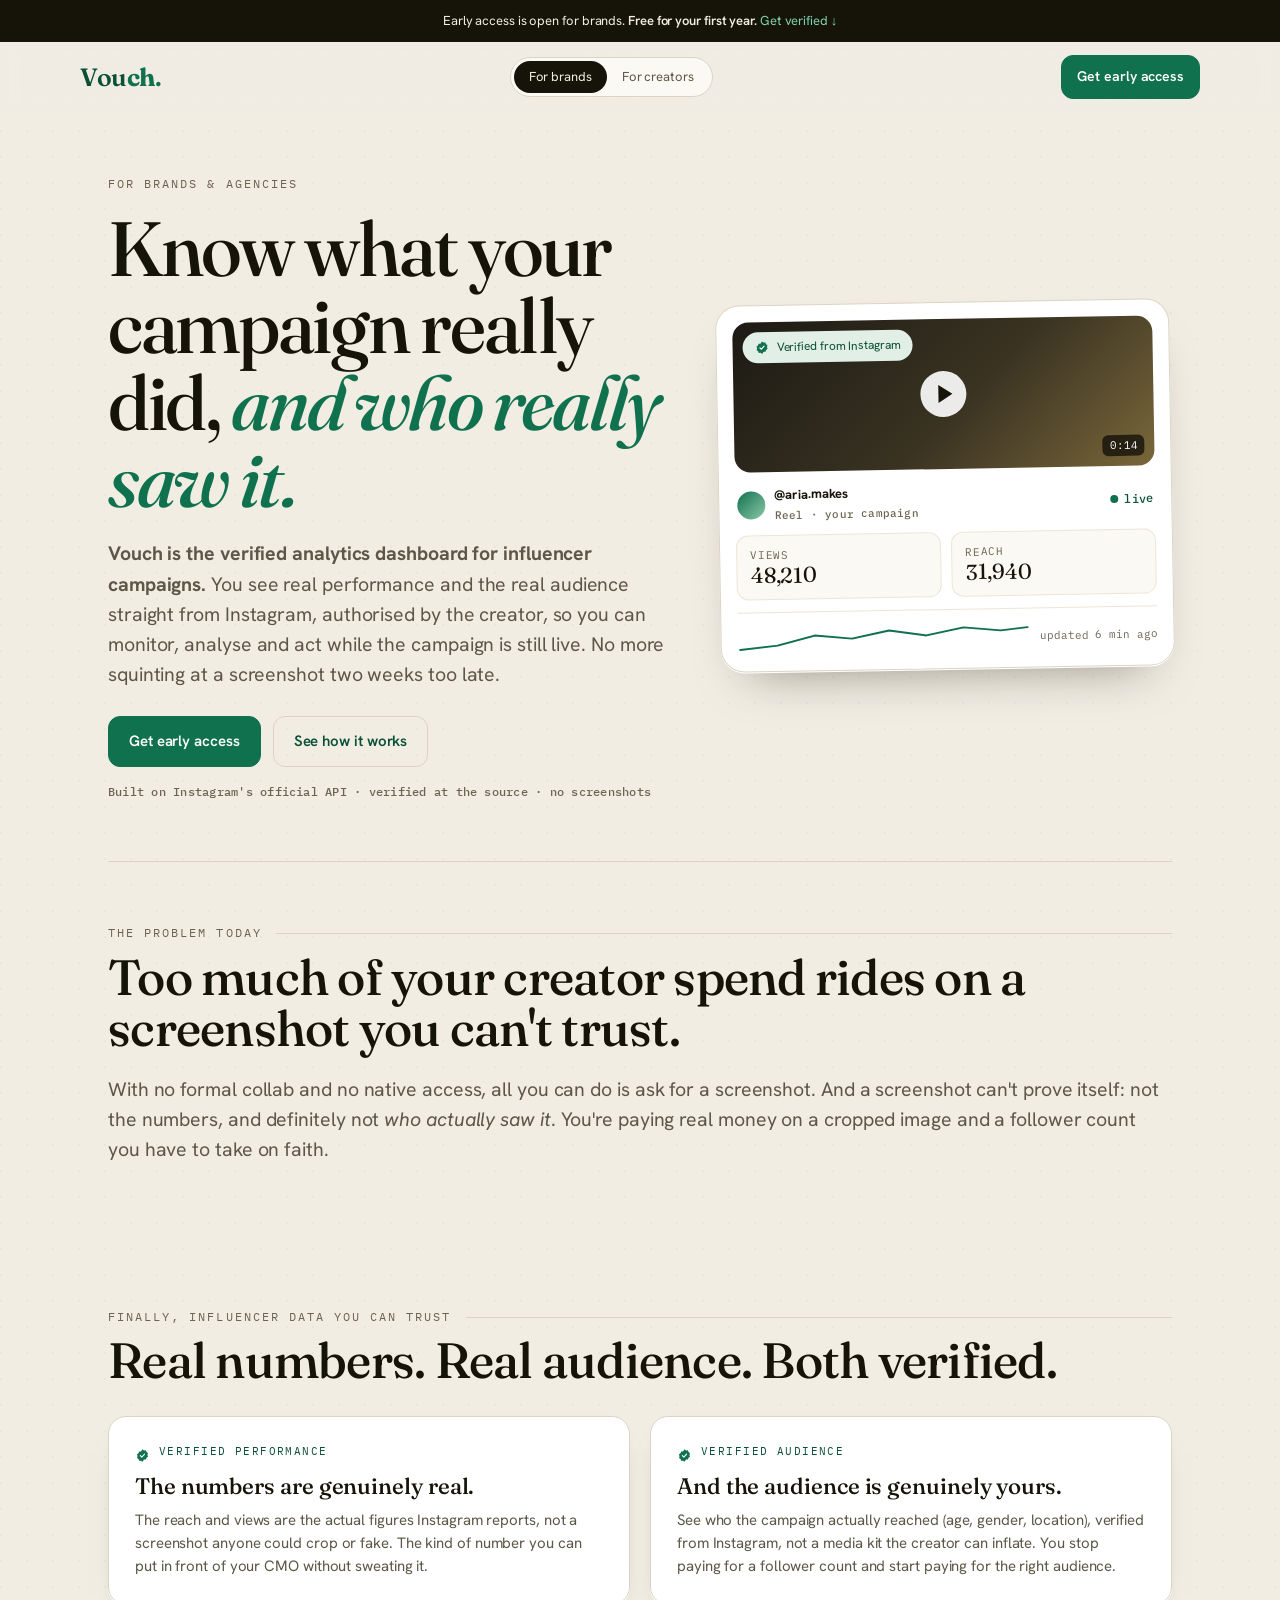
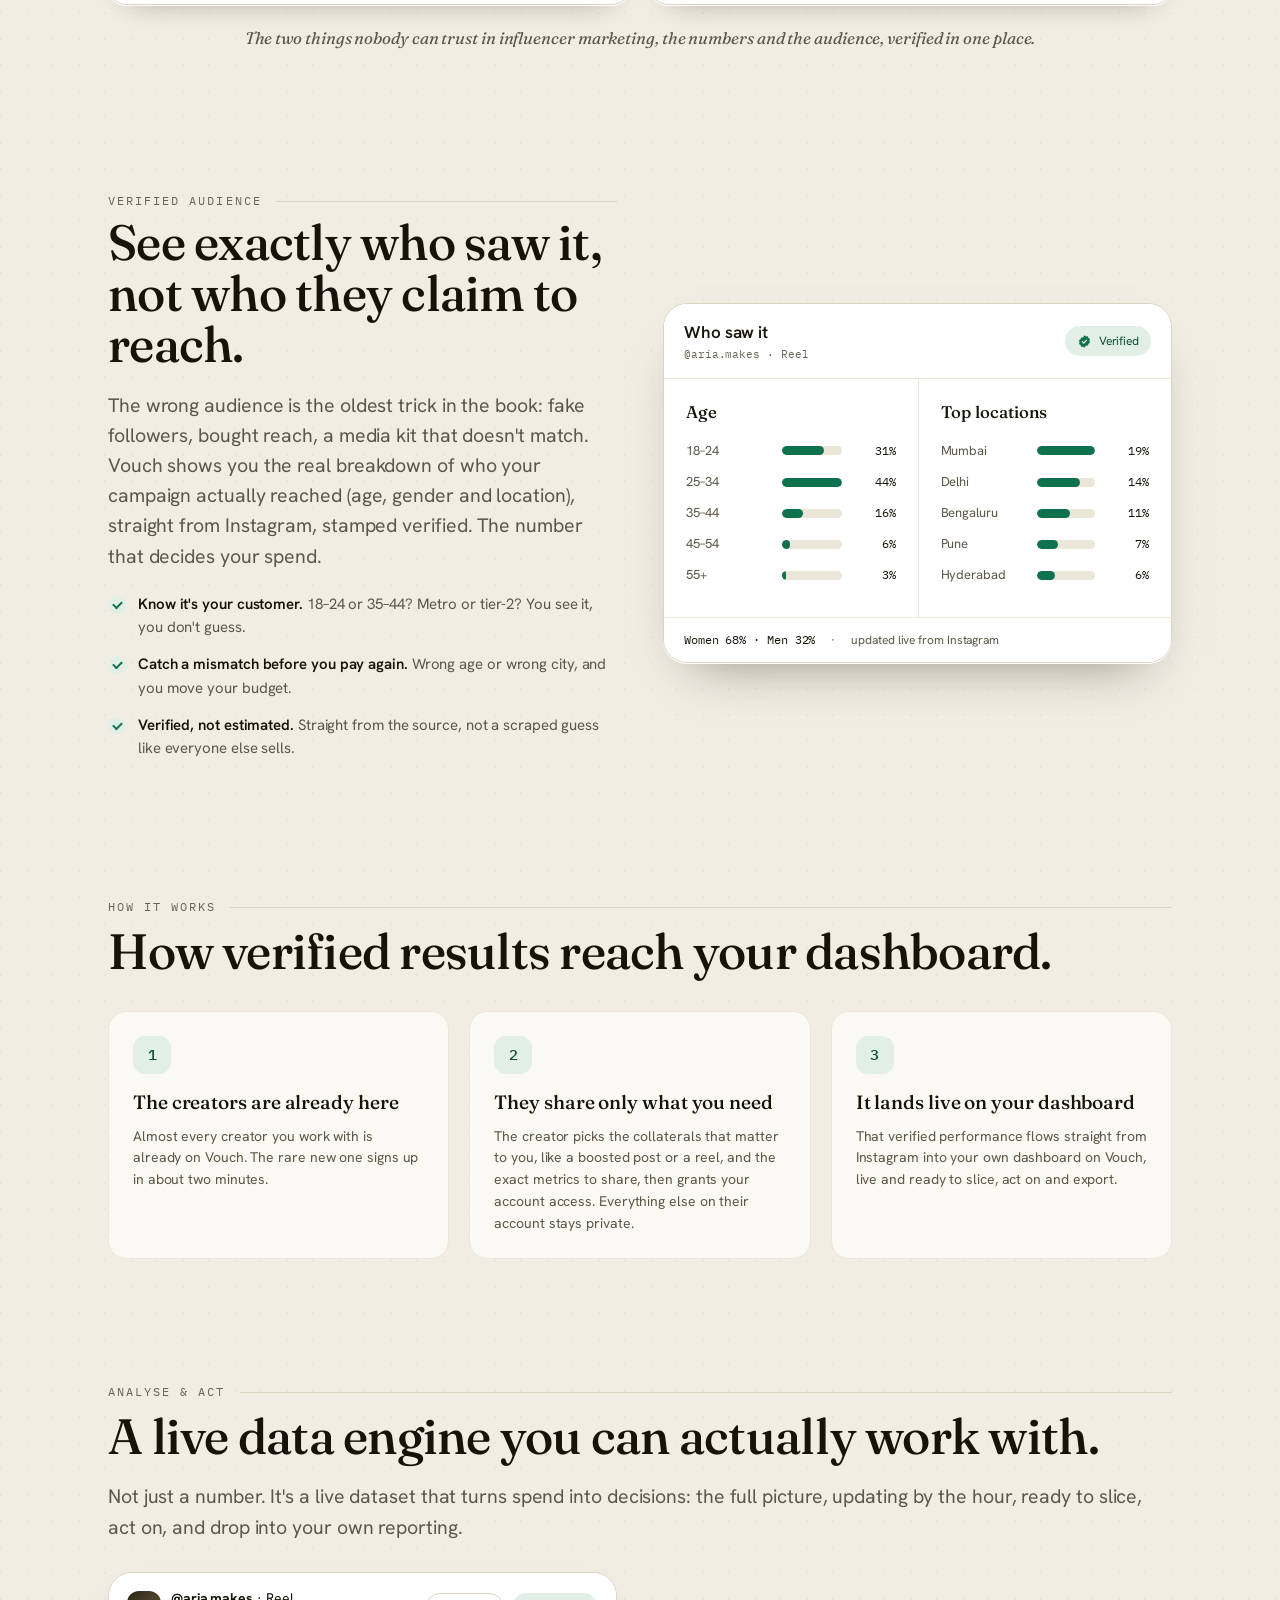
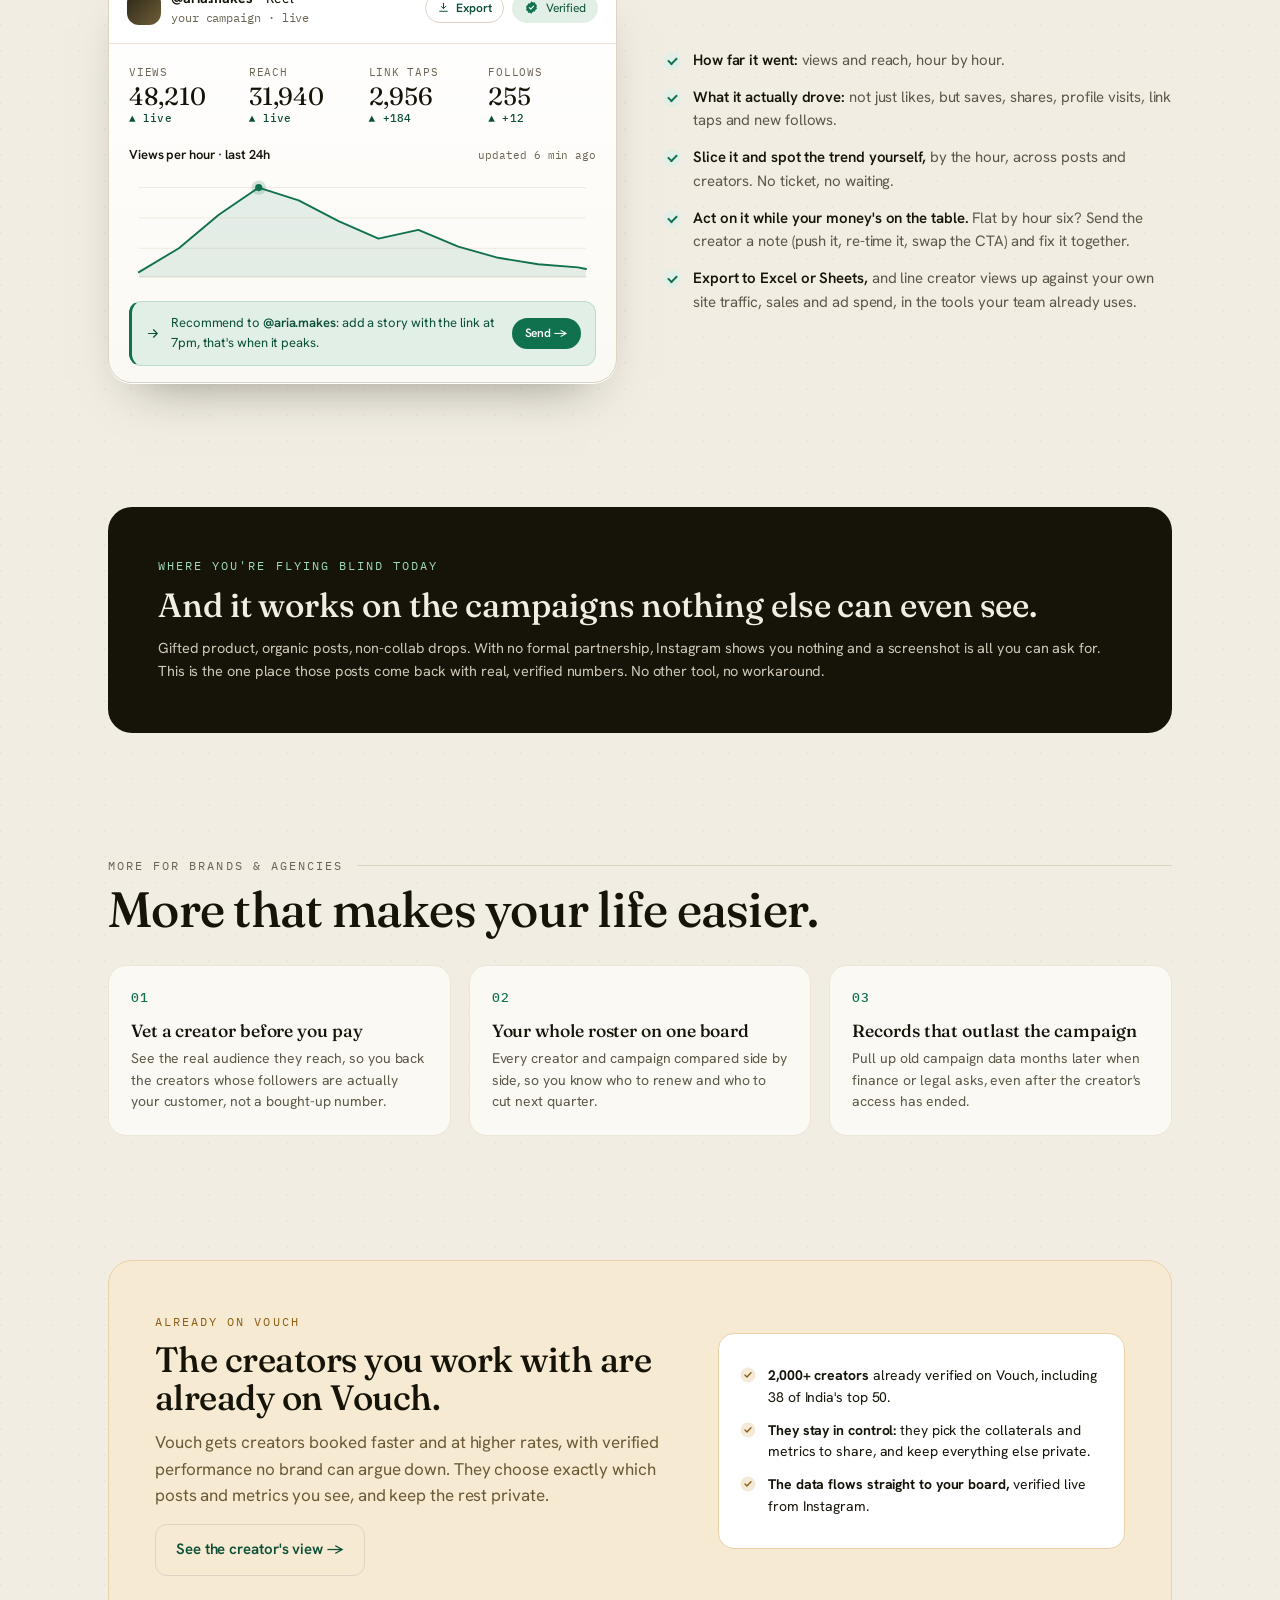
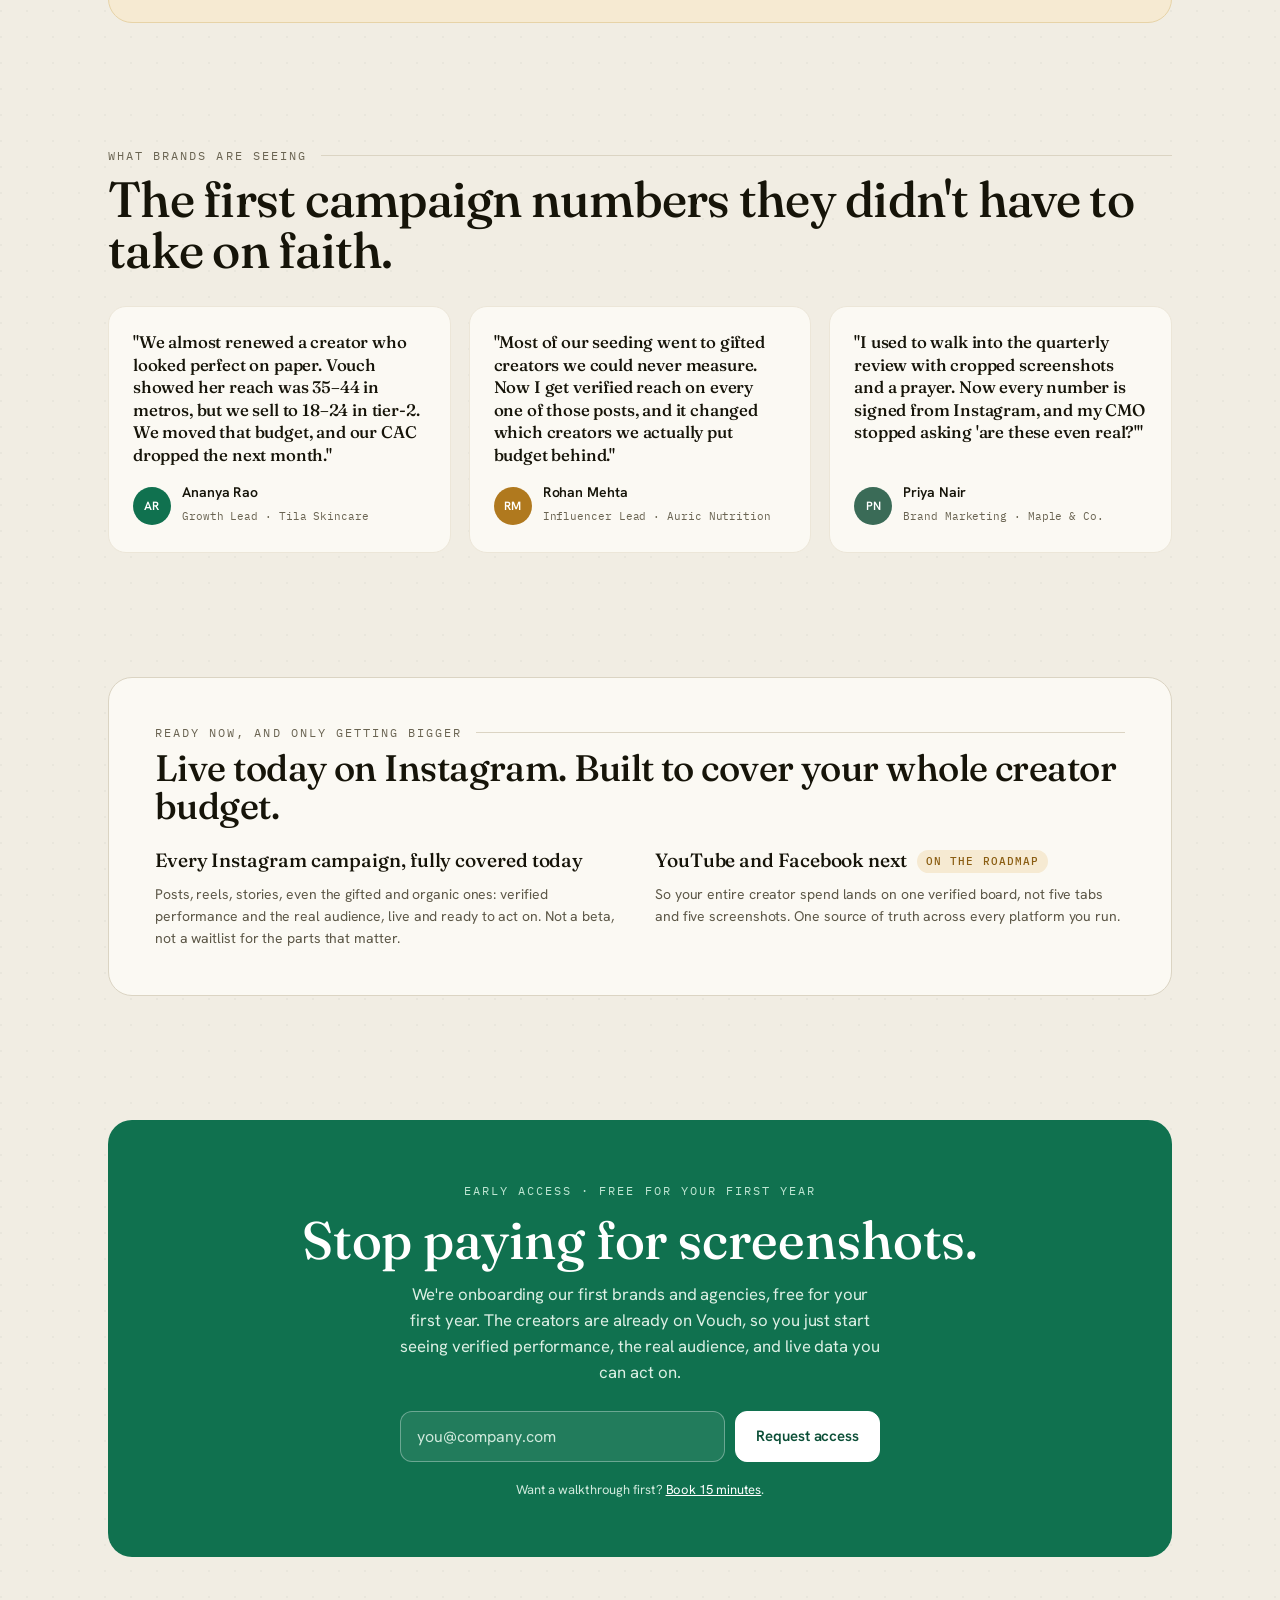
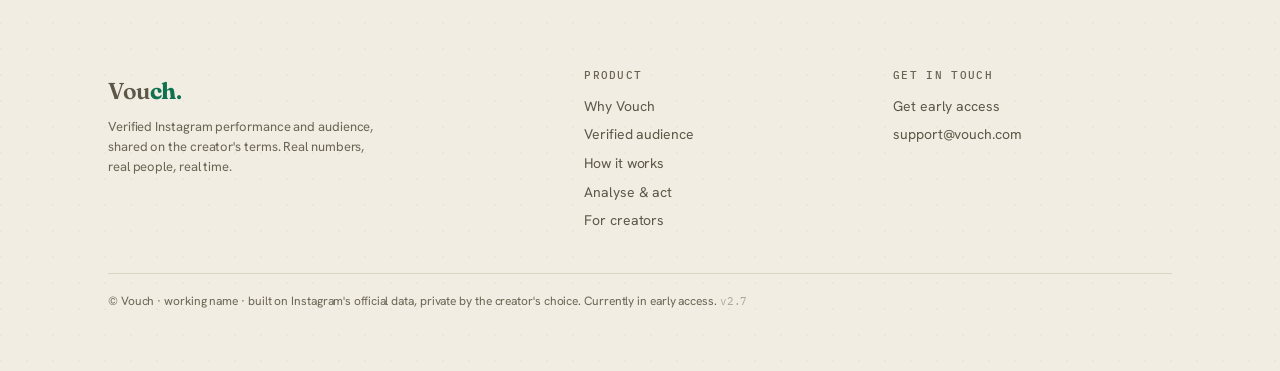
==== index.html @ 1c628053 "Partner h2: 'win' -> 'win more' (v2.7) Co-Authored-By: Claude Opus 4.8 <noreply@anthropic.com>" ====
<!doctype html>
<!-- Vouch site build v2.7 · 2026-07-01 -->
<html lang="en">
<head>
<meta charset="utf-8">
<meta name="viewport" content="width=device-width, initial-scale=1">
<title>Vouch: know what your campaign really did, and who really saw it</title>
<link rel="preconnect" href="https://fonts.googleapis.com">
<link rel="preconnect" href="https://fonts.gstatic.com" crossorigin>
<link href="https://fonts.googleapis.com/css2?family=Fraunces:opsz,ital,wght@9..144,0,400;9..144,0,500;9..144,0,600;9..144,1,500&family=Hanken+Grotesk:wght@400;500;600&family=IBM+Plex+Mono:wght@400;500&display=swap" rel="stylesheet">
<link rel="stylesheet" href="styles.css">
</head>
<body>

<!-- OFFER RIBBON -->
<div class="ribbon">Early access is open for brands. <b>Free for your first year.</b> <a href="#start">Get verified ↓</a></div>

<nav class="nav" id="nav">
  <div class="wrap in">
    <a href="index.html" class="logo">Vou<b>ch</b><i>.</i></a>
    <div class="aud-switch">
      <a href="index.html" class="on">For brands</a>
      <a href="creators.html">For creators</a>
    </div>
    <div class="navcta"><a href="#start" class="btn sm">Get early access</a></div>
  </div>
</nav>

<div class="wrap">

  <!-- HERO -->
  <section class="hero">
    <div>
      <span class="kicker fade d1">For brands &amp; agencies</span>
      <h1 class="fade d2">Know what your campaign really did, <em>and who really saw it.</em></h1>
      <p class="lead fade d3"><b>Vouch is the verified analytics dashboard for influencer campaigns.</b> You see real performance and the real audience straight from Instagram, authorised by the creator, so you can monitor, analyse and act while the campaign is still live. No more squinting at a screenshot two weeks too late.</p>
      <div class="ctas fade d4">
        <a href="#start" class="btn">Get early access</a>
        <a href="#how" class="btn ghost">See how it works</a>
      </div>
      <div class="micro mono fade d5">Built on Instagram's official API · verified at the source · no screenshots</div>
    </div>
    <div class="herovis fade d6">
      <div class="vcard">
        <div class="thumb"><div class="play"></div><span class="dur">0:14</span>
          <span class="seal-tag chip green"><span class="seal" aria-hidden="true"><svg viewBox="0 0 24 24"><path d="M12 2l2.4 1.8 3-.1 1 2.8 2.4 1.7-.9 2.9.9 2.9-2.4 1.7-1 2.8-3-.1L12 22l-2.4-1.8-3 .1-1-2.8L3.2 16l.9-2.9L3.2 10l2.4-1.7 1-2.8 3 .1z" fill="#10714F"/><path d="M8.5 12.2l2.4 2.3 4.4-4.8" stroke="#fff" stroke-width="1.8" fill="none" stroke-linecap="round" stroke-linejoin="round"/></svg></span>Verified from Instagram</span>
        </div>
        <div class="meta">
          <div class="who"><span class="av"></span><div><b>@aria.makes</b><br><span class="mono" style="font-size:11px;color:var(--muted-2)">Reel · your campaign</span></div></div>
          <span class="mono" style="font-size:12px;color:var(--green-deep)"><span class="live"></span>live</span>
        </div>
        <div class="vstats">
          <div class="s"><div class="l">Views</div><div class="v">48,210</div></div>
          <div class="s"><div class="l">Reach</div><div class="v">31,940</div></div>
        </div>
        <div class="vspark"><svg viewBox="0 0 220 32" preserveAspectRatio="none" aria-hidden="true"><path d="M2 26 L30 22 L58 12 L86 16 L114 8 L142 14 L170 6 L198 10 L218 7" fill="none" stroke="#10714F" stroke-width="2" stroke-linecap="round" stroke-linejoin="round"/></svg><span>updated 6 min ago</span></div>
      </div>
    </div>
  </section>
  <hr class="hr">

  <!-- PROBLEM (brief, screenshot is the villain) -->
  <section>
    <div class="eyebrow-row"><span class="kicker">The problem today</span><span class="ln"></span></div>
    <h2 class="serif">Too much of your creator spend rides on a screenshot you can't trust.</h2>
    <p class="lead wide">With no formal collab and no native access, all you can do is ask for a screenshot. And a screenshot can't prove itself: not the numbers, and definitely not <em>who actually saw it</em>. You're paying real money on a cropped image and a follower count you have to take on faith.</p>
  </section>

  <!-- TWIN VERIFIED PILLARS -->
  <section id="why">
    <div class="eyebrow-row"><span class="kicker">Finally, influencer data you can trust</span><span class="ln"></span></div>
    <h2 class="serif">Real numbers. Real audience. Both verified.</h2>
    <div class="twin">
      <div class="vpill">
        <div class="vrow"><span class="seal" aria-hidden="true"><svg viewBox="0 0 24 24"><path d="M12 2l2.4 1.8 3-.1 1 2.8 2.4 1.7-.9 2.9.9 2.9-2.4 1.7-1 2.8-3-.1L12 22l-2.4-1.8-3 .1-1-2.8L3.2 16l.9-2.9L3.2 10l2.4-1.7 1-2.8 3 .1z" fill="#10714F"/><path d="M8.5 12.2l2.4 2.3 4.4-4.8" stroke="#fff" stroke-width="1.8" fill="none" stroke-linecap="round" stroke-linejoin="round"/></svg></span><span class="lbl">Verified performance</span></div>
        <h3>The numbers are genuinely real.</h3>
        <p>The reach and views are the actual figures Instagram reports, not a screenshot anyone could crop or fake. The kind of number you can put in front of your CMO without sweating it.</p>
      </div>
      <div class="vpill">
        <div class="vrow"><span class="seal" aria-hidden="true"><svg viewBox="0 0 24 24"><path d="M12 2l2.4 1.8 3-.1 1 2.8 2.4 1.7-.9 2.9.9 2.9-2.4 1.7-1 2.8-3-.1L12 22l-2.4-1.8-3 .1-1-2.8L3.2 16l.9-2.9L3.2 10l2.4-1.7 1-2.8 3 .1z" fill="#10714F"/><path d="M8.5 12.2l2.4 2.3 4.4-4.8" stroke="#fff" stroke-width="1.8" fill="none" stroke-linecap="round" stroke-linejoin="round"/></svg></span><span class="lbl">Verified audience</span></div>
        <h3>And the audience is genuinely yours.</h3>
        <p>See who the campaign actually reached (age, gender, location), verified from Instagram, not a media kit the creator can inflate. You stop paying for a follower count and start paying for the right audience.</p>
      </div>
    </div>
    <p class="twin-note">The two things nobody can trust in influencer marketing, the numbers and the audience, verified in one place.</p>
  </section>

  <!-- WHO REALLY SAW IT (verified audience showcase) -->
  <section id="audience">
    <div class="split">
      <div class="txt">
        <div class="eyebrow-row"><span class="kicker">Verified audience</span><span class="ln"></span></div>
        <h2 class="serif">See exactly who saw it, not who they claim to reach.</h2>
        <p class="lead">The wrong audience is the oldest trick in the book: fake followers, bought reach, a media kit that doesn't match. Vouch shows you the real breakdown of who your campaign actually reached (age, gender and location), straight from Instagram, stamped verified. The number that decides your spend.</p>
        <ul class="benefits">
          <li><b>Know it's your customer.</b> 18–24 or 35–44? Metro or tier-2? You see it, you don't guess.</li>
          <li><b>Catch a mismatch before you pay again.</b> Wrong age or wrong city, and you move your budget.</li>
          <li><b>Verified, not estimated.</b> Straight from the source, not a scraped guess like everyone else sells.</li>
        </ul>
      </div>
      <div class="demo">
        <div class="demo-head">
          <div><b>Who saw it</b><small>@aria.makes · Reel</small></div>
          <span class="chip green"><span class="seal" aria-hidden="true"><svg viewBox="0 0 24 24"><path d="M12 2l2.4 1.8 3-.1 1 2.8 2.4 1.7-.9 2.9.9 2.9-2.4 1.7-1 2.8-3-.1L12 22l-2.4-1.8-3 .1-1-2.8L3.2 16l.9-2.9L3.2 10l2.4-1.7 1-2.8 3 .1z" fill="#10714F"/><path d="M8.5 12.2l2.4 2.3 4.4-4.8" stroke="#fff" stroke-width="1.8" fill="none" stroke-linecap="round" stroke-linejoin="round"/></svg></span>Verified</span>
        </div>
        <div class="demo-grid">
          <div class="demo-panel">
            <div class="ph">Age</div>
            <div class="barrow"><span class="lab">18–24</span><span class="track"><span class="fillb" style="width:70%"></span></span><span class="pct">31%</span></div>
            <div class="barrow"><span class="lab">25–34</span><span class="track"><span class="fillb" style="width:100%"></span></span><span class="pct">44%</span></div>
            <div class="barrow"><span class="lab">35–44</span><span class="track"><span class="fillb" style="width:36%"></span></span><span class="pct">16%</span></div>
            <div class="barrow"><span class="lab">45–54</span><span class="track"><span class="fillb" style="width:14%"></span></span><span class="pct">6%</span></div>
            <div class="barrow"><span class="lab">55+</span><span class="track"><span class="fillb" style="width:7%"></span></span><span class="pct">3%</span></div>
          </div>
          <div class="demo-panel">
            <div class="ph">Top locations</div>
            <div class="barrow"><span class="lab">Mumbai</span><span class="track"><span class="fillb" style="width:100%"></span></span><span class="pct">19%</span></div>
            <div class="barrow"><span class="lab">Delhi</span><span class="track"><span class="fillb" style="width:74%"></span></span><span class="pct">14%</span></div>
            <div class="barrow"><span class="lab">Bengaluru</span><span class="track"><span class="fillb" style="width:58%"></span></span><span class="pct">11%</span></div>
            <div class="barrow"><span class="lab">Pune</span><span class="track"><span class="fillb" style="width:37%"></span></span><span class="pct">7%</span></div>
            <div class="barrow"><span class="lab">Hyderabad</span><span class="track"><span class="fillb" style="width:32%"></span></span><span class="pct">6%</span></div>
          </div>
        </div>
        <div class="demo-foot"><span class="gend">Women 68% · Men 32%</span><span>·</span><span>updated live from Instagram</span></div>
      </div>
    </div>
  </section>

  <!-- HOW IT WORKS (3-step setup) -->
  <section id="how">
    <div class="eyebrow-row"><span class="kicker">How it works</span><span class="ln"></span></div>
    <h2 class="serif">How verified results reach your dashboard.</h2>
    <div class="steps">
      <div class="step"><div class="tok">1</div><h3>The creators are already here</h3><p>Almost every creator you work with is already on Vouch. The rare new one signs up in about two minutes.</p></div>
      <div class="step"><div class="tok">2</div><h3>They share only what you need</h3><p>The creator picks the collaterals that matter to you, like a boosted post or a reel, and the exact metrics to share, then grants your account access. Everything else on their account stays private.</p></div>
      <div class="step"><div class="tok">3</div><h3>It lands live on your dashboard</h3><p>That verified performance flows straight from Instagram into your own dashboard on Vouch, live and ready to slice, act on and export.</p></div>
    </div>
  </section>

  <!-- ANALYTICS ENGINE (centerpiece) -->
  <section id="engine">
    <div class="eyebrow-row"><span class="kicker">Analyse &amp; act</span><span class="ln"></span></div>
    <h2 class="serif">A live data engine you can actually work with.</h2>
    <p class="lead wide">Not just a number. It's a live dataset that turns spend into decisions: the full picture, updating by the hour, ready to slice, act on, and drop into your own reporting.</p>
    <div class="split rev" style="margin-top:30px">
      <div class="txt">
        <ul class="benefits">
          <li><b>How far it went:</b> views and reach, hour by hour.</li>
          <li><b>What it actually drove:</b> not just likes, but saves, shares, profile visits, link taps and new follows.</li>
          <li><b>Slice it and spot the trend yourself,</b> by the hour, across posts and creators. No ticket, no waiting.</li>
          <li><b>Act on it while your money's on the table.</b> Flat by hour six? Send the creator a note (push it, re-time it, swap the CTA) and fix it together.</li>
          <li><b>Export to Excel or Sheets,</b> and line creator views up against your own site traffic, sales and ad spend, in the tools your team already uses.</li>
        </ul>
      </div>
      <div class="dashwrap">
        <div class="dash-top">
          <div class="who"><span class="av"></span><div><b>@aria.makes</b> · Reel<small>your campaign · live</small></div></div>
          <div class="right">
            <span class="expbtn"><svg viewBox="0 0 24 24" fill="none" aria-hidden="true"><path d="M12 4v10m0 0l-4-4m4 4l4-4M5 19h14" stroke="currentColor" stroke-width="1.8" stroke-linecap="round" stroke-linejoin="round"/></svg>Export</span>
            <span class="chip green"><span class="seal" aria-hidden="true"><svg viewBox="0 0 24 24"><path d="M12 2l2.4 1.8 3-.1 1 2.8 2.4 1.7-.9 2.9.9 2.9-2.4 1.7-1 2.8-3-.1L12 22l-2.4-1.8-3 .1-1-2.8L3.2 16l.9-2.9L3.2 10l2.4-1.7 1-2.8 3 .1z" fill="#10714F"/><path d="M8.5 12.2l2.4 2.3 4.4-4.8" stroke="#fff" stroke-width="1.8" fill="none" stroke-linecap="round" stroke-linejoin="round"/></svg></span>Verified</span>
          </div>
        </div>
        <div class="stats">
          <div class="stat"><div class="l">Views</div><div class="v">48,210</div><div class="d mono"><span aria-hidden="true">▲</span> live</div></div>
          <div class="stat"><div class="l">Reach</div><div class="v">31,940</div><div class="d mono"><span aria-hidden="true">▲</span> live</div></div>
          <div class="stat"><div class="l">Link taps</div><div class="v">2,956</div><div class="d mono"><span aria-hidden="true">▲</span> +184</div></div>
          <div class="stat"><div class="l">Follows</div><div class="v">255</div><div class="d mono"><span aria-hidden="true">▲</span> +12</div></div>
        </div>
        <div class="charttitle"><b>Views per hour · last 24h</b><span>updated 6 min ago</span></div>
        <svg class="chart" viewBox="0 0 600 150" preserveAspectRatio="none" role="img" aria-label="Hourly views curve">
          <line x1="20" y1="22" x2="580" y2="22" stroke="#ECE6D8"/>
          <line x1="20" y1="60" x2="580" y2="60" stroke="#ECE6D8"/>
          <line x1="20" y1="98" x2="580" y2="98" stroke="#ECE6D8"/>
          <line x1="20" y1="134" x2="580" y2="134" stroke="#DAD3C2"/>
          <path d="M20 128 L70 98 L120 56 L170 22 L220 38 L270 64 L320 86 L370 75 L420 96 L470 110 L520 118 L570 122 L580 124 L580 134 L20 134 Z" fill="#10714F" fill-opacity=".10"/>
          <path d="M20 128 L70 98 L120 56 L170 22 L220 38 L270 64 L320 86 L370 75 L420 96 L470 110 L520 118 L570 122 L580 124" fill="none" stroke="#10714F" stroke-width="2.4" stroke-linecap="round" stroke-linejoin="round"/>
          <circle cx="170" cy="22" r="4.5" fill="#10714F"/><circle cx="170" cy="22" r="9" fill="#10714F" fill-opacity=".18"/>
        </svg>
        <div style="padding:0 20px 16px">
          <div class="reco"><span class="seal" aria-hidden="true"><svg viewBox="0 0 24 24" fill="none"><path d="M4 12h12M12 6l6 6-6 6" stroke="#0B4F37" stroke-width="1.8" stroke-linecap="round" stroke-linejoin="round"/></svg></span><span>Recommend to <span class="who">@aria.makes</span>: add a story with the link at 7pm, that's when it peaks.</span><span class="reco-send">Send →</span></div>
        </div>
      </div>
    </div>
  </section>

  <!-- ORGANIC COVERAGE BANNER -->
  <section>
    <div class="banner">
      <div class="banner-lead">
        <span class="kicker">Where you're flying blind today</span>
        <h3>And it works on the campaigns nothing else can even see.</h3>
        <p>Gifted product, organic posts, non-collab drops. With no formal partnership, Instagram shows you nothing and a screenshot is all you can ask for. This is the one place those posts come back with real, verified numbers. No other tool, no workaround.</p>
      </div>
    </div>
  </section>

  <!-- TIER 2 -->
  <section>
    <div class="eyebrow-row"><span class="kicker">More for brands &amp; agencies</span><span class="ln"></span></div>
    <h2 class="serif">More that makes your life easier.</h2>
    <div class="vgrid">
      <div class="vc"><span class="vnum">01</span><h3>Vet a creator before you pay</h3><p>See the real audience they reach, so you back the creators whose followers are actually your customer, not a bought-up number.</p></div>
      <div class="vc"><span class="vnum">02</span><h3>Your whole roster on one board</h3><p>Every creator and campaign compared side by side, so you know who to renew and who to cut next quarter.</p></div>
      <div class="vc"><span class="vnum">03</span><h3>Records that outlast the campaign</h3><p>Pull up old campaign data months later when finance or legal asks, even after the creator's access has ended.</p></div>
    </div>
  </section>

  <!-- TIER 3 + reassurance -->
  <section>
    <div class="reassure">
      <div>
        <span class="kicker">Already on Vouch</span>
        <h3 class="serif">The creators you work with are already on Vouch.</h3>
        <p>Vouch gets creators booked faster and at higher rates, with verified performance no brand can argue down. They choose exactly which posts and metrics you see, and keep the rest private.</p>
        <a href="creators.html" class="btn ghost">See the creator's view →</a>
      </div>
      <div class="card">
        <div class="row"><svg width="18" height="18" viewBox="0 0 24 24" fill="none" aria-hidden="true"><circle cx="12" cy="12" r="10" fill="#C98A22" fill-opacity=".18"/><path d="M8 12l2.6 2.6L16 9" stroke="#8A5D12" stroke-width="1.8" fill="none" stroke-linecap="round" stroke-linejoin="round"/></svg><span><b>2,000+ creators</b> already verified on Vouch, including 38 of India's top 50.</span></div>
        <div class="row"><svg width="18" height="18" viewBox="0 0 24 24" fill="none" aria-hidden="true"><circle cx="12" cy="12" r="10" fill="#C98A22" fill-opacity=".18"/><path d="M8 12l2.6 2.6L16 9" stroke="#8A5D12" stroke-width="1.8" fill="none" stroke-linecap="round" stroke-linejoin="round"/></svg><span><b>They stay in control:</b> they pick the collaterals and metrics to share, and keep everything else private.</span></div>
        <div class="row"><svg width="18" height="18" viewBox="0 0 24 24" fill="none" aria-hidden="true"><circle cx="12" cy="12" r="10" fill="#C98A22" fill-opacity=".18"/><path d="M8 12l2.6 2.6L16 9" stroke="#8A5D12" stroke-width="1.8" fill="none" stroke-linecap="round" stroke-linejoin="round"/></svg><span><b>The data flows straight to your board,</b> verified live from Instagram.</span></div>
      </div>
    </div>
  </section>

  <!-- TESTIMONIALS / PROOF -->
  <section>
    <div class="eyebrow-row"><span class="kicker">What brands are seeing</span><span class="ln"></span></div>
    <h2 class="serif">The first campaign numbers they didn't have to take on faith.</h2>
    <div class="quotes">
      <figure class="quote">
        <blockquote>"We almost renewed a creator who looked perfect on paper. Vouch showed her reach was 35–44 in metros, but we sell to 18–24 in tier-2. We moved that budget, and our CAC dropped the next month."</blockquote>
        <figcaption class="qby"><span class="qav" style="--qc:#10714F">AR</span><span class="qn"><b>Ananya Rao</b><small>Growth Lead · Tila Skincare</small></span></figcaption>
      </figure>
      <figure class="quote">
        <blockquote>"Most of our seeding went to gifted creators we could never measure. Now I get verified reach on every one of those posts, and it changed which creators we actually put budget behind."</blockquote>
        <figcaption class="qby"><span class="qav" style="--qc:#B0791E">RM</span><span class="qn"><b>Rohan Mehta</b><small>Influencer Lead · Auric Nutrition</small></span></figcaption>
      </figure>
      <figure class="quote">
        <blockquote>"I used to walk into the quarterly review with cropped screenshots and a prayer. Now every number is signed from Instagram, and my CMO stopped asking 'are these even real?'"</blockquote>
        <figcaption class="qby"><span class="qav" style="--qc:#3A6B57">PN</span><span class="qn"><b>Priya Nair</b><small>Brand Marketing · Maple &amp; Co.</small></span></figcaption>
      </figure>
    </div>
  </section>

  <!-- LONG GAME / VISION -->
  <section>
    <div class="vision">
      <div class="eyebrow-row"><span class="kicker">Ready now, and only getting bigger</span><span class="ln"></span></div>
      <h2 class="serif" style="font-size:clamp(1.7rem,3vw,2.3rem)">Live today on Instagram. Built to cover your whole creator budget.</h2>
      <div class="vr">
        <div class="vi"><h3>Every Instagram campaign, fully covered today</h3><p>Posts, reels, stories, even the gifted and organic ones: verified performance and the real audience, live and ready to act on. Not a beta, not a waitlist for the parts that matter.</p></div>
        <div class="vi"><h3>YouTube and Facebook next <span class="soon">On the roadmap</span></h3><p>So your entire creator spend lands on one verified board, not five tabs and five screenshots. One source of truth across every platform you run.</p></div>
      </div>
    </div>
  </section>

  <!-- FINAL CTA -->
  <section id="start">
    <div class="final">
      <span class="kicker">Early access · free for your first year</span>
      <h2>Stop paying for screenshots.</h2>
      <p>We're onboarding our first brands and agencies, free for your first year. The creators are already on Vouch, so you just start seeing verified performance, the real audience, and live data you can act on.</p>
      <form class="signup" onsubmit="return false">
        <input type="email" id="waitemail" placeholder="you@company.com" aria-label="Work email">
        <a data-mail data-waitlist data-subject="Vouch for brands - early access" class="btn">Request access</a>
      </form>
      <div class="alt">Want a walkthrough first? <a data-mail data-subject="Vouch demo">Book 15 minutes</a>.</div>
    </div>
  </section>

  <footer>
    <div class="foot">
      <div>
        <a href="index.html" class="logo">Vou<b>ch</b><i>.</i></a>
        <p>Verified Instagram performance and audience, shared on the creator's terms. Real numbers, real people, real time.</p>
      </div>
      <div>
        <h3>Product</h3>
        <a href="#why">Why Vouch</a>
        <a href="#audience">Verified audience</a>
        <a href="#how">How it works</a>
        <a href="#engine">Analyse &amp; act</a>
        <a href="creators.html">For creators</a>
      </div>
      <div>
        <h3>Get in touch</h3>
        <a href="#start">Get early access</a>
        <a data-mail data-contact></a>
      </div>
    </div>
    <div class="foot-base">© Vouch · working name · built on Instagram's official data, private by the creator's choice. Currently in early access. <span class="ver">v2.7</span></div>
  </footer>

</div>

<script src="site.js"></script>
</body>
</html>
---- styles.css ----
:root{
  --paper:#F1EDE3; --paper-2:#FBF9F3; --card:#FFFFFF;
  --ink:#161409; --muted:#5C5747; --muted-2:#6A6452;
  --line:#DBD4C3; --line-2:#ECE6D8;
  --green:#10714F; --green-tint:#E2EFE7; --green-deep:#0B4F37; --green-line:#bcdcc9;
  --honey:#C98A22; --honey-tint:#F6EAD2; --honey-deep:#8A5D12;
  --shadow:0 1px 0 #fff, 0 26px 50px -30px rgba(28,24,12,.5);
  --shadow-sm:0 1px 0 #fff, 0 14px 28px -22px rgba(28,24,12,.5);
  --r:18px; --r-lg:24px;
}
*{box-sizing:border-box}
html{-webkit-text-size-adjust:100%; scroll-behavior:smooth}
body{
  margin:0; background:var(--paper); color:var(--ink);
  font-family:"Hanken Grotesk",-apple-system,Segoe UI,sans-serif;
  font-size:17px; line-height:1.55; letter-spacing:-.005em;
  background-image:radial-gradient(circle at 1px 1px,#00000008 1px,transparent 0);
  background-size:26px 26px;
}
.wrap{max-width:1120px; margin:0 auto; padding:0 28px}
.serif{font-family:"Fraunces",Georgia,serif; font-weight:500; letter-spacing:-.015em}
.it{font-family:"Fraunces",serif; font-style:italic; font-weight:500}
.mono{font-family:"IBM Plex Mono",ui-monospace,Menlo,monospace; font-weight:500; letter-spacing:.02em}
.kicker{font-family:"IBM Plex Mono",monospace; font-size:12px; letter-spacing:.17em; text-transform:uppercase; color:var(--muted-2)}
h2.serif{font-size:clamp(2rem,4.4vw,3.1rem); line-height:1.03; margin:.18em 0 .12em}
p.lead{font-size:clamp(1.05rem,1.55vw,1.22rem); color:var(--muted); max-width:60ch}
.lead.wide{max-width:none}
a{color:var(--green-deep); text-decoration:none}
.hr{height:1px; background:var(--line); border:0; margin:0}
.eyebrow-row{display:flex; align-items:center; gap:14px; margin-bottom:6px}
.eyebrow-row .ln{flex:1; height:1px; background:var(--line)}
section{padding:62px 0}
section[id]{scroll-margin-top:88px}

/* buttons */
.btn{display:inline-flex; align-items:center; gap:9px; border-radius:12px; padding:13px 20px; font-size:15px; font-weight:600; border:1px solid var(--green); background:var(--green); color:#fff; cursor:pointer; transition:transform .15s ease, box-shadow .15s ease}
.btn:hover{transform:translateY(-1px); box-shadow:0 10px 22px -12px rgba(16,113,79,.7)}
.btn.ghost{background:transparent; color:var(--green-deep); border-color:var(--line)}
.btn.ghost:hover{box-shadow:none; border-color:var(--green)}
.btn.sm{padding:10px 15px; font-size:14px; border-radius:12px}

/* ribbon */
.ribbon{background:var(--ink); color:var(--paper); text-align:center; font-size:13px; padding:11px 16px}
.ribbon b{font-weight:600}
.ribbon a{color:#7ed3ad; text-decoration:none}
.ribbon a:hover{text-decoration:underline}

/* nav */
.nav{position:sticky; top:0; z-index:50; background:#f1ede3f2; -webkit-backdrop-filter:saturate(1.2) blur(8px); backdrop-filter:saturate(1.2) blur(8px); border-bottom:1px solid transparent; transition:border-color .2s}
.nav.stuck{border-color:var(--line)}
.nav .in{display:flex; align-items:center; justify-content:space-between; gap:18px; padding:13px 0}
.logo{font-family:"Fraunces",serif; font-weight:600; font-size:25px; letter-spacing:-.02em}
.logo b{color:var(--green)} .logo i{color:var(--green); font-style:normal}
.aud-switch{display:inline-flex; border:1px solid var(--line); border-radius:999px; padding:3px; background:var(--paper-2)}
.aud-switch a{padding:6px 15px; border-radius:999px; font-size:13px; color:var(--muted)}
.aud-switch a.on{background:var(--ink); color:var(--paper)}
.navcta{display:flex; align-items:center; gap:14px}

/* chips */
.chip{display:inline-flex; align-items:center; gap:7px; border-radius:999px; padding:6px 12px; font-size:12px}
.chip.green{background:var(--green-tint); color:var(--green-deep)}
.chip.line{background:var(--paper-2); border:1px solid var(--line); color:var(--muted)}
.seal{width:15px; height:15px; flex:0 0 auto}
.live{display:inline-block; width:8px; height:8px; border-radius:50%; background:var(--green); margin-right:6px; box-shadow:0 0 0 0 rgba(16,113,79,.5); animation:pulse 2s infinite}
@keyframes pulse{0%{box-shadow:0 0 0 0 rgba(16,113,79,.4)}70%{box-shadow:0 0 0 5px rgba(16,113,79,0)}100%{box-shadow:0 0 0 0 rgba(16,113,79,0)}}

/* hero */
.hero{display:grid; grid-template-columns:1.18fr .95fr; gap:46px; align-items:center; padding:56px 0 60px}
.hero h1{font-family:"Fraunces",serif; font-weight:500; font-size:clamp(2.8rem,6vw,4.9rem); line-height:1; letter-spacing:-.03em; margin:16px 0 20px}
.hero h1 em{font-style:italic; color:var(--green)}
.hero .lead{margin:0 0 26px}
.hero .ctas{display:flex; flex-wrap:wrap; gap:12px; align-items:center}
.hero .micro{margin-top:16px; color:var(--muted-2); font-size:12px}
.fade{opacity:0; transform:translateY(15px); animation:rise .7s cubic-bezier(.2,.7,.2,1) forwards}
@keyframes rise{to{opacity:1; transform:none}}
.d1{animation-delay:.05s}.d2{animation-delay:.13s}.d3{animation-delay:.21s}.d4{animation-delay:.29s}.d5{animation-delay:.37s}.d6{animation-delay:.45s}

/* hero post visual */
.herovis{position:relative}
.post{background:var(--card); border:1px solid var(--line); border-radius:var(--r-lg); box-shadow:var(--shadow); padding:16px; position:relative; z-index:2; transform:rotate(1.3deg)}
.post .thumb{height:150px; border-radius:16px; background:linear-gradient(135deg,#1c1a14,#3a3322 55%,#7a673a); position:relative; overflow:hidden}
.post .thumb .play{position:absolute; inset:0; margin:auto; width:46px; height:46px; border-radius:50%; background:#ffffffe6; display:grid; place-items:center}
.post .thumb .play:after{content:""; border-left:14px solid var(--ink); border-top:9px solid transparent; border-bottom:9px solid transparent; margin-left:4px}
.post .meta{display:flex; align-items:center; justify-content:space-between; margin-top:13px}
.post .who{display:flex; align-items:center; gap:9px; font-size:13px}
.post .av{width:28px; height:28px; border-radius:50%; background:linear-gradient(135deg,var(--green),#8cc8a8)}
.post .num{font-family:"Fraunces",serif; font-size:23px; margin-top:10px}
.post .num span{font-size:13px; color:var(--muted-2); font-family:"IBM Plex Mono",monospace; margin-left:6px}
.tag{position:absolute; z-index:3; background:#fff; border:1px solid var(--line); border-radius:12px; box-shadow:var(--shadow-sm); padding:9px 12px; font-size:12px; display:flex; align-items:center; gap:8px}
.tag.t1{right:-6px; top:-16px; transform:rotate(-3deg)}
.tag.t2{left:-14px; bottom:-18px; transform:rotate(2deg)}

/* steps */
.steps{display:grid; grid-template-columns:repeat(3,1fr); gap:20px; margin-top:34px}
.step{background:var(--paper-2); border:1px solid var(--line-2); border-radius:var(--r); padding:24px}
.step .tok{width:38px; height:38px; border-radius:12px; background:var(--green-tint); color:var(--green-deep); display:grid; place-items:center; font-family:"IBM Plex Mono",monospace; font-weight:500; font-size:15px; margin-bottom:14px}
.step h3{font-family:"Fraunces",serif; font-weight:500; font-size:1.2rem; margin:0 0 8px}
.step p{margin:0; font-size:14px; color:var(--muted)}

/* value grid */
.vgrid{display:grid; grid-template-columns:repeat(3,1fr); gap:18px; margin-top:30px}
.vc{background:var(--paper-2); border:1px solid var(--line-2); border-radius:var(--r); padding:22px}
.vc .ic{width:28px; height:28px; color:var(--green); margin-bottom:13px}
.vgrid.warm .vc .ic{color:var(--honey)}
.vc h3,.vc h4{font-family:"Fraunces",serif; font-weight:500; font-size:1.1rem; margin:0 0 7px; line-height:1.12}
.vc p{margin:0; font-size:14px; color:var(--muted)}
/* testimonials */
.quotes{display:grid; grid-template-columns:repeat(3,1fr); gap:18px; margin-top:30px}
.quote{background:var(--paper-2); border:1px solid var(--line-2); border-radius:var(--r); padding:24px; margin:0; display:flex; flex-direction:column; gap:18px}
.quote blockquote{margin:0; font-family:"Fraunces",Georgia,serif; font-weight:500; font-size:1.05rem; line-height:1.34; letter-spacing:-.01em; color:var(--ink)}
.quote .qby{display:flex; align-items:center; gap:11px; margin-top:auto}
.quote .qav{width:38px; height:38px; border-radius:999px; background:var(--qc,#2a2519); color:#fff; display:grid; place-items:center; font-size:12px; font-weight:600; letter-spacing:.02em; flex:none}
.quote .qn b{font-size:14px; font-weight:600; display:block; line-height:1.2}
.quote .qn small{font-size:11px; color:var(--muted-2); font-family:"IBM Plex Mono",monospace}
/* dashboard export button (mock) */
.expbtn{display:inline-flex; align-items:center; gap:6px; font-size:12px; font-weight:600; color:var(--green-deep); background:#fff; border:1px solid var(--line); border-radius:999px; padding:5px 11px}
.expbtn svg{width:13px; height:13px}
.foot-base .ver{opacity:.5; font-family:"IBM Plex Mono",monospace; font-size:11px}

/* proof band */
.proof{background:var(--ink); color:var(--paper); border-radius:var(--r-lg); padding:clamp(36px,5vw,68px); -webkit-print-color-adjust:exact; print-color-adjust:exact}
.proof .kicker{color:#b6ae9c}
.proof h2{font-family:"Fraunces",serif; font-weight:500; font-size:clamp(2rem,4.2vw,3rem); line-height:1.04; letter-spacing:-.02em; margin:12px 0 16px; max-width:18ch}
.proof h2 em{font-style:italic; color:#7ed3ad}
.proof .lead{color:#d9d2c3; max-width:64ch; margin:0}
.pillars{display:grid; grid-template-columns:repeat(3,1fr); gap:18px; margin-top:34px}
.pl{border:1px solid #ffffff22; border-radius:16px; padding:20px; background:#ffffff08}
.pl .ic{width:34px; height:34px; margin-bottom:12px}
.pl h4{margin:0 0 6px; font-family:"Fraunces",serif; font-weight:500; font-size:1.1rem; color:var(--paper)}
.pl p{margin:0; font-size:13px; color:#c7c0b0}

/* split sections */
.split{display:grid; grid-template-columns:1fr 1fr; gap:46px; align-items:center}
.split.rev .txt{order:2}
.split h2{margin-top:6px}
.benefits{list-style:none; margin:22px 0 0; padding:0}
.benefits li{position:relative; padding-left:30px; margin:14px 0; font-size:15px; color:var(--muted)}
.benefits li b{color:var(--ink); font-weight:600}
.benefits li:before{content:""; position:absolute; left:0; top:3px; width:18px; height:18px; border-radius:50%; background:var(--green-tint)}
.benefits li:after{content:""; position:absolute; left:5px; top:8px; width:7px; height:4px; border-left:2px solid var(--green); border-bottom:2px solid var(--green); transform:rotate(-45deg)}

/* creator control card */
.control{background:var(--card); border:1px solid var(--line); border-radius:var(--r-lg); box-shadow:var(--shadow); padding:20px}
.control .h{display:flex; align-items:center; justify-content:space-between; padding-bottom:14px; border-bottom:1px solid var(--line-2)}
.control .h b{font-weight:600}
.control .h small{display:block; color:var(--muted-2); font-family:"IBM Plex Mono",monospace; font-size:11px}
.tog{display:flex; align-items:center; justify-content:space-between; padding:12px 0; border-bottom:1px solid var(--line-2); font-size:14px}
.tog:last-of-type{border-bottom:0}
.switch{width:38px; height:22px; border-radius:999px; background:var(--green); position:relative; flex:0 0 auto}
.switch.off{background:var(--line)}
.switch:after{content:""; position:absolute; top:2px; left:18px; width:18px; height:18px; border-radius:50%; background:#fff; transition:left .15s}
.switch.off:after{left:2px}
.control .exp{display:flex; align-items:center; justify-content:space-between; margin:14px 0; padding:11px 13px; background:var(--paper); border:1px solid var(--line); border-radius:12px; font-size:13px}
.control .note{font-family:"IBM Plex Mono",monospace; font-size:11px; color:var(--muted-2); text-align:center; margin-top:12px}

/* dashboard mockup */
.dashwrap{background:linear-gradient(180deg,#fff,#fbf9f3); border:1px solid var(--line); border-radius:var(--r-lg); box-shadow:var(--shadow); overflow:hidden}
.dash-top{display:flex; align-items:center; justify-content:space-between; gap:14px; padding:15px 18px; border-bottom:1px solid var(--line-2); background:#fff}
.dash-top .who{display:flex; align-items:center; gap:10px; font-size:14px}
.dash-top .av{width:34px; height:34px; border-radius:12px; background:linear-gradient(135deg,#2a2519,#6f5f37)}
.dash-top .who small{display:block; color:var(--muted-2); font-size:12px; font-family:"IBM Plex Mono",monospace}
.dash-top .right{display:flex; gap:8px; flex-wrap:wrap; justify-content:flex-end}
.stats{display:grid; grid-template-columns:repeat(4,1fr); gap:12px; padding:20px 20px 4px}
.stat .l{font-family:"IBM Plex Mono",monospace; font-size:11px; letter-spacing:.07em; text-transform:uppercase; color:var(--muted-2)}
.stat .v{font-family:"Fraunces",serif; font-size:1.55rem; line-height:1.1; margin-top:2px}
.stat .d{font-size:11px; color:var(--green-deep)}
.charttitle{display:flex; justify-content:space-between; align-items:baseline; padding:14px 20px 4px}
.charttitle b{font-weight:600; font-size:13px}
.charttitle span{font-family:"IBM Plex Mono",monospace; font-size:11px; color:var(--muted-2)}
.chart{width:100%; height:auto; display:block; padding:0 14px}
.dash-foot{display:flex; flex-wrap:wrap; gap:10px; align-items:center; justify-content:space-between; padding:14px 20px; border-top:1px solid var(--line-2); background:#fff; margin-top:8px}

/* features */
.feat{display:grid; grid-template-columns:repeat(4,1fr); gap:1px; background:var(--line); border:1px solid var(--line); border-radius:var(--r); overflow:hidden; margin-top:30px}
.f{background:var(--paper-2); padding:20px; min-height:140px; transition:background .15s}
.f:hover{background:#fff}
.f .n{font-family:"IBM Plex Mono",monospace; font-size:12px; color:var(--green)}
.f h4{font-family:"Fraunces",serif; font-weight:500; font-size:1.05rem; margin:12px 0 7px; line-height:1.12}
.f p{margin:0; font-size:13px; color:var(--muted)}

/* facts */
.facts{display:grid; grid-template-columns:repeat(3,1fr); gap:20px; margin-top:28px}
.fact-c{border-left:3px solid var(--green); padding:4px 0 4px 18px}
.fact-c b{font-family:"Fraunces",serif; font-weight:500; font-size:1.1rem}
.fact-c p{margin:8px 0 0; font-size:14px; color:var(--muted)}

/* reassurance band (brand: creators are glad) */
.reassure{background:var(--honey-tint); border:1px solid #e7d3a7; border-radius:var(--r-lg); padding:clamp(28px,4vw,46px); display:grid; grid-template-columns:1.3fr 1fr; gap:34px; align-items:center; -webkit-print-color-adjust:exact; print-color-adjust:exact}
.reassure .kicker{color:var(--honey-deep)}
.reassure h3{font-family:"Fraunces",serif; font-weight:500; font-size:clamp(1.6rem,3vw,2.2rem); line-height:1.08; margin:8px 0 12px}
.reassure p{margin:0 0 16px; color:#6a5a36}
.reassure .card{background:#fff; border:1px solid #e7d3a7; border-radius:16px; padding:20px}
.reassure .card .row{display:flex; gap:11px; align-items:flex-start; margin:11px 0; font-size:14px}
.reassure .card .row svg{flex:0 0 auto; margin-top:1px}

/* final cta */
.final{background:var(--green); color:#fff; border-radius:var(--r-lg); padding:clamp(32px,4.5vw,56px); text-align:center; -webkit-print-color-adjust:exact; print-color-adjust:exact}
.final .kicker{color:#bfe6d3}
.final h2{font-family:"Fraunces",serif; font-weight:500; font-size:clamp(2.1rem,4.6vw,3.3rem); line-height:1.03; margin:10px 0 14px; color:#fff}
.final p{color:#dcefe4; max-width:54ch; margin:0 auto 26px; font-size:1.05rem}
.signup{display:flex; gap:10px; justify-content:center; flex-wrap:wrap; max-width:480px; margin:0 auto}
.signup input{flex:1; min-width:220px; border:1px solid #ffffff55; background:#ffffff14; color:#fff; border-radius:12px; padding:13px 16px; font-size:16px; font-family:inherit}
.signup input::placeholder{color:#cfe9dc}
.signup .btn{background:#fff; color:var(--green-deep); border-color:#fff}
.signup .btn:hover{box-shadow:0 12px 26px -12px rgba(0,0,0,.4)}
.final .alt{margin-top:18px; font-size:13px; color:#cfe9dc}
.final .alt a{color:#fff; text-decoration:underline}

/* footer */
footer{padding:48px 0 60px}
.foot{display:grid; grid-template-columns:1.6fr 1fr 1fr; gap:30px; align-items:start}
.foot .logo{font-size:23px; margin-bottom:8px}
.foot p{margin:0; color:var(--muted-2); font-size:13px; max-width:38ch}
.foot h3{font-family:"IBM Plex Mono",monospace; font-size:11px; font-weight:500; letter-spacing:.12em; text-transform:uppercase; color:var(--muted-2); margin:0 0 12px}
.foot a{display:block; color:var(--muted); font-size:14px; margin:7px 0}
.foot a:hover{color:var(--ink)}
.foot-base{margin-top:34px; padding-top:18px; border-top:1px solid var(--line); color:var(--muted-2); font-size:12px}

@media (max-width:900px){
  .hero{grid-template-columns:1fr; gap:34px; padding-top:40px}
  .herovis{max-width:380px}
  .aud-switch{display:none}
  .steps{grid-template-columns:1fr}
  .vgrid{grid-template-columns:1fr}
  .quotes{grid-template-columns:1fr}
  .pillars{grid-template-columns:1fr}
  .split{grid-template-columns:1fr; gap:28px}
  .split.rev .txt{order:0}
  .stats{grid-template-columns:1fr 1fr}
  .reassure{grid-template-columns:1fr; gap:24px}
  .feat{grid-template-columns:1fr 1fr}
  .facts{grid-template-columns:1fr}
  .foot{grid-template-columns:1fr 1fr}
}
@media (max-width:520px){
  body{font-size:16px}
  .feat{grid-template-columns:1fr}
  .stats{grid-template-columns:1fr 1fr}
  .foot{grid-template-columns:1fr}
}
@media (prefers-reduced-motion:reduce){.fade{animation:none; opacity:1; transform:none}.live{animation:none}}
@media print{.nav,.ribbon,.signup,.no-print{display:none}body{background:#fff}.vcard,.post{transform:none}.proof,.final,.reassure,.banner,.vision,.vpill,.vcard,.demo,.dashwrap{box-shadow:none}section{padding:26px 0; break-inside:avoid}}

/* twin verified pillars */
.twin{display:grid; grid-template-columns:1fr 1fr; gap:20px; margin-top:30px}
.vpill{background:var(--card); border:1px solid var(--line); border-radius:var(--r); padding:26px; box-shadow:var(--shadow-sm)}
.vpill .vrow{display:flex; align-items:center; gap:9px; margin-bottom:14px}
.vpill .vrow .lbl{font-family:"IBM Plex Mono",monospace; font-size:11px; letter-spacing:.13em; text-transform:uppercase; color:var(--green-deep)}
.vpill h3{font-family:"Fraunces",serif; font-weight:500; font-size:1.4rem; line-height:1.08; margin:0 0 10px}
.vpill p{margin:0; color:var(--muted); font-size:15px}
.twin-note{text-align:center; margin-top:20px; font-family:"Fraunces",serif; font-style:italic; color:var(--muted); font-size:1.05rem}

/* verified campaign card (hero) */
.vcard{background:var(--card); border:1px solid var(--line); border-radius:var(--r-lg); box-shadow:var(--shadow); padding:16px; transform:rotate(-1deg)}
.vcard .thumb{height:150px; border-radius:16px; background:linear-gradient(135deg,#1c1a14,#3a3322 55%,#7a673a); position:relative; overflow:hidden}
.vcard .thumb .play{position:absolute; inset:0; margin:auto; width:46px; height:46px; border-radius:50%; background:#ffffffe6; display:grid; place-items:center}
.vcard .thumb .play:after{content:""; border-left:14px solid var(--ink); border-top:9px solid transparent; border-bottom:9px solid transparent; margin-left:4px}
.vcard .seal-tag{position:absolute; top:10px; left:10px}
.vcard .meta{display:flex; align-items:center; justify-content:space-between; margin:13px 2px 4px}
.vcard .who{display:flex; align-items:center; gap:9px; font-size:13px}
.vcard .av{width:28px; height:28px; border-radius:50%; background:linear-gradient(135deg,var(--green),#8cc8a8)}
.vcard .vstats{display:grid; grid-template-columns:1fr 1fr; gap:10px; margin-top:10px}
.vcard .vstats .s{background:var(--paper-2); border:1px solid var(--line-2); border-radius:12px; padding:11px 13px}
.vcard .vstats .s .l{font-family:"IBM Plex Mono",monospace; font-size:11px; letter-spacing:.06em; text-transform:uppercase; color:var(--muted-2)}
.vcard .vstats .s .v{font-family:"Fraunces",serif; font-size:1.35rem; line-height:1.1}

/* demographics showcase (who really saw it) */
.demo{background:var(--card); border:1px solid var(--line); border-radius:var(--r-lg); box-shadow:var(--shadow); overflow:hidden}
.demo-head{display:flex; align-items:center; justify-content:space-between; gap:12px; padding:15px 20px; border-bottom:1px solid var(--line-2); background:#fff}
.demo-head b{font-weight:600}
.demo-head small{display:block; color:var(--muted-2); font-family:"IBM Plex Mono",monospace; font-size:11px}
.demo-grid{display:grid; grid-template-columns:1fr 1fr}
.demo-panel{padding:20px 22px}
.demo-panel + .demo-panel{border-left:1px solid var(--line-2)}
.demo-panel .ph{font-family:"Fraunces",serif; font-weight:500; font-size:1.05rem; margin:0 0 16px}
.barrow{display:flex; align-items:center; gap:12px; margin:11px 0; font-size:13px}
.barrow .lab{min-width:84px; color:var(--muted); flex:0 0 auto; white-space:nowrap}
.barrow .track{flex:1; height:9px; background:var(--line-2); border-radius:6px; overflow:hidden}
.barrow .fillb{display:block; height:100%; background:var(--green); border-radius:6px}
.barrow .pct{width:42px; text-align:right; font-family:"IBM Plex Mono",monospace; font-size:12px; color:var(--ink)}
.demo-foot{padding:13px 20px; border-top:1px solid var(--line-2); display:flex; gap:16px; flex-wrap:wrap; align-items:center; font-size:12px; color:var(--muted); background:#fff}
.demo-foot .gend{font-family:"IBM Plex Mono",monospace; color:var(--ink)}

/* two-way recommendation action */
.reco{display:flex; align-items:center; gap:10px; background:var(--green-tint); border:1px solid var(--green-line); border-left:3px solid var(--green); border-radius:12px; padding:11px 14px; font-size:13px; color:var(--green-deep); margin-top:12px}
.reco .who{font-weight:600}
.reco-send{margin-left:auto; flex:0 0 auto; background:var(--green); color:#fff; border-radius:999px; padding:6px 13px; font-size:12px; font-weight:600; white-space:nowrap}

/* full-width coverage banner */
.banner{background:var(--ink); color:var(--paper); border-radius:var(--r-lg); padding:clamp(30px,4vw,50px); -webkit-print-color-adjust:exact; print-color-adjust:exact}
.banner .kicker{color:#9fd9bf; display:block; margin-bottom:12px}
.banner h3{font-family:"Fraunces",serif; font-weight:500; font-size:clamp(1.5rem,2.7vw,2.1rem); line-height:1.1; color:var(--paper); margin:0}
.banner p{margin:12px 0 0; color:#cfc8b8; font-size:14.5px; line-height:1.6}

/* long-game vision band */
.vision{background:var(--paper-2); border:1px solid var(--line); border-radius:var(--r-lg); padding:clamp(28px,4vw,46px)}
.vision .vr{display:grid; grid-template-columns:1fr 1fr; gap:30px; margin-top:22px}
.vision .vi h3{font-family:"Fraunces",serif; font-weight:500; font-size:1.2rem; margin:0 0 8px; display:flex; align-items:center; gap:10px}
.vision .vi p{margin:0; color:var(--muted); font-size:14px}
.soon{font-family:"IBM Plex Mono",monospace; font-size:11px; letter-spacing:.1em; text-transform:uppercase; color:var(--honey-deep); background:var(--honey-tint); border-radius:999px; padding:3px 9px}

/* hero card sparkline, numbered tier-2 cards, thumb duration */
.vcard .vspark{display:flex; align-items:center; gap:10px; margin-top:12px; padding-top:12px; border-top:1px solid var(--line-2)}
.vcard .vspark svg{flex:1; height:30px}
.vcard .vspark span{font-family:"IBM Plex Mono",monospace; font-size:11px; color:var(--muted-2); white-space:nowrap}
.vcard .thumb .dur{position:absolute; right:10px; bottom:10px; background:#000000a6; color:#fff; font-family:"IBM Plex Mono",monospace; font-size:11px; padding:2px 7px; border-radius:6px}
.vnum{display:block; font-family:"IBM Plex Mono",monospace; font-size:13px; font-weight:500; letter-spacing:.08em; color:var(--green); margin-bottom:13px}

@media (max-width:900px){
  .twin{grid-template-columns:1fr}
  .demo-grid{grid-template-columns:1fr}
  .demo-panel + .demo-panel{border-left:0; border-top:1px solid var(--line-2)}
  .banner{padding:clamp(24px,6vw,32px)}
  .vision .vr{grid-template-columns:1fr; gap:20px}
}

/* creator: old-way vs vouch-way contrast */
.vs{display:grid; grid-template-columns:1fr 1fr; gap:16px; margin-top:26px}
.vs .c{border:1px solid var(--line); border-radius:var(--r); padding:22px; background:var(--paper-2)}
.vs .c .vtag{font-family:"IBM Plex Mono",monospace; font-size:11px; letter-spacing:.14em; text-transform:uppercase; margin-bottom:12px; display:block}
.vs .c.old .vtag{color:var(--muted-2)}
.vs .c.new{background:#fff; border-color:var(--green-line)}
.vs .c.new .vtag{color:var(--green-deep)}
.vs .c p{margin:0; font-size:15px; color:var(--muted); line-height:1.5; max-width:46ch}
.vs .c.new p{color:var(--ink)}

/* creator: real-time spotlight (positive reframe) */
.spotlight{background:var(--green-tint); border:1px solid var(--green-line); border-radius:var(--r-lg); padding:clamp(26px,4vw,42px); margin-top:26px; display:grid; grid-template-columns:1.1fr .9fr; gap:30px; align-items:center; -webkit-print-color-adjust:exact; print-color-adjust:exact}
.spotlight .kicker{color:var(--green-deep)}
.spotlight h3{font-family:"Fraunces",serif; font-weight:500; font-size:clamp(1.45rem,2.6vw,2rem); line-height:1.1; margin:8px 0 12px}
.spotlight p{margin:0 0 16px; color:var(--green-deep); font-size:15px; max-width:52ch}
.spotlight .note{display:inline-flex; align-items:flex-start; gap:9px; background:#fff; border:1px solid var(--green-line); border-radius:12px; padding:11px 14px; font-size:13px; color:var(--green-deep)}
.spotlight .vis{background:#fff; border:1px solid var(--green-line); border-radius:16px; padding:18px}
.spotlight .vis .top{display:flex; justify-content:space-between; font-family:"IBM Plex Mono",monospace; font-size:11px; color:var(--muted-2); margin-bottom:6px}
.spotlight .vis svg{width:100%; height:auto; display:block}
.spotlight .vis .cap{font-family:"IBM Plex Mono",monospace; font-size:11px; color:var(--green-deep); margin-top:8px; line-height:1.4}

@media (max-width:900px){
  .vs{grid-template-columns:1fr}
  .spotlight{grid-template-columns:1fr; gap:20px}
}

/* creator warmth + leverage strike */
.vgrid.warm .vnum{color:var(--honey-deep)}
.vpill h3.struck{text-decoration:line-through; text-decoration-thickness:2px; text-decoration-color:var(--muted-2); color:var(--muted-2)}

/* ===== creator page: warmth direction (scoped to body.page-creators) ===== */
body.page-creators{background-color:#F3ECDA}
.page-creators .hero h1 em{color:var(--honey-deep)}
.page-creators .tag.t2{background:var(--honey-tint); border-color:#e7d3a7; color:var(--honey-deep)}
.page-creators #freedom, .page-creators #nocatch{padding:82px 0}
/* spotlight: the emotional peak — elevated + warmed */
.page-creators .spotlight{background:var(--honey-tint); border-color:#e7d3a7; padding:clamp(34px,5vw,58px); margin-top:36px; box-shadow:var(--shadow)}
.page-creators .spotlight .kicker{color:var(--honey-deep)}
.page-creators .spotlight h3{font-size:clamp(1.7rem,3.1vw,2.35rem)}
.page-creators .spotlight p{color:#5a4d2e}
.page-creators .spotlight .note{border-color:#e7d3a7; color:var(--honey-deep)}
/* control card: warm the agency cue */
.page-creators .control .exp{background:var(--honey-tint); border-color:#e7d3a7; color:var(--honey-deep)}
.page-creators .step .tok{background:var(--honey-tint); color:var(--honey-deep)}
/* before/after: recede the old, lift the new */
.page-creators .vs .c.old{background:var(--paper)}
.page-creators .vs .c.old p{color:var(--muted-2)}
.page-creators .vs .c.new{box-shadow:var(--shadow-sm)}
/* dark reassurance band — the page's lower-half dark beat */
.darkband{background:var(--ink); color:var(--paper); border-radius:var(--r-lg); padding:clamp(34px,5vw,56px); -webkit-print-color-adjust:exact; print-color-adjust:exact}
.darkband .kicker{color:#b6ae9c}
.darkband h2{font-family:"Fraunces",serif; font-weight:500; font-size:clamp(1.7rem,3.4vw,2.4rem); line-height:1.05; color:var(--paper); margin:10px 0 0; max-width:20ch}
.darkfacts{display:grid; grid-template-columns:repeat(3,1fr); gap:26px; margin-top:28px}
.darkfacts .df b{font-family:"Fraunces",serif; font-weight:500; color:#7ed3ad; font-size:1.1rem; display:block; margin-bottom:8px}
.darkfacts .df p{color:#cfc8b8; font-size:14px; margin:0; line-height:1.5; max-width:42ch}
.darkband .db-lead{color:#cfc8b8; font-size:15px; line-height:1.6; margin:16px 0 0}
@media (max-width:900px){.darkfacts{grid-template-columns:1fr; gap:18px}}
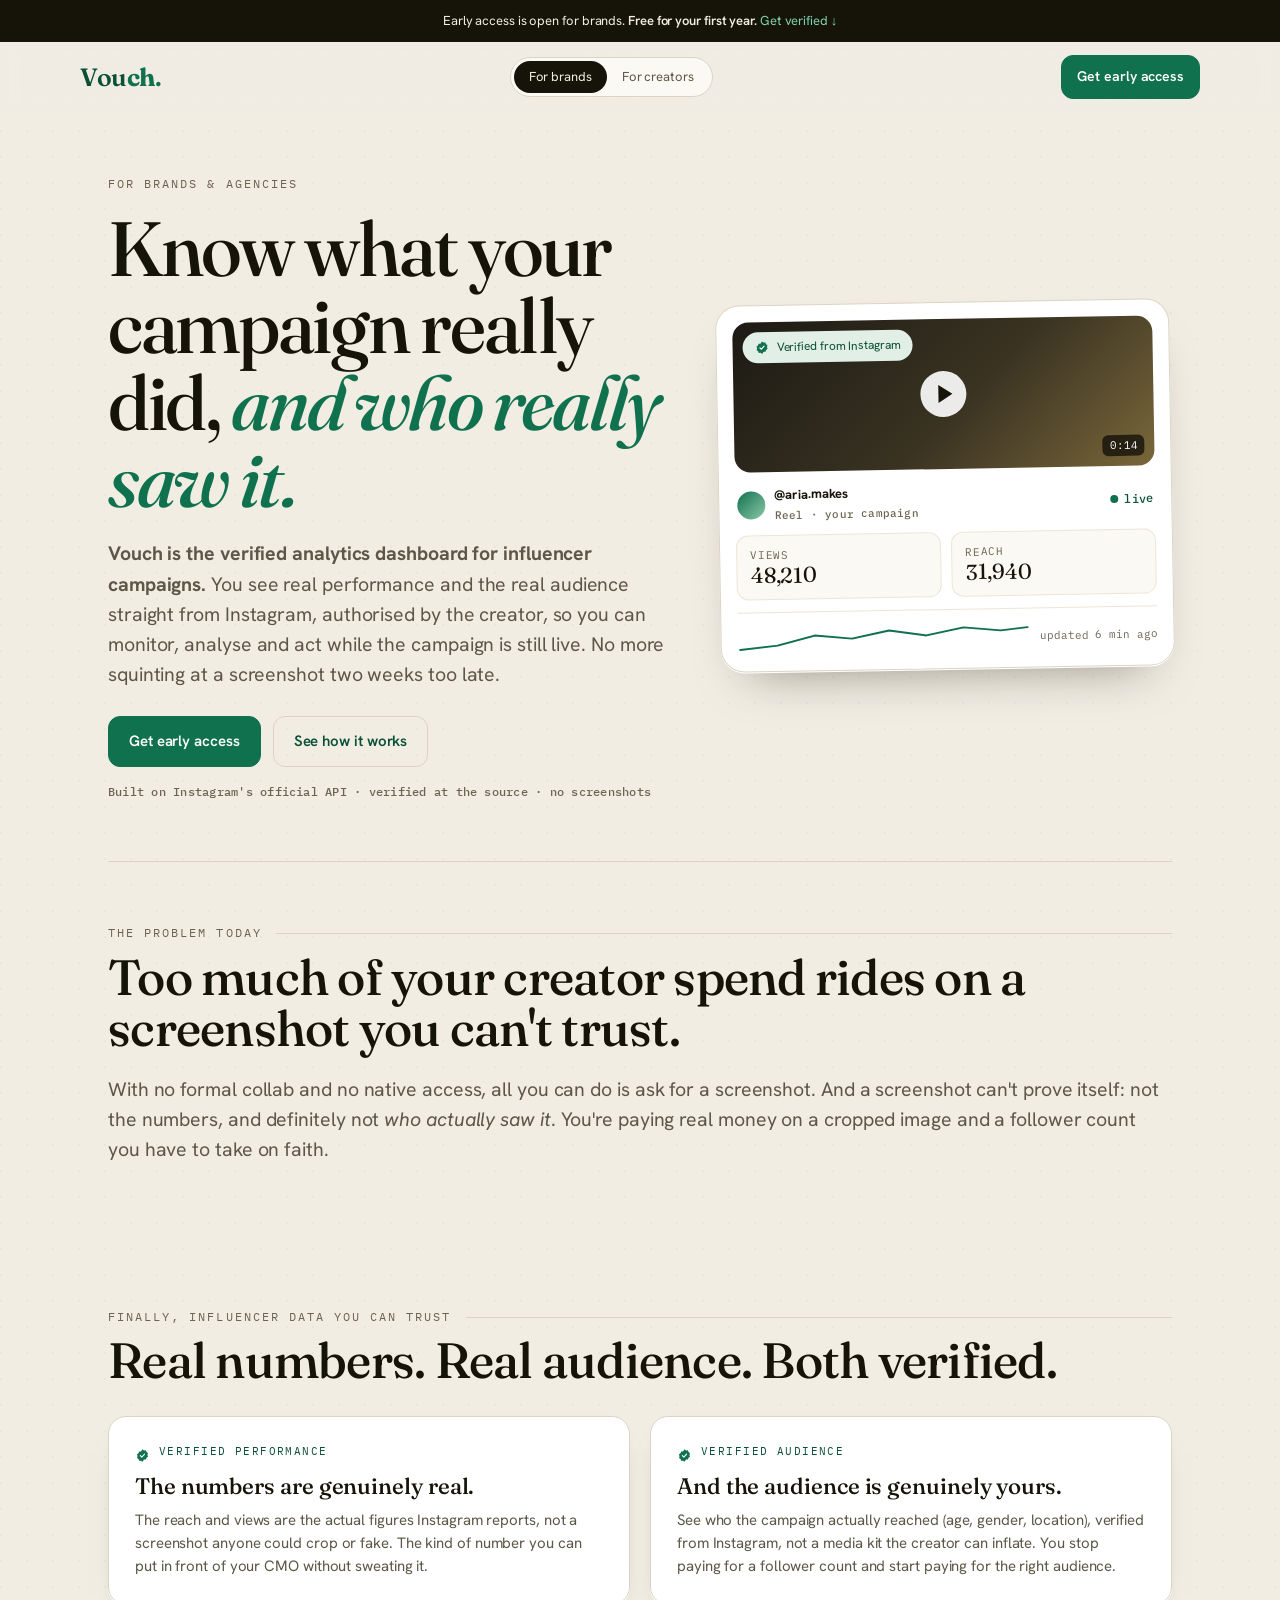
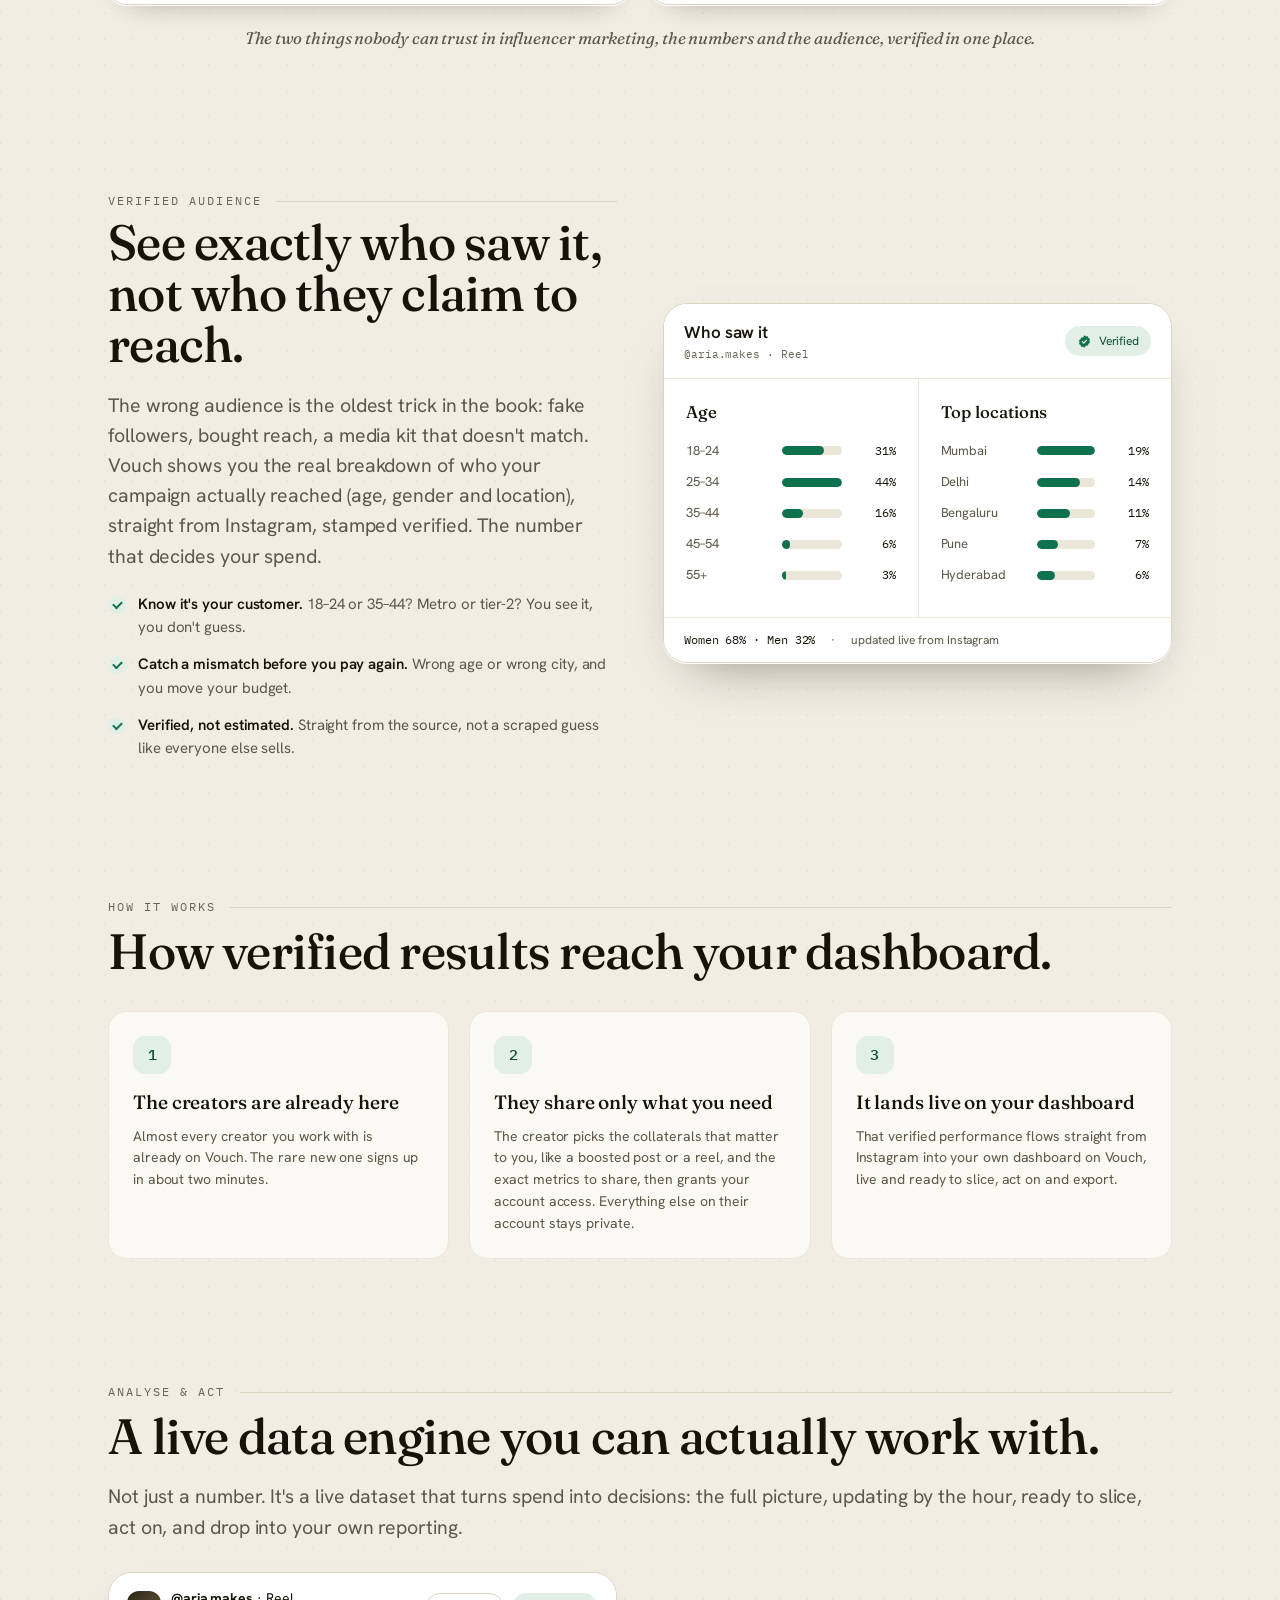
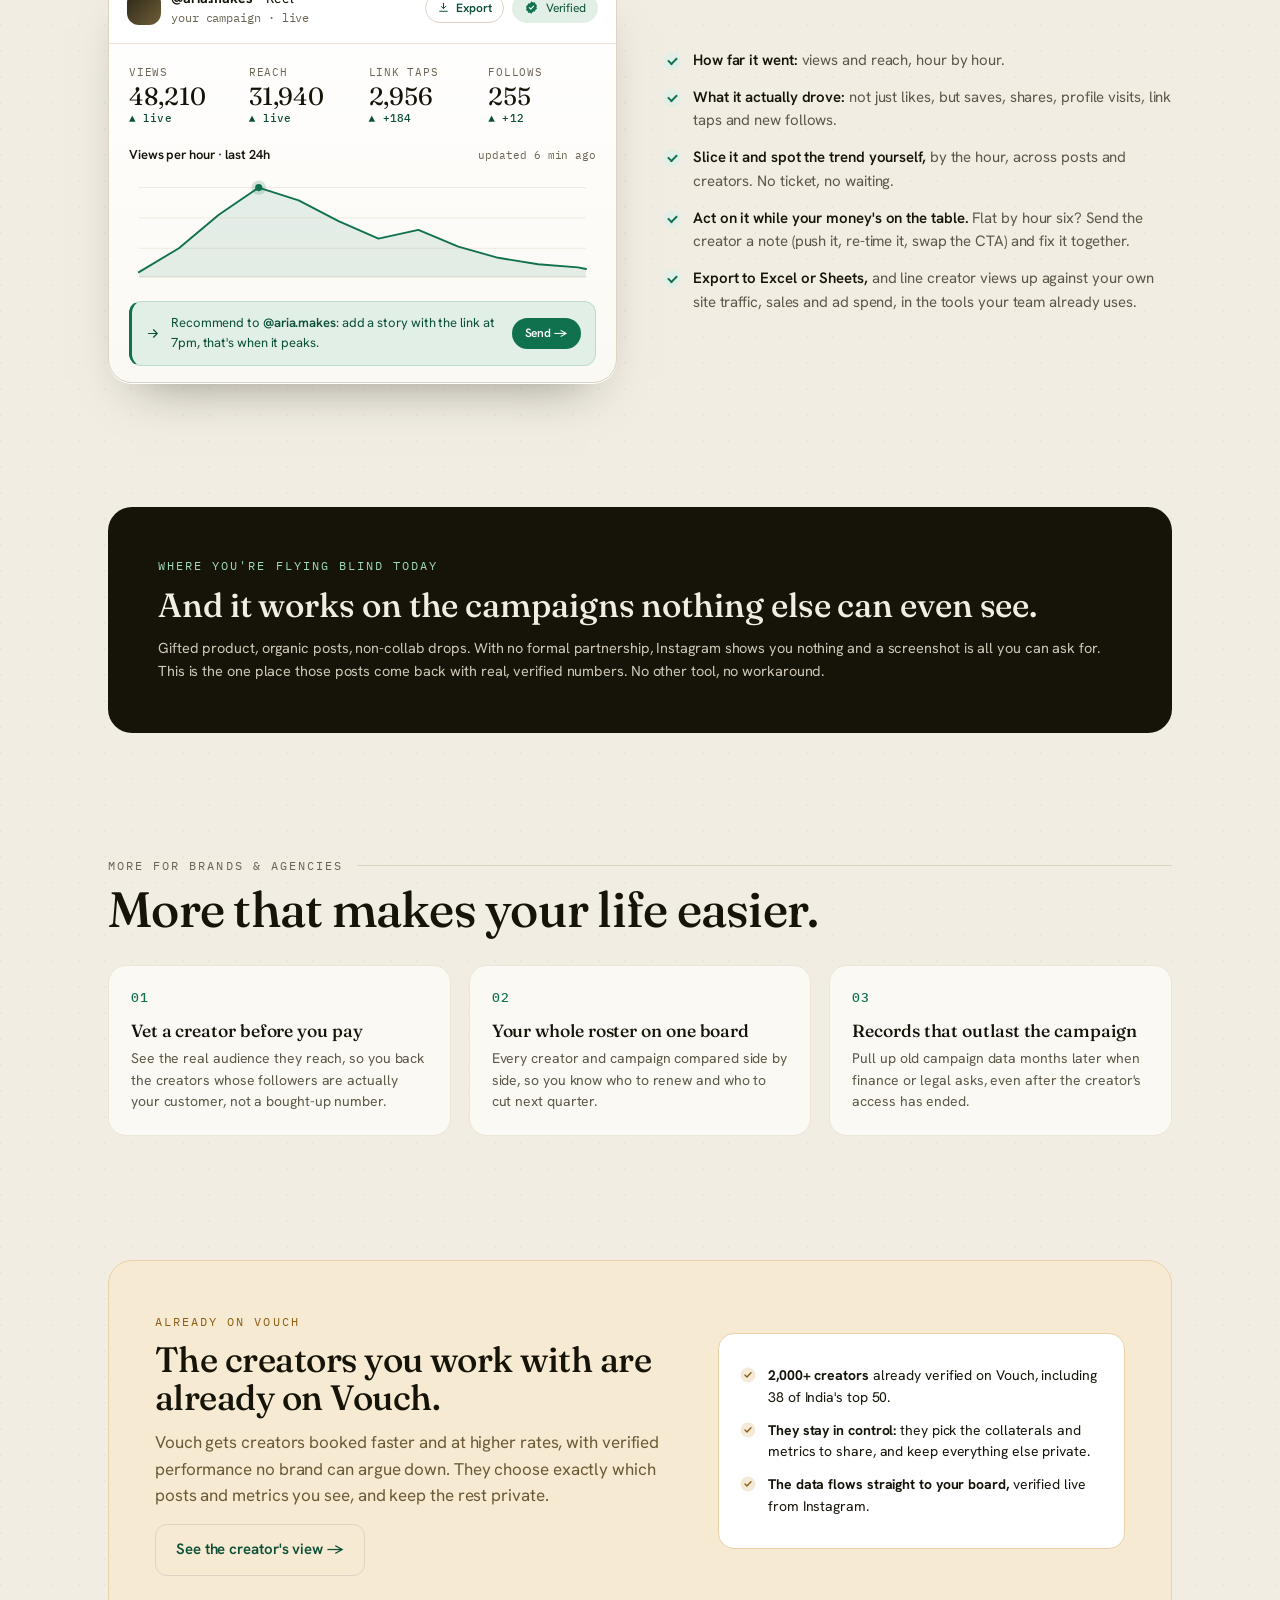
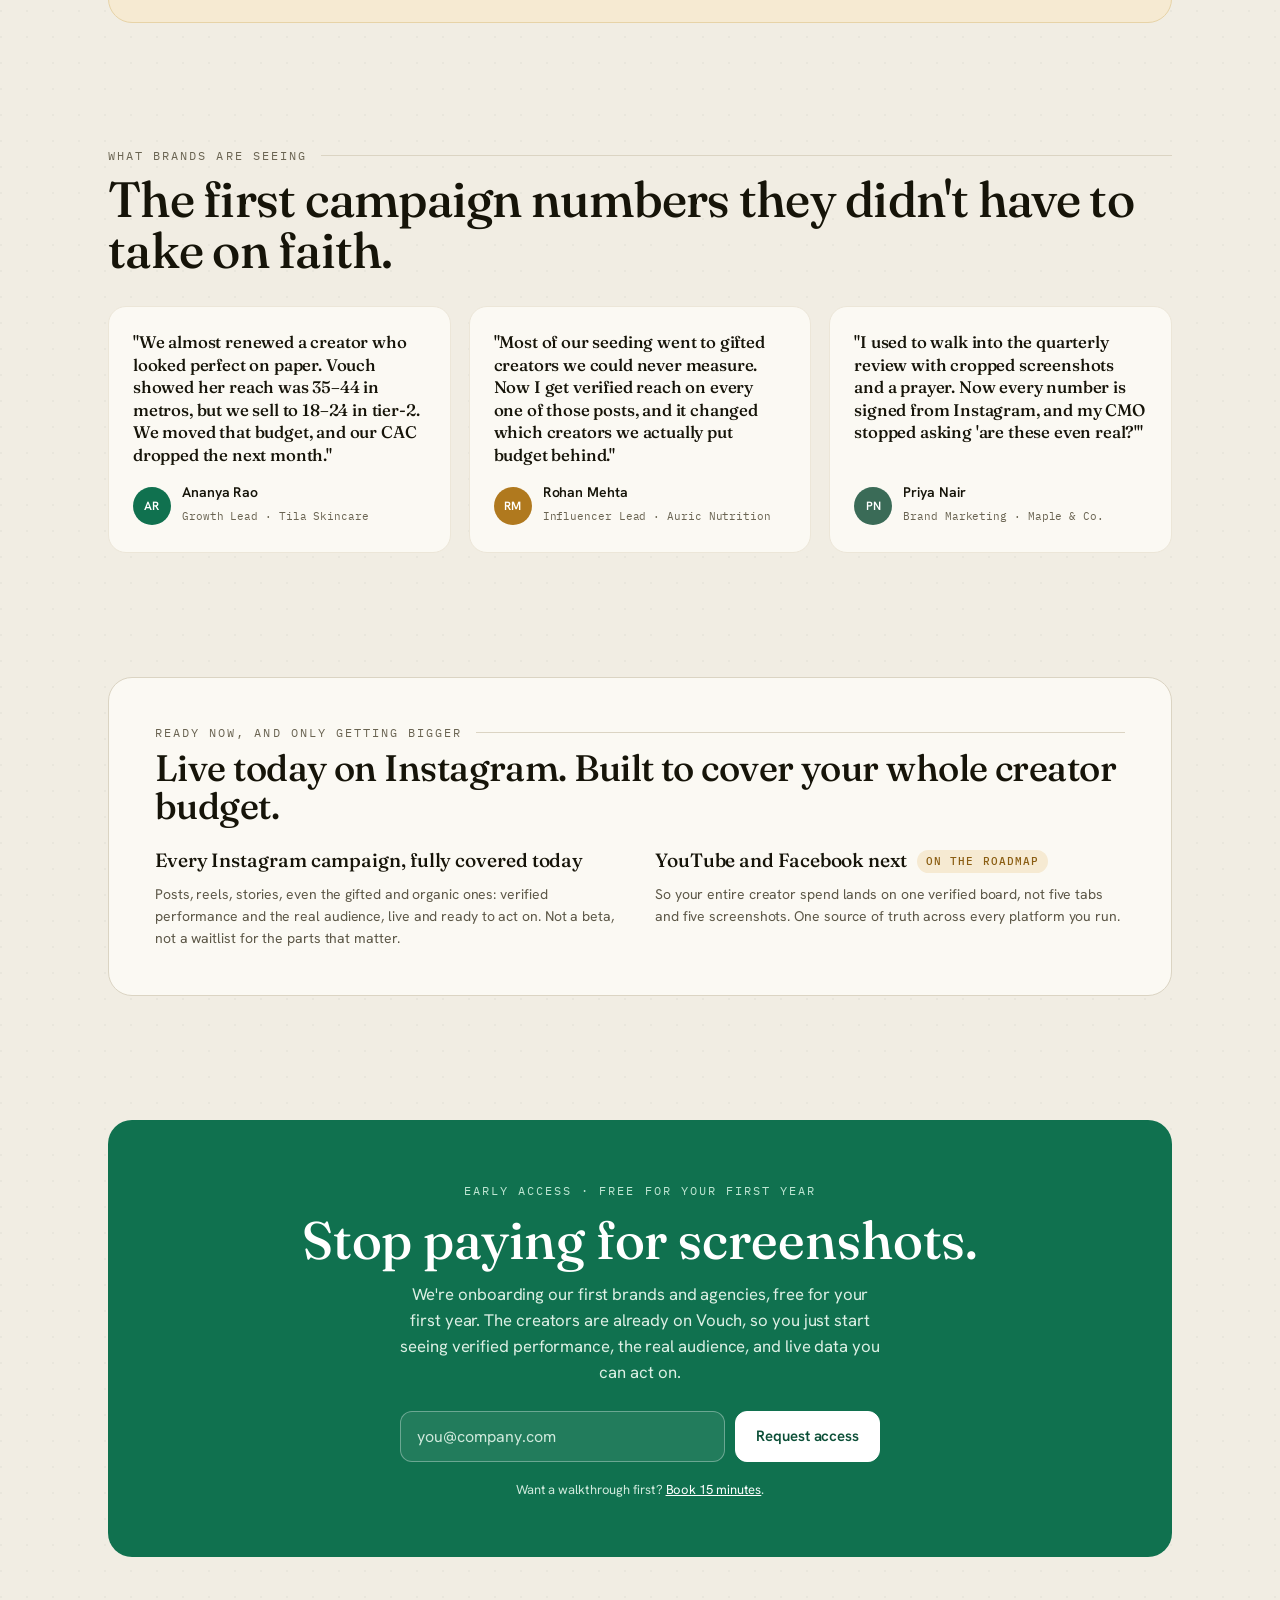
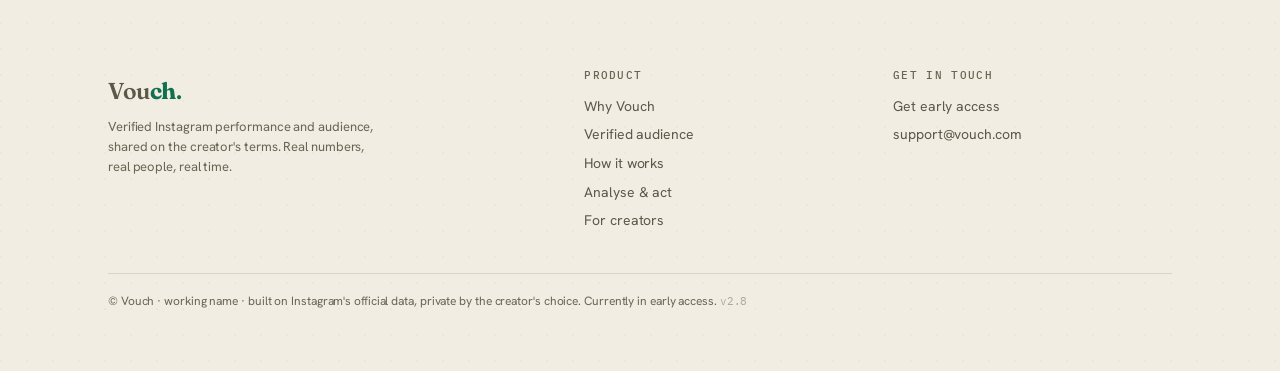
==== commit 85268d5f: "Partner bullets: concrete customer read + real-time significance (v2.8) - Bullet 1: drop 'add-on/par" ====
--- a/index.html
+++ b/index.html
@@ -1,5 +1,5 @@
 <!doctype html>
-<!-- Vouch site build v2.7 · 2026-07-01 -->
+<!-- Vouch site build v2.8 · 2026-07-01 -->
 <html lang="en">
 <head>
 <meta charset="utf-8">
@@ -288,7 +288,7 @@
         <a data-mail data-contact></a>
       </div>
     </div>
-    <div class="foot-base">© Vouch · working name · built on Instagram's official data, private by the creator's choice. Currently in early access. <span class="ver">v2.7</span></div>
+    <div class="foot-base">© Vouch · working name · built on Instagram's official data, private by the creator's choice. Currently in early access. <span class="ver">v2.8</span></div>
   </footer>
 
 </div>
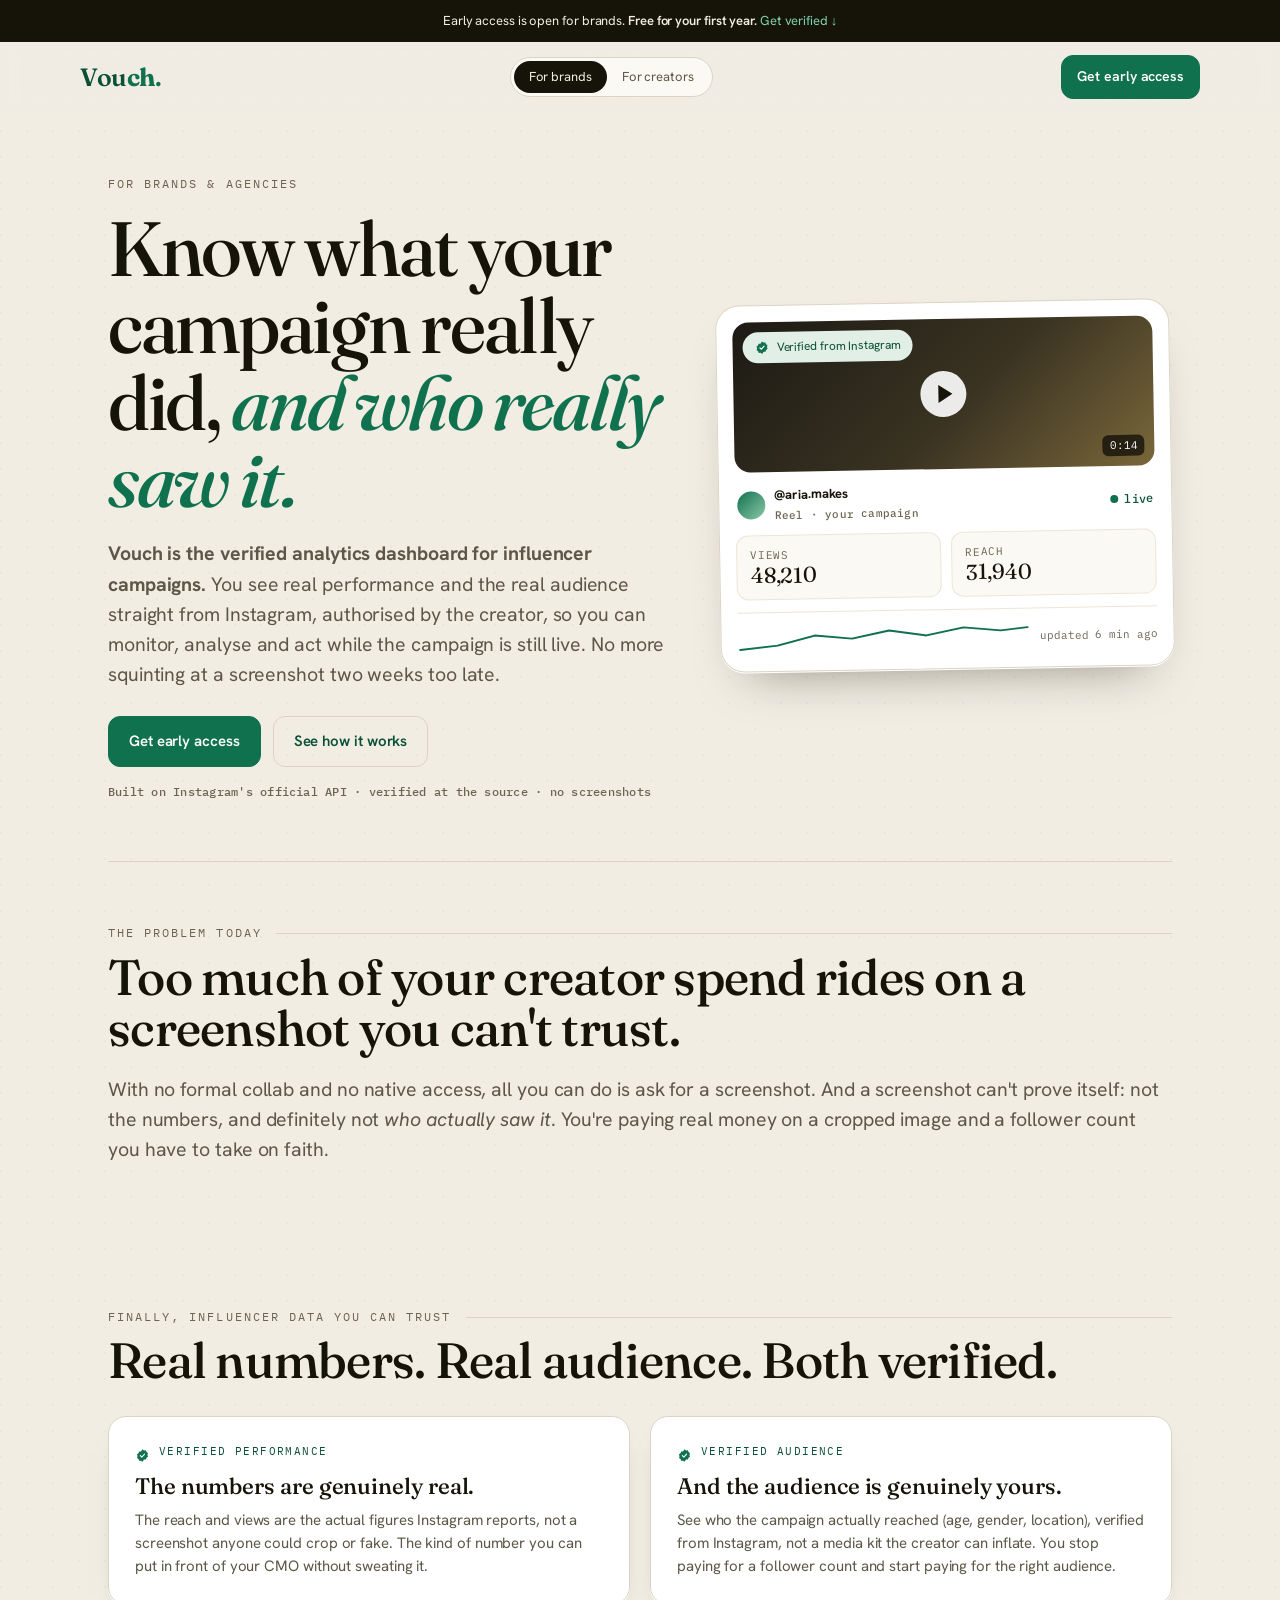
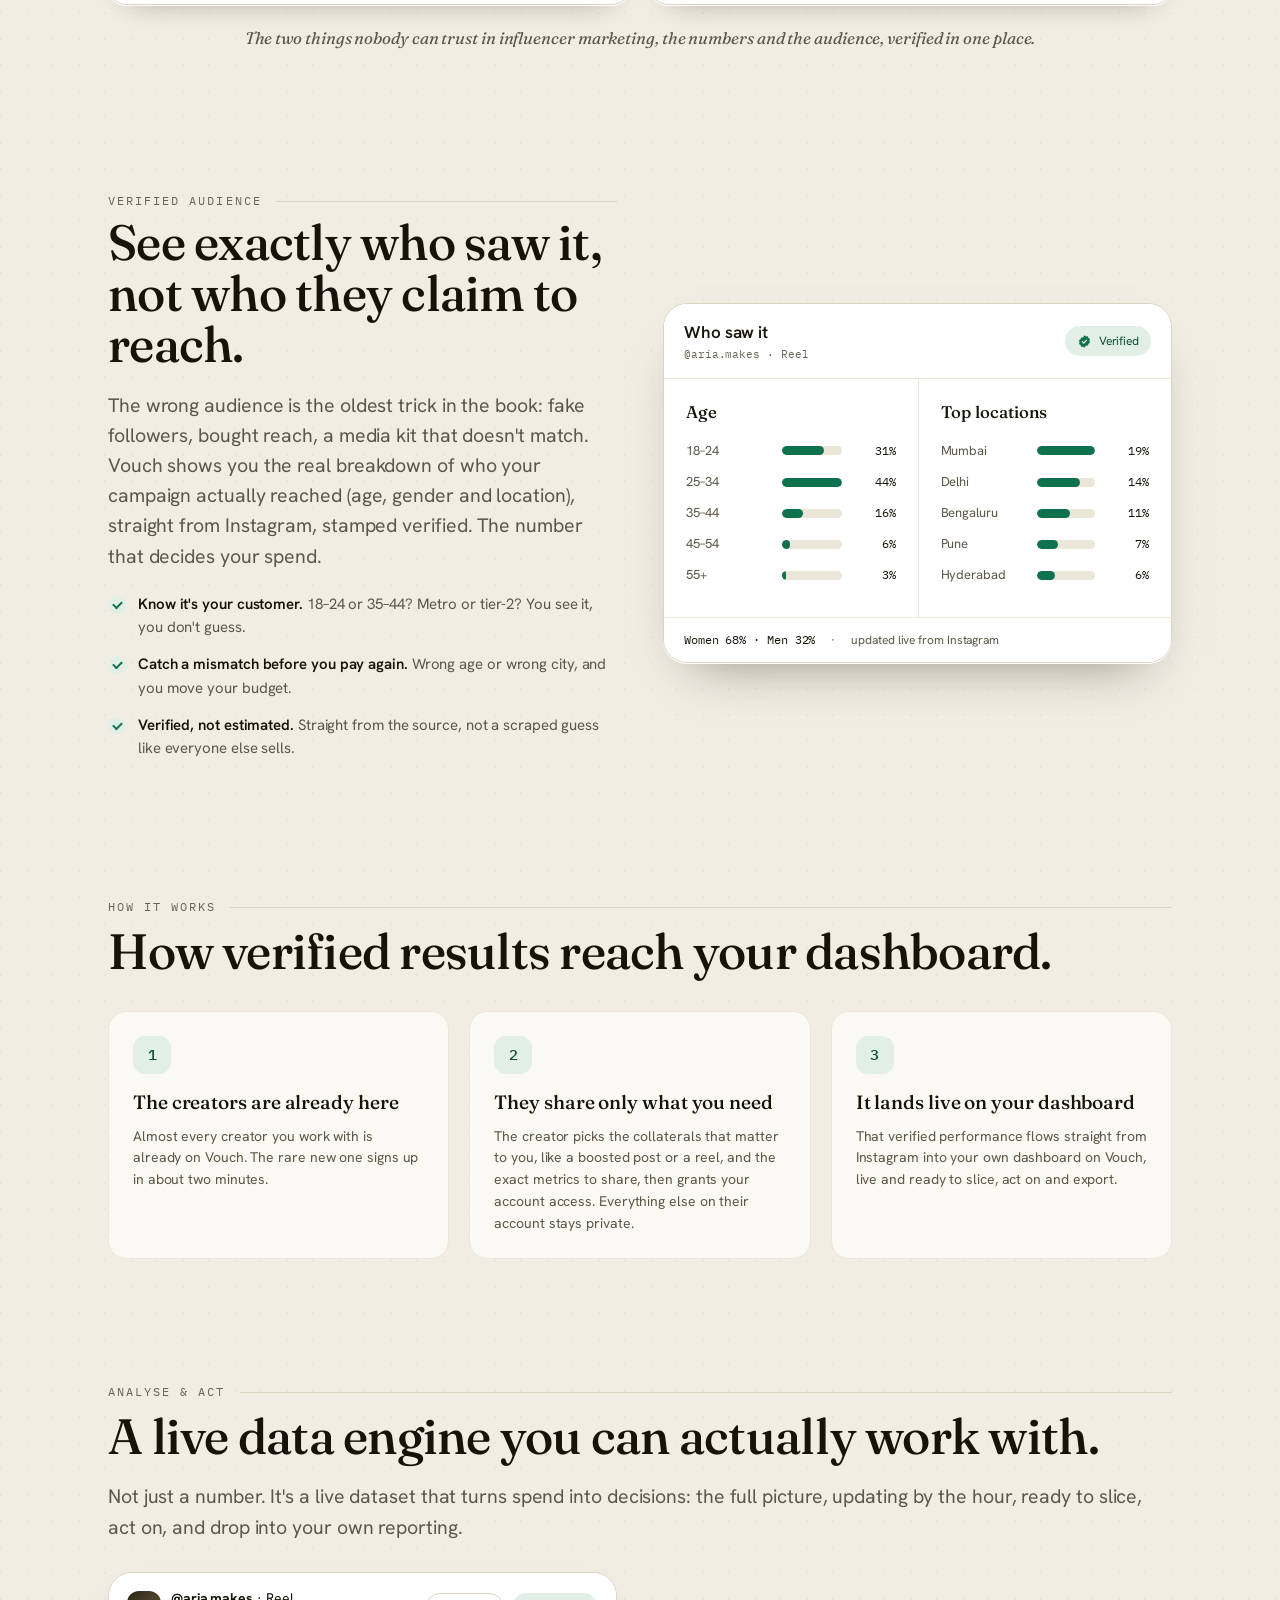
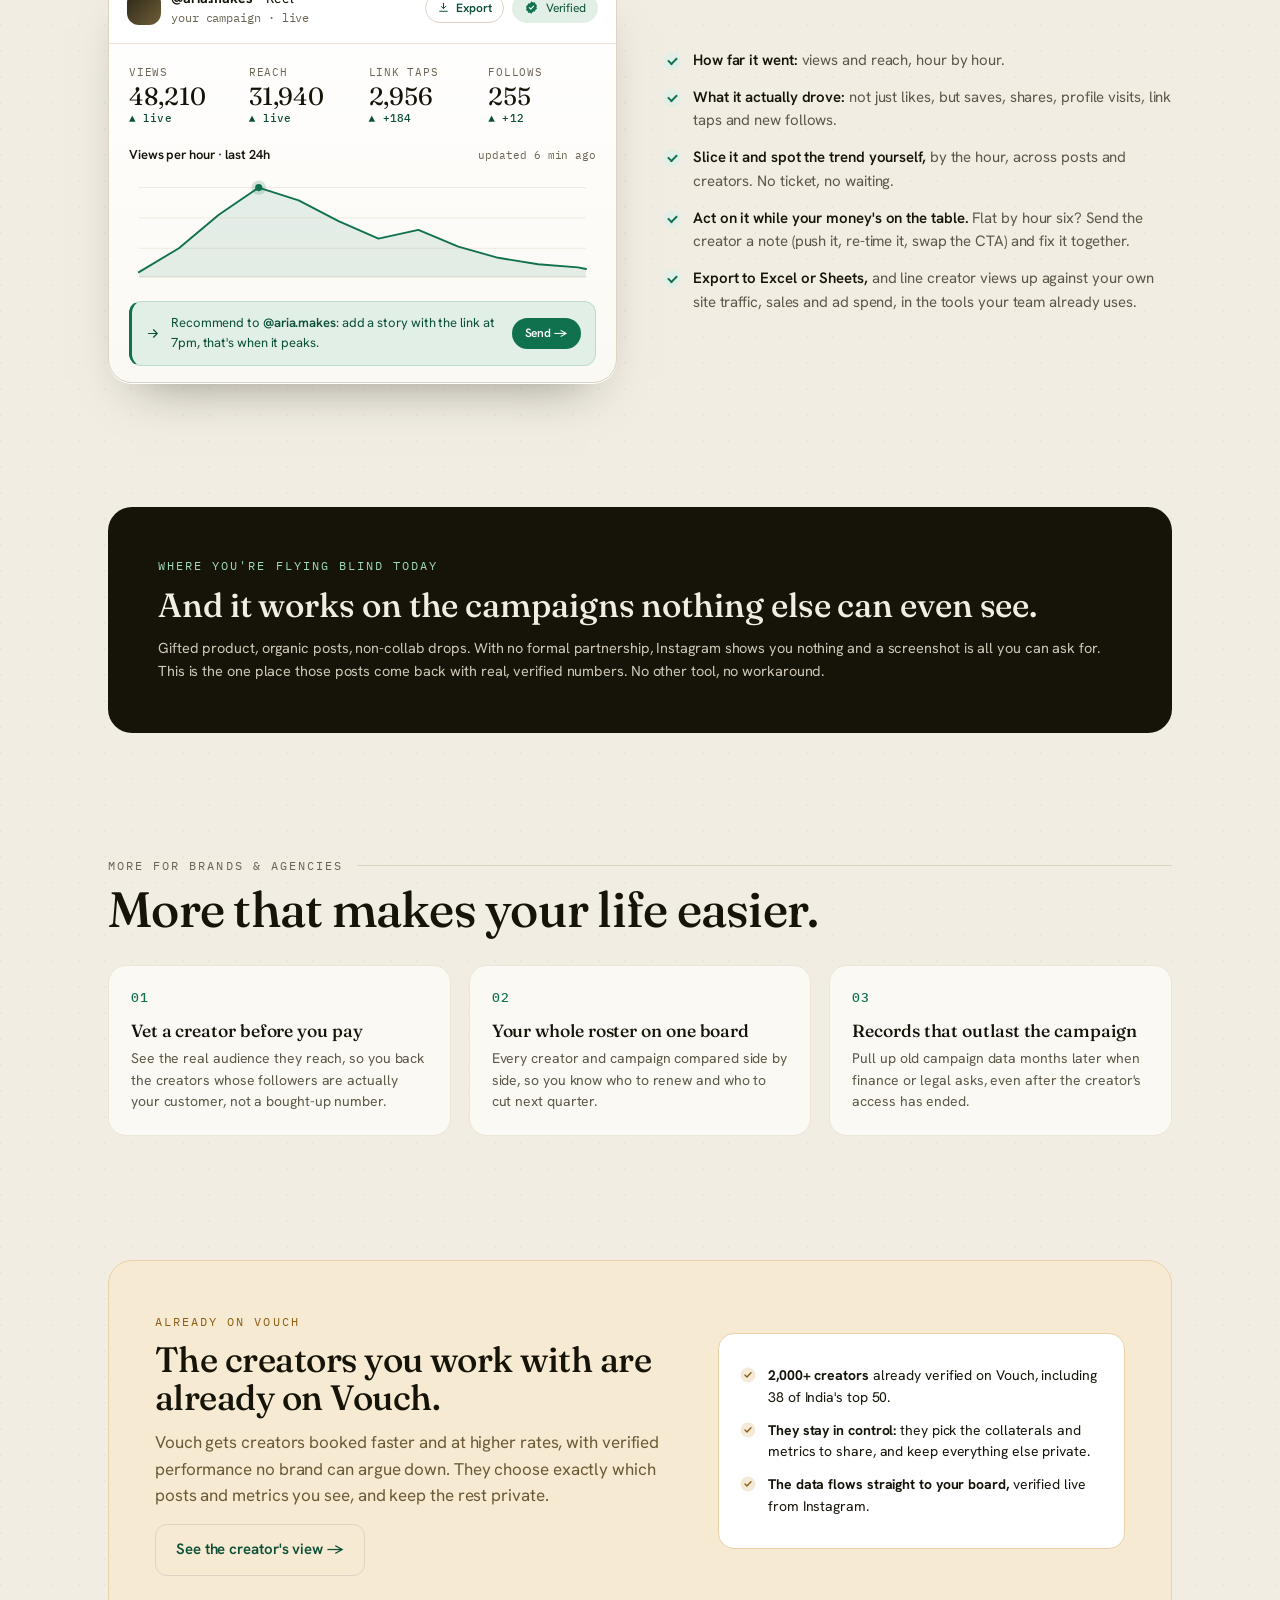
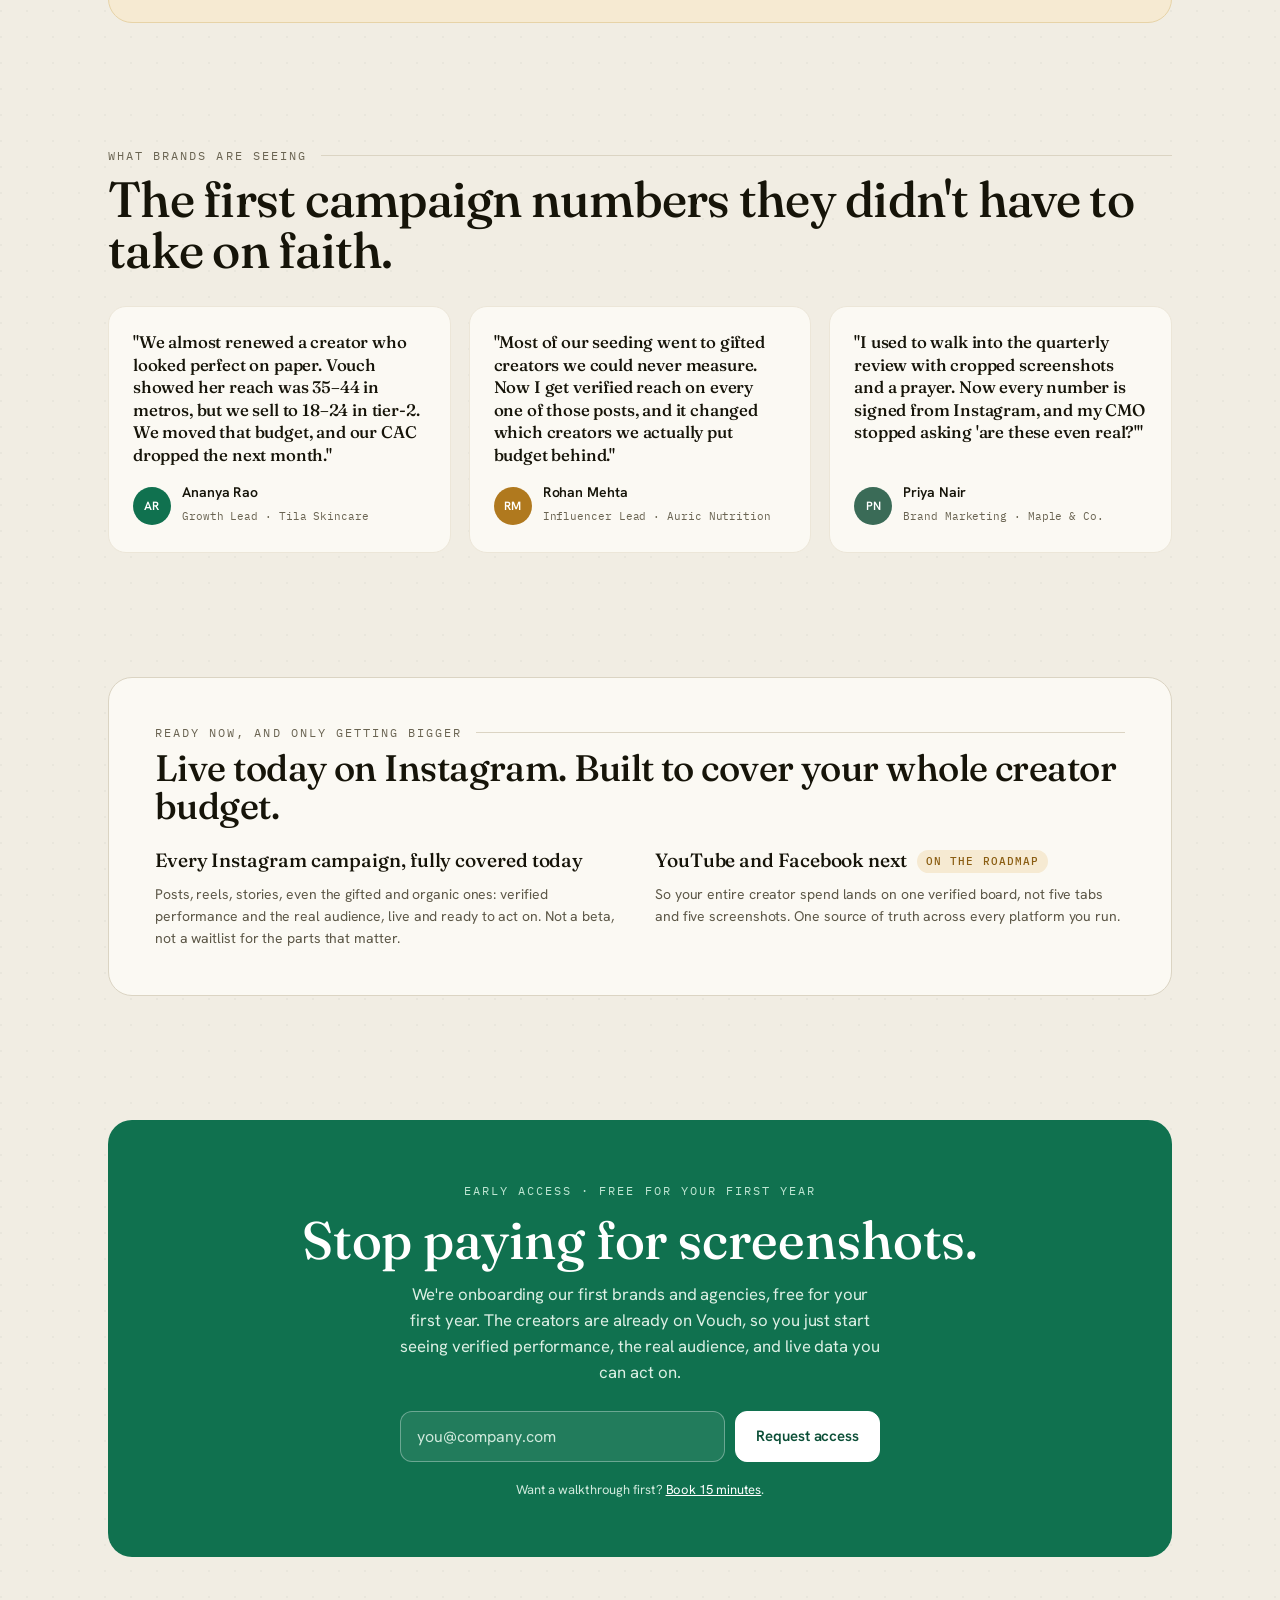
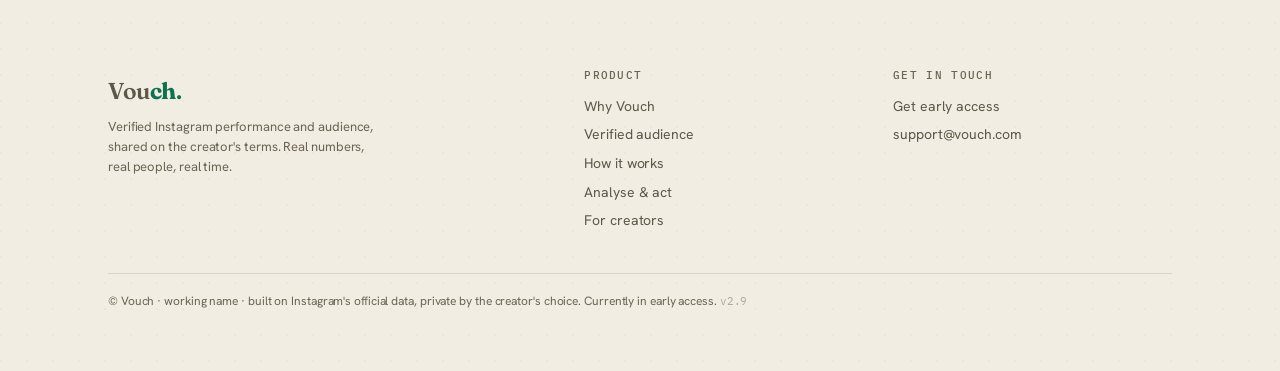
==== commit 5551c0cd: "Partner section: full-width heading + subtext, bullets/card in split below (v2.9) - Pull eyebrow/h2/" ====
--- a/index.html
+++ b/index.html
@@ -1,5 +1,5 @@
 <!doctype html>
-<!-- Vouch site build v2.8 · 2026-07-01 -->
+<!-- Vouch site build v2.9 · 2026-07-01 -->
 <html lang="en">
 <head>
 <meta charset="utf-8">
@@ -288,7 +288,7 @@
         <a data-mail data-contact></a>
       </div>
     </div>
-    <div class="foot-base">© Vouch · working name · built on Instagram's official data, private by the creator's choice. Currently in early access. <span class="ver">v2.8</span></div>
+    <div class="foot-base">© Vouch · working name · built on Instagram's official data, private by the creator's choice. Currently in early access. <span class="ver">v2.9</span></div>
   </footer>
 
 </div>
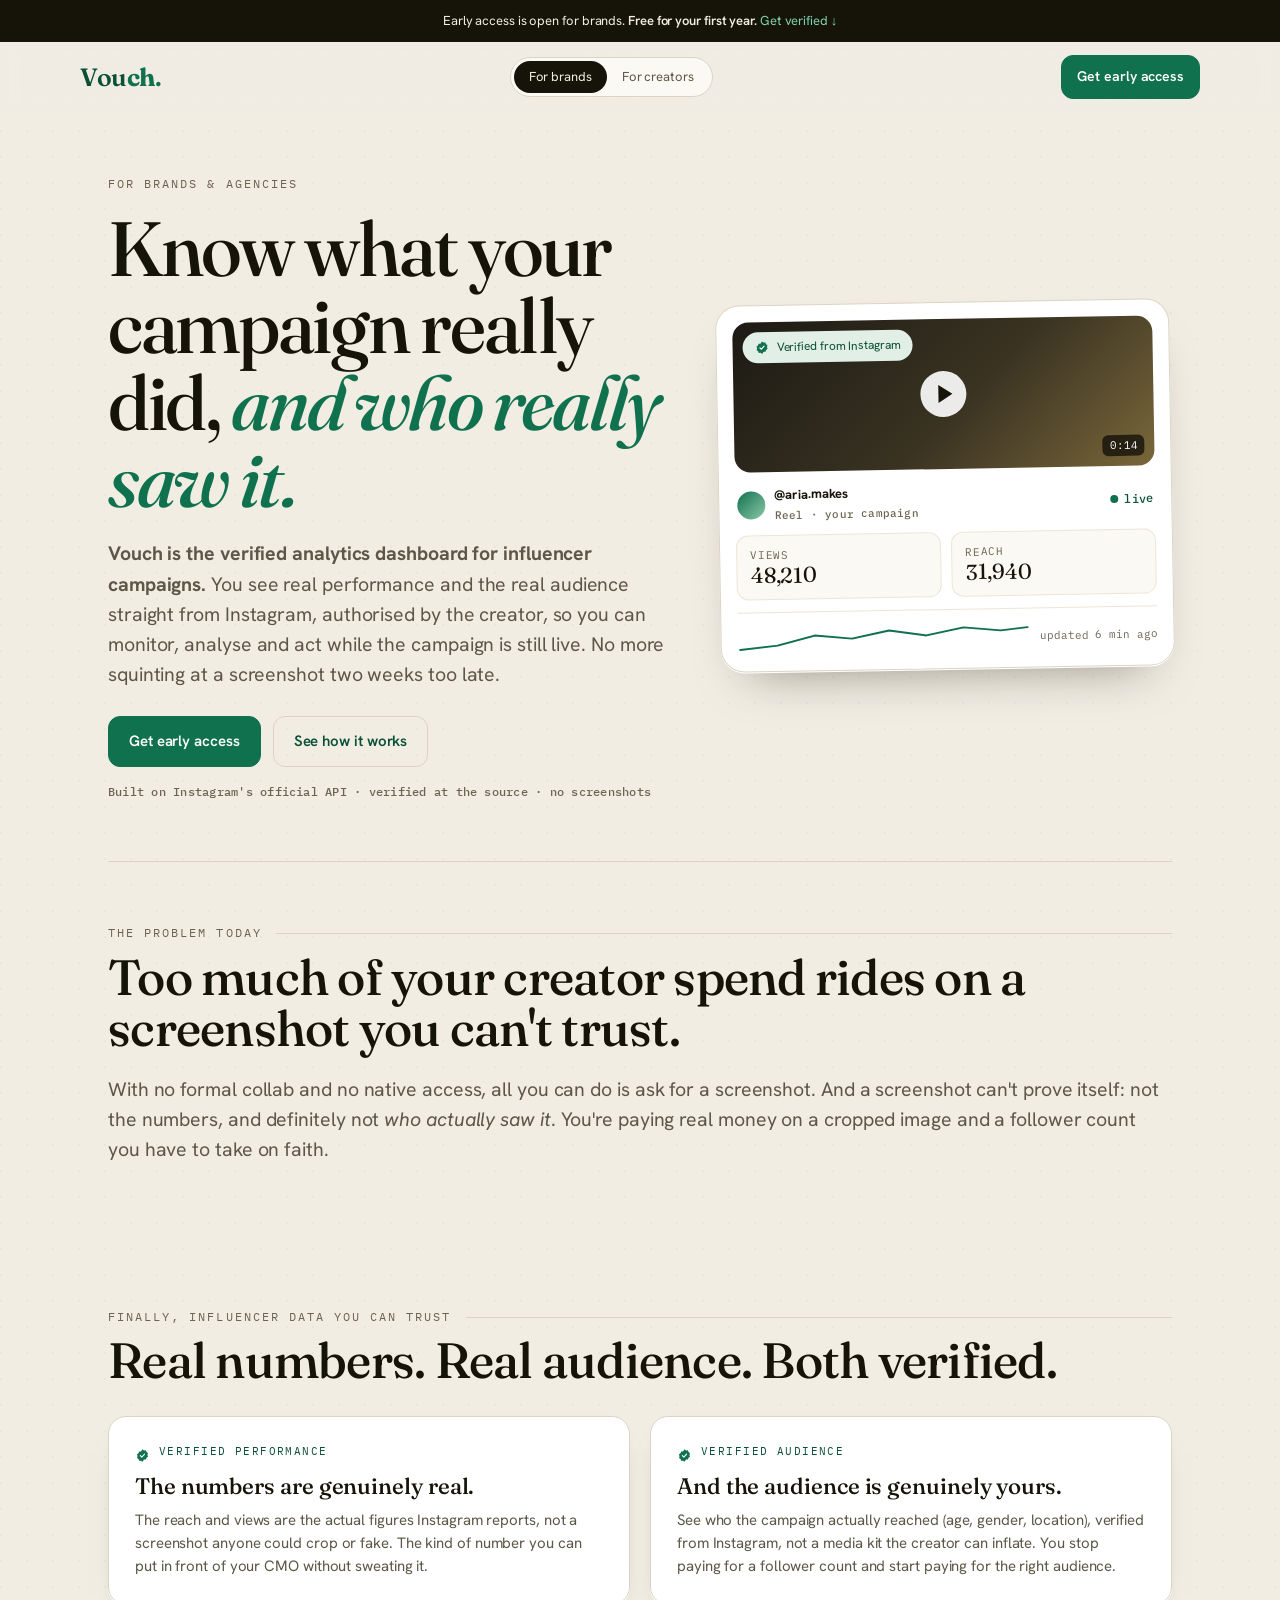
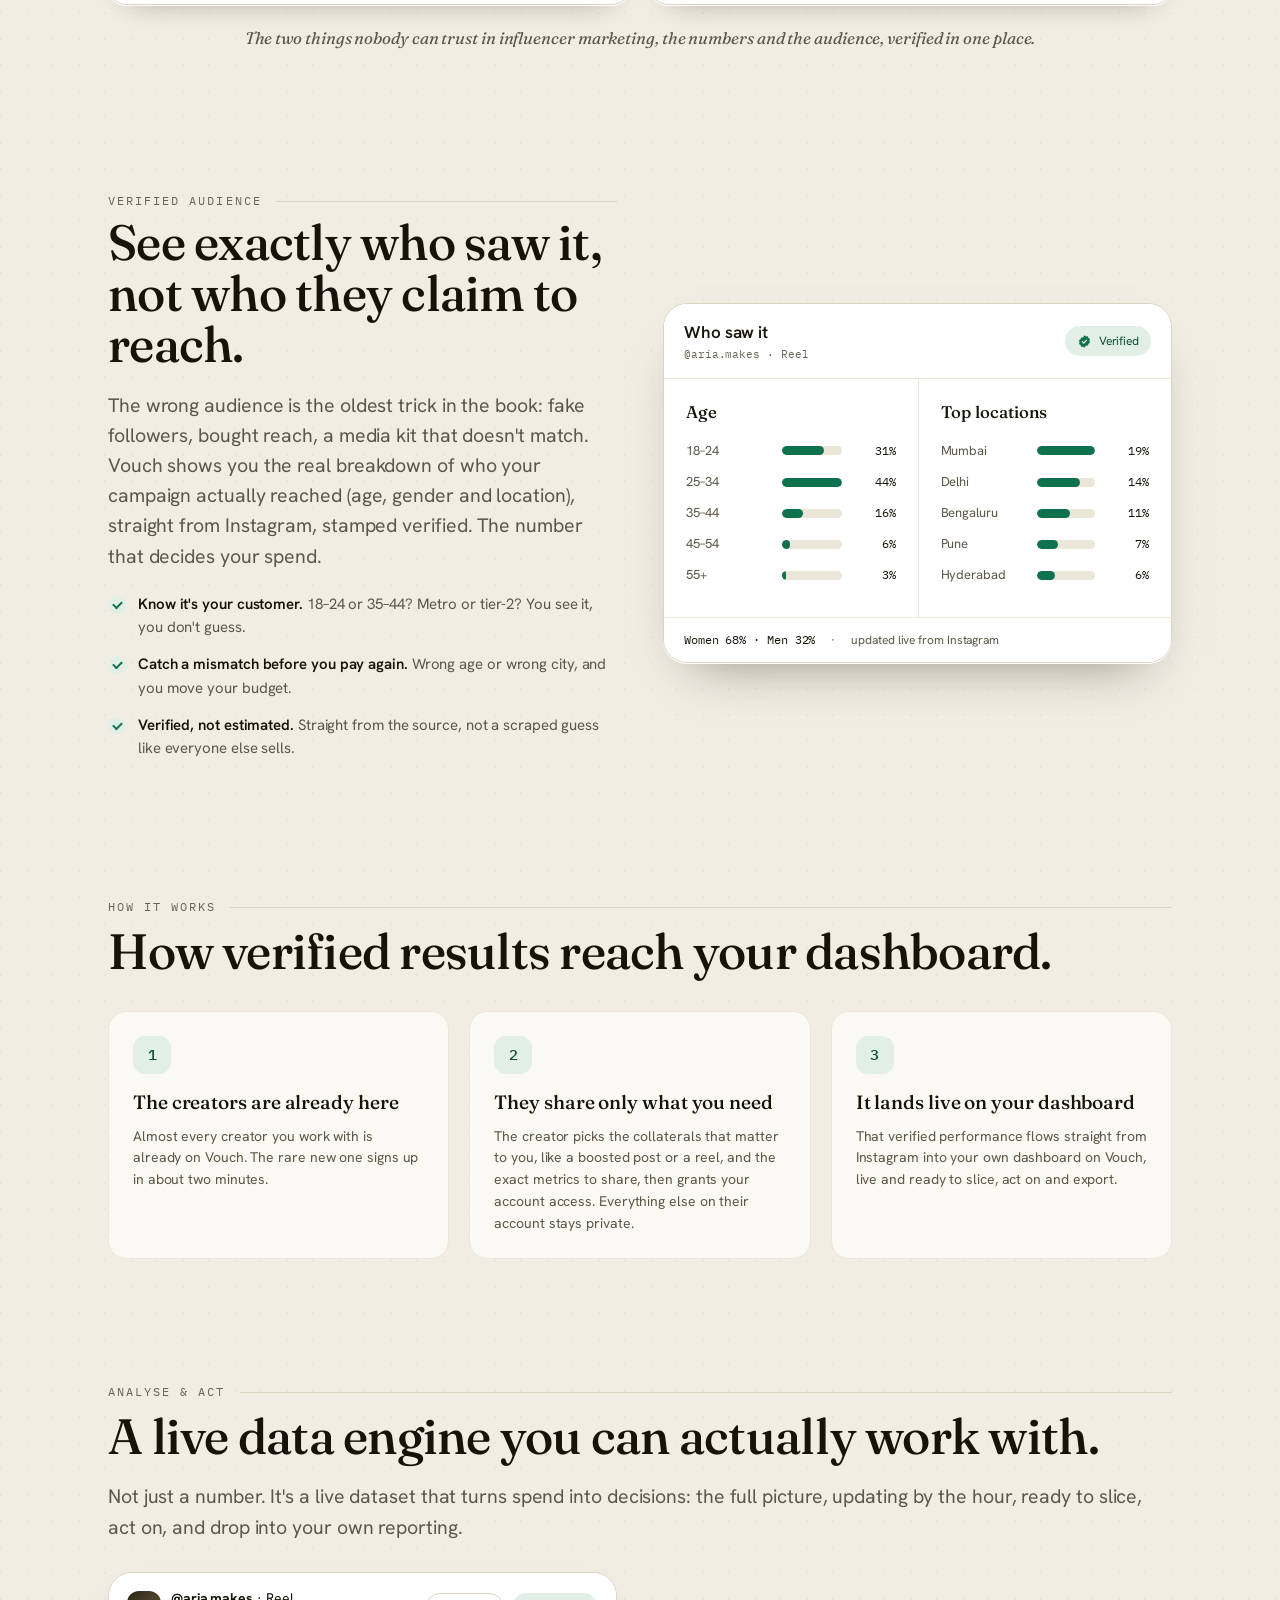
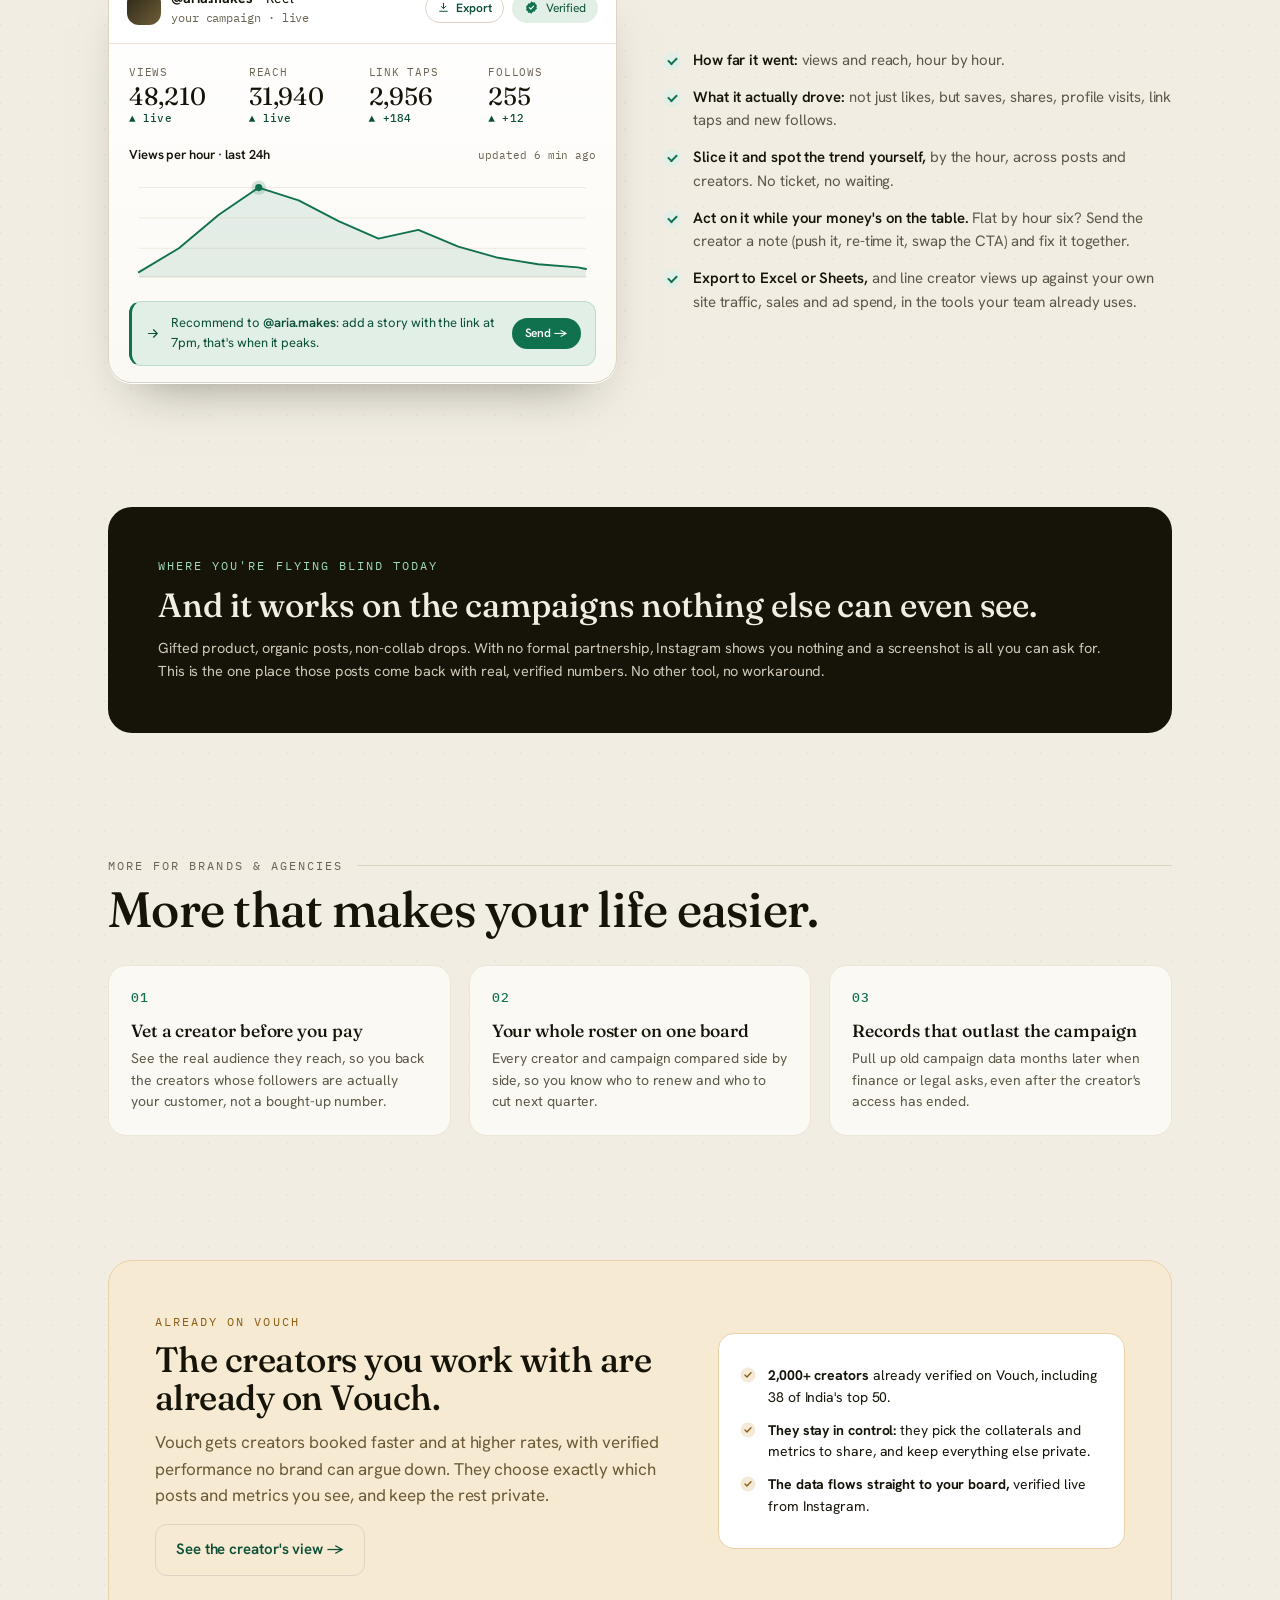
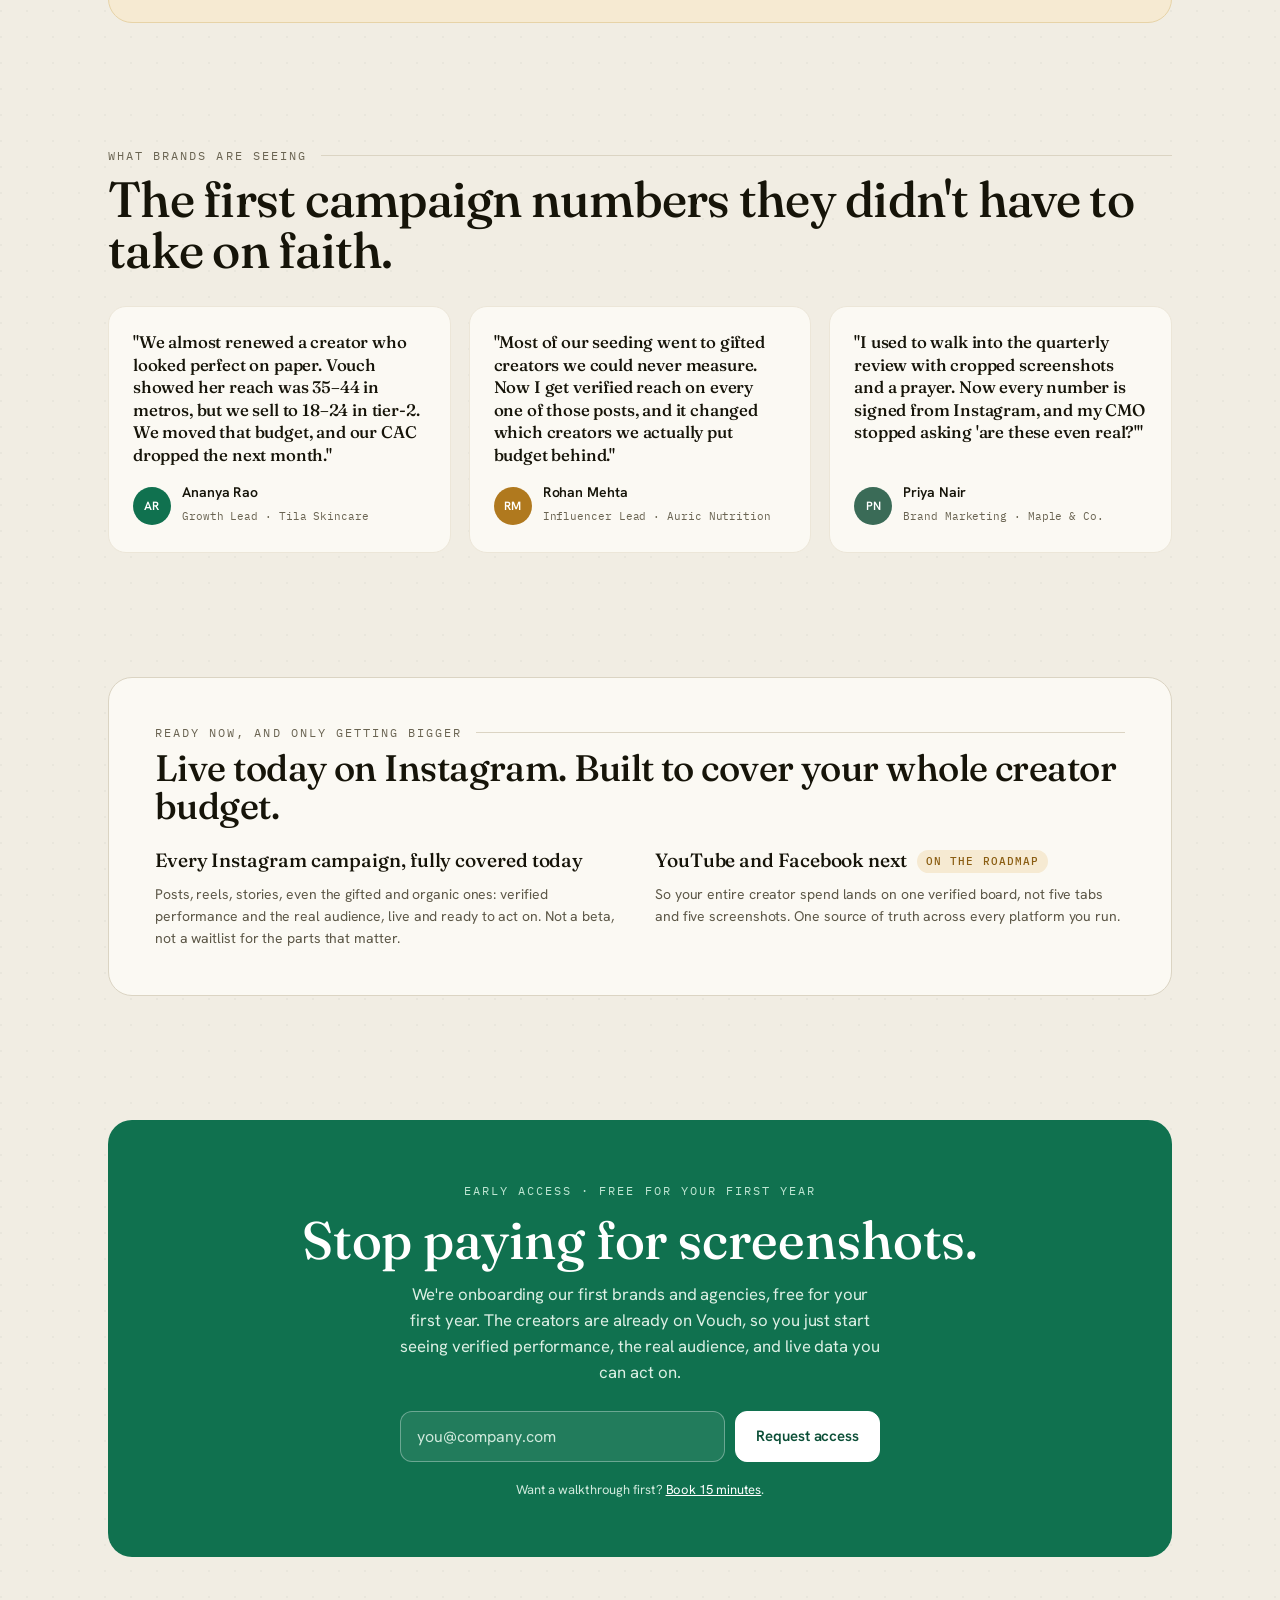
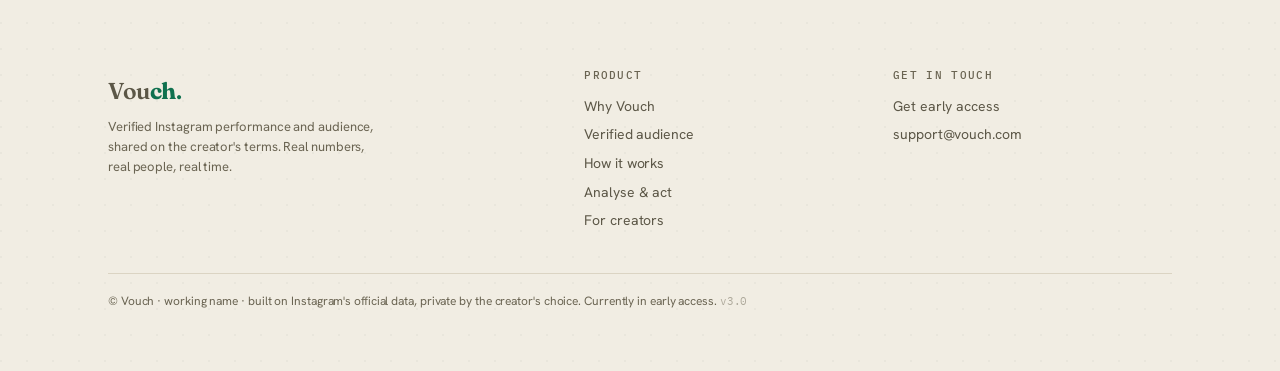
==== commit 1abf0bd8: "Partner bullet 3: reframe on brand-feedback timing (v3.0) - 'A normal report is a post-mortem...' ->" ====
--- a/index.html
+++ b/index.html
@@ -1,5 +1,5 @@
 <!doctype html>
-<!-- Vouch site build v2.9 · 2026-07-01 -->
+<!-- Vouch site build v3.0 · 2026-07-01 -->
 <html lang="en">
 <head>
 <meta charset="utf-8">
@@ -288,7 +288,7 @@
         <a data-mail data-contact></a>
       </div>
     </div>
-    <div class="foot-base">© Vouch · working name · built on Instagram's official data, private by the creator's choice. Currently in early access. <span class="ver">v2.9</span></div>
+    <div class="foot-base">© Vouch · working name · built on Instagram's official data, private by the creator's choice. Currently in early access. <span class="ver">v3.0</span></div>
   </footer>
 
 </div>
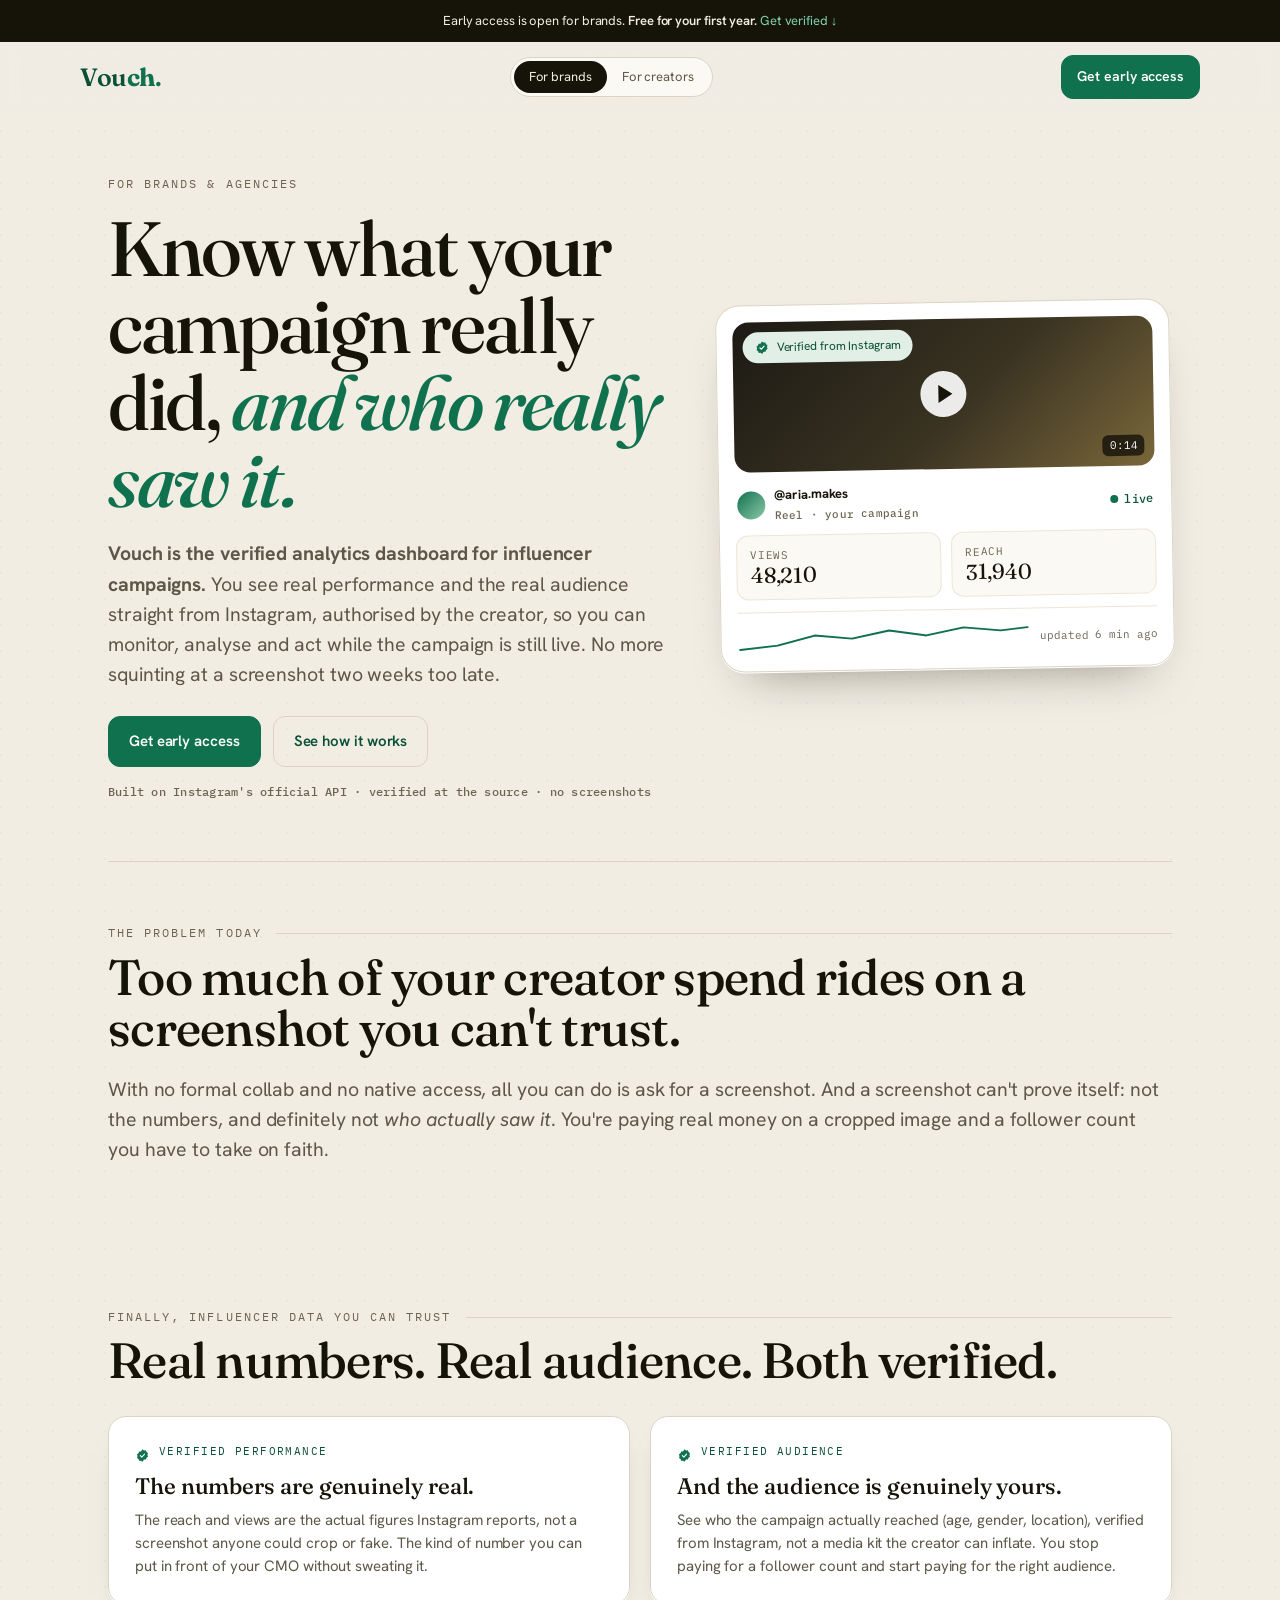
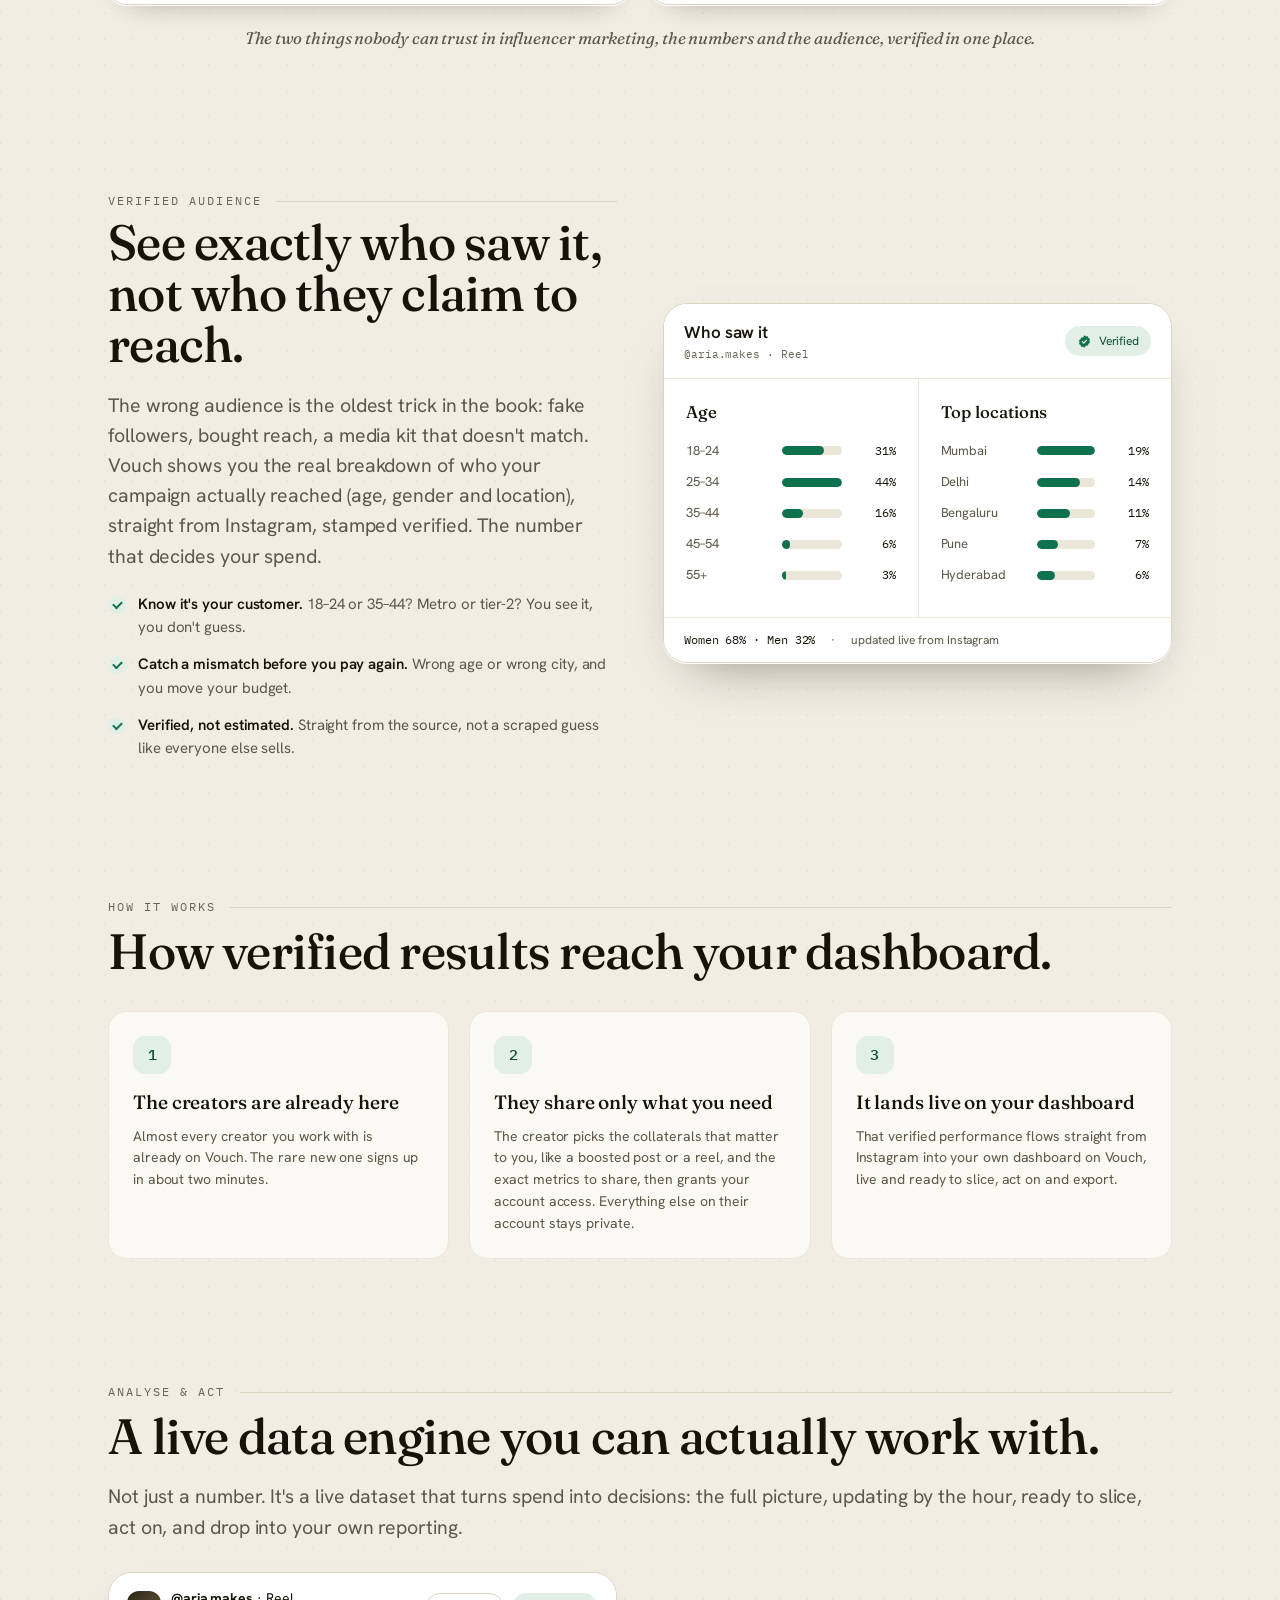
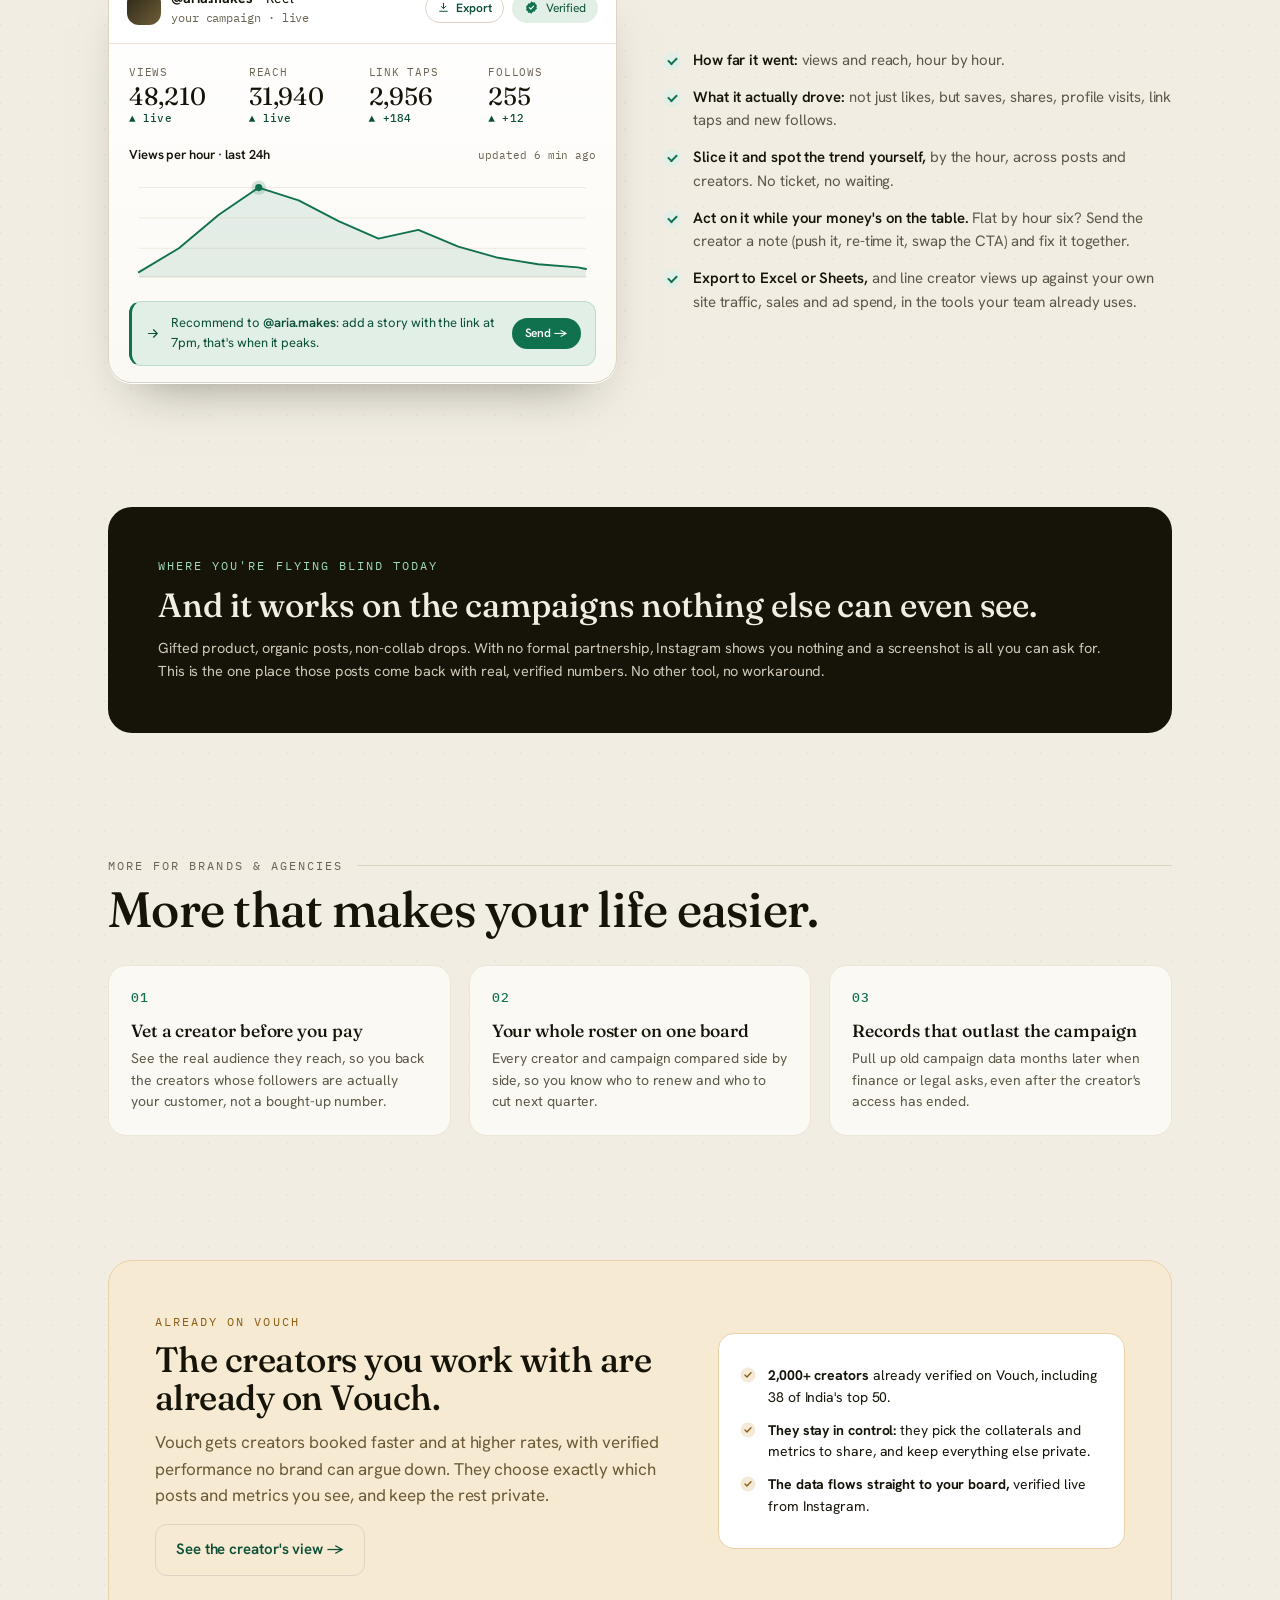
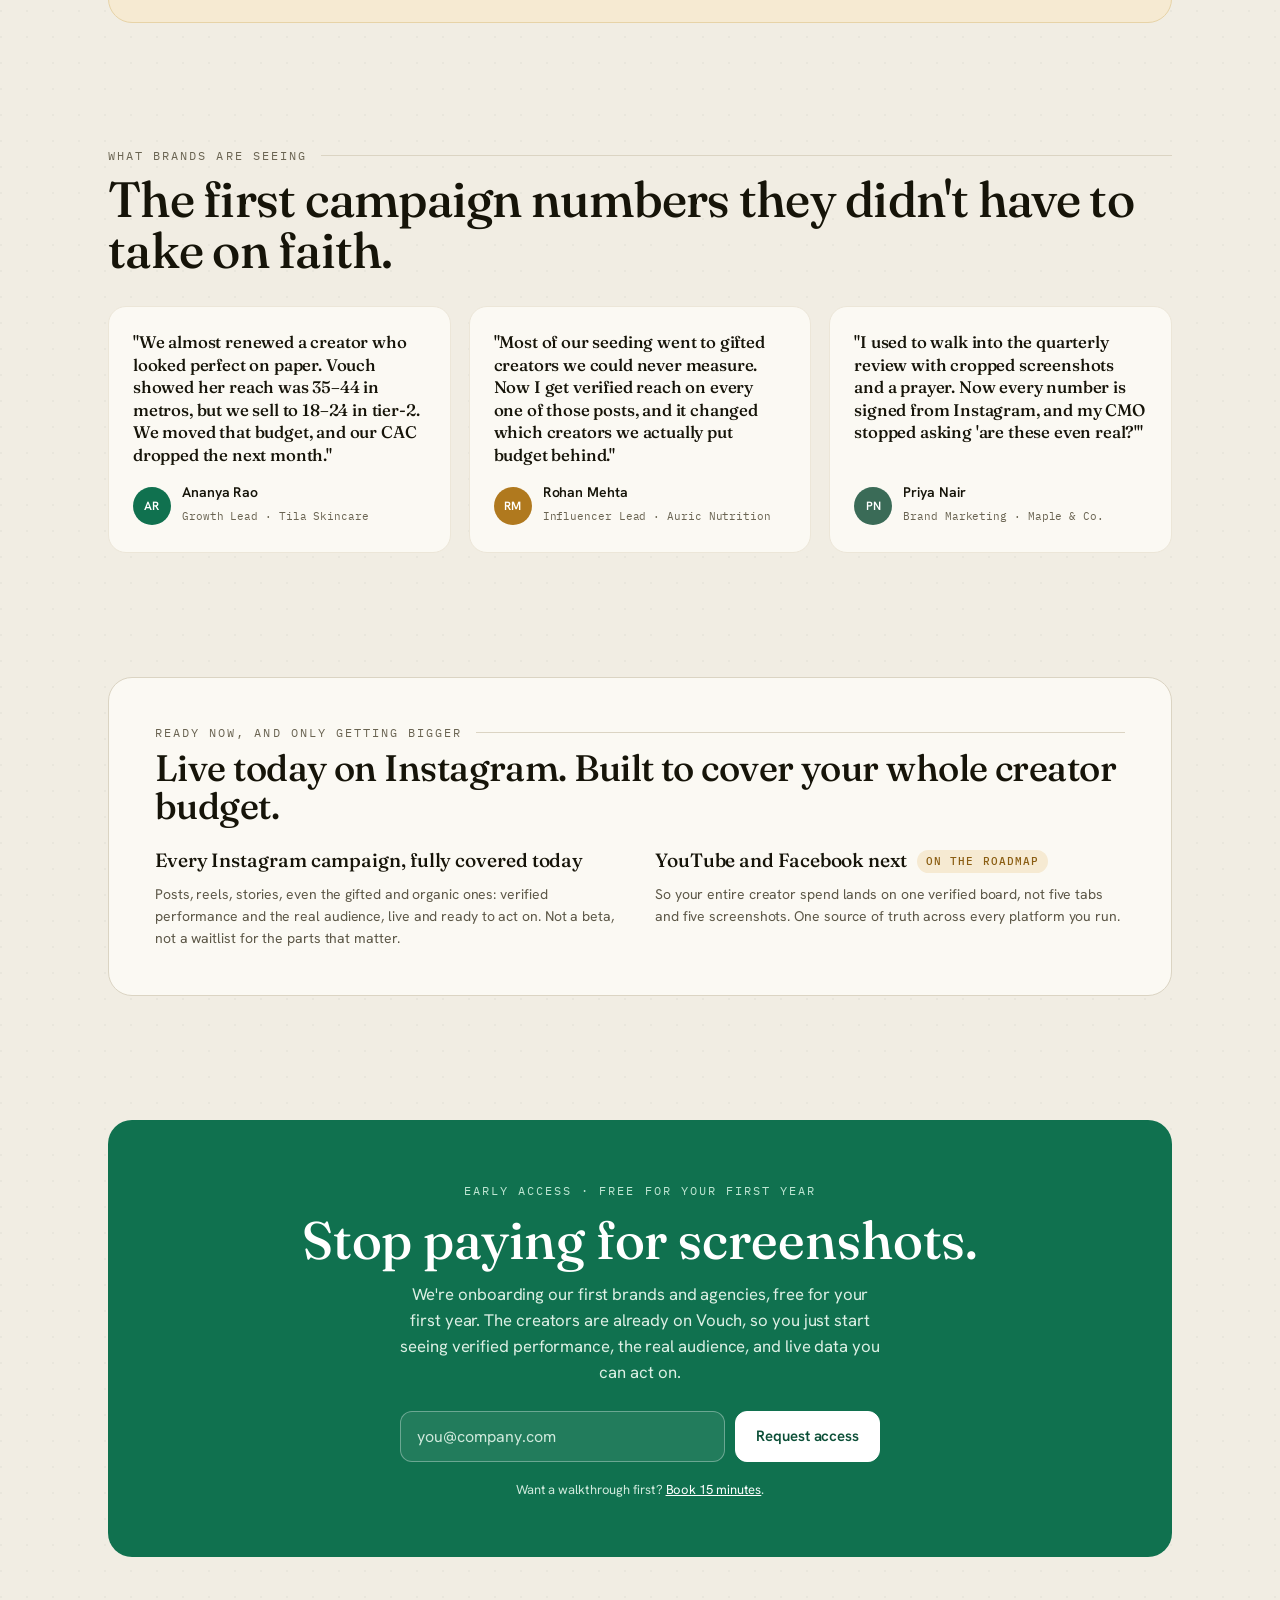
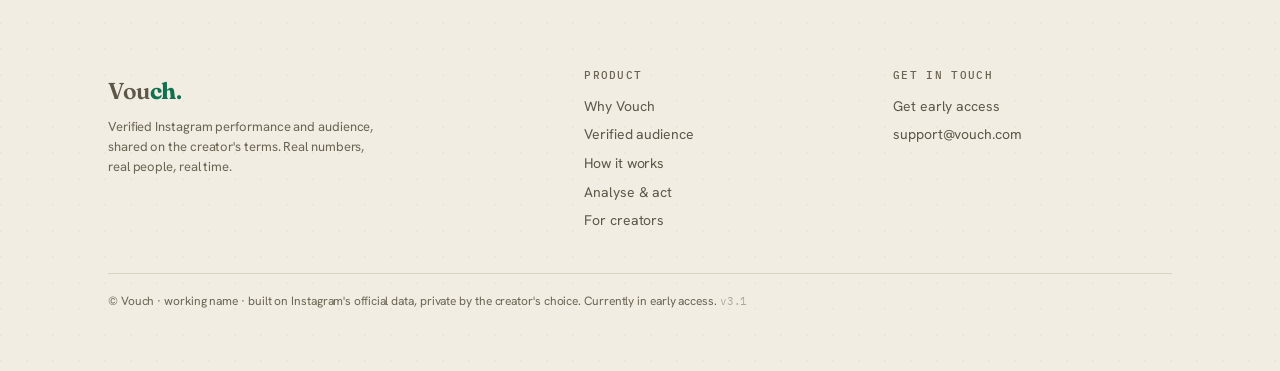
==== commit 1ae9e125: "Partner lead: 'a few numbers, all over' + 'posting and hoping in the dark' (v3.1) - 'one number, aft" ====
--- a/index.html
+++ b/index.html
@@ -1,5 +1,5 @@
 <!doctype html>
-<!-- Vouch site build v3.0 · 2026-07-01 -->
+<!-- Vouch site build v3.1 · 2026-07-01 -->
 <html lang="en">
 <head>
 <meta charset="utf-8">
@@ -288,7 +288,7 @@
         <a data-mail data-contact></a>
       </div>
     </div>
-    <div class="foot-base">© Vouch · working name · built on Instagram's official data, private by the creator's choice. Currently in early access. <span class="ver">v3.0</span></div>
+    <div class="foot-base">© Vouch · working name · built on Instagram's official data, private by the creator's choice. Currently in early access. <span class="ver">v3.1</span></div>
   </footer>
 
 </div>
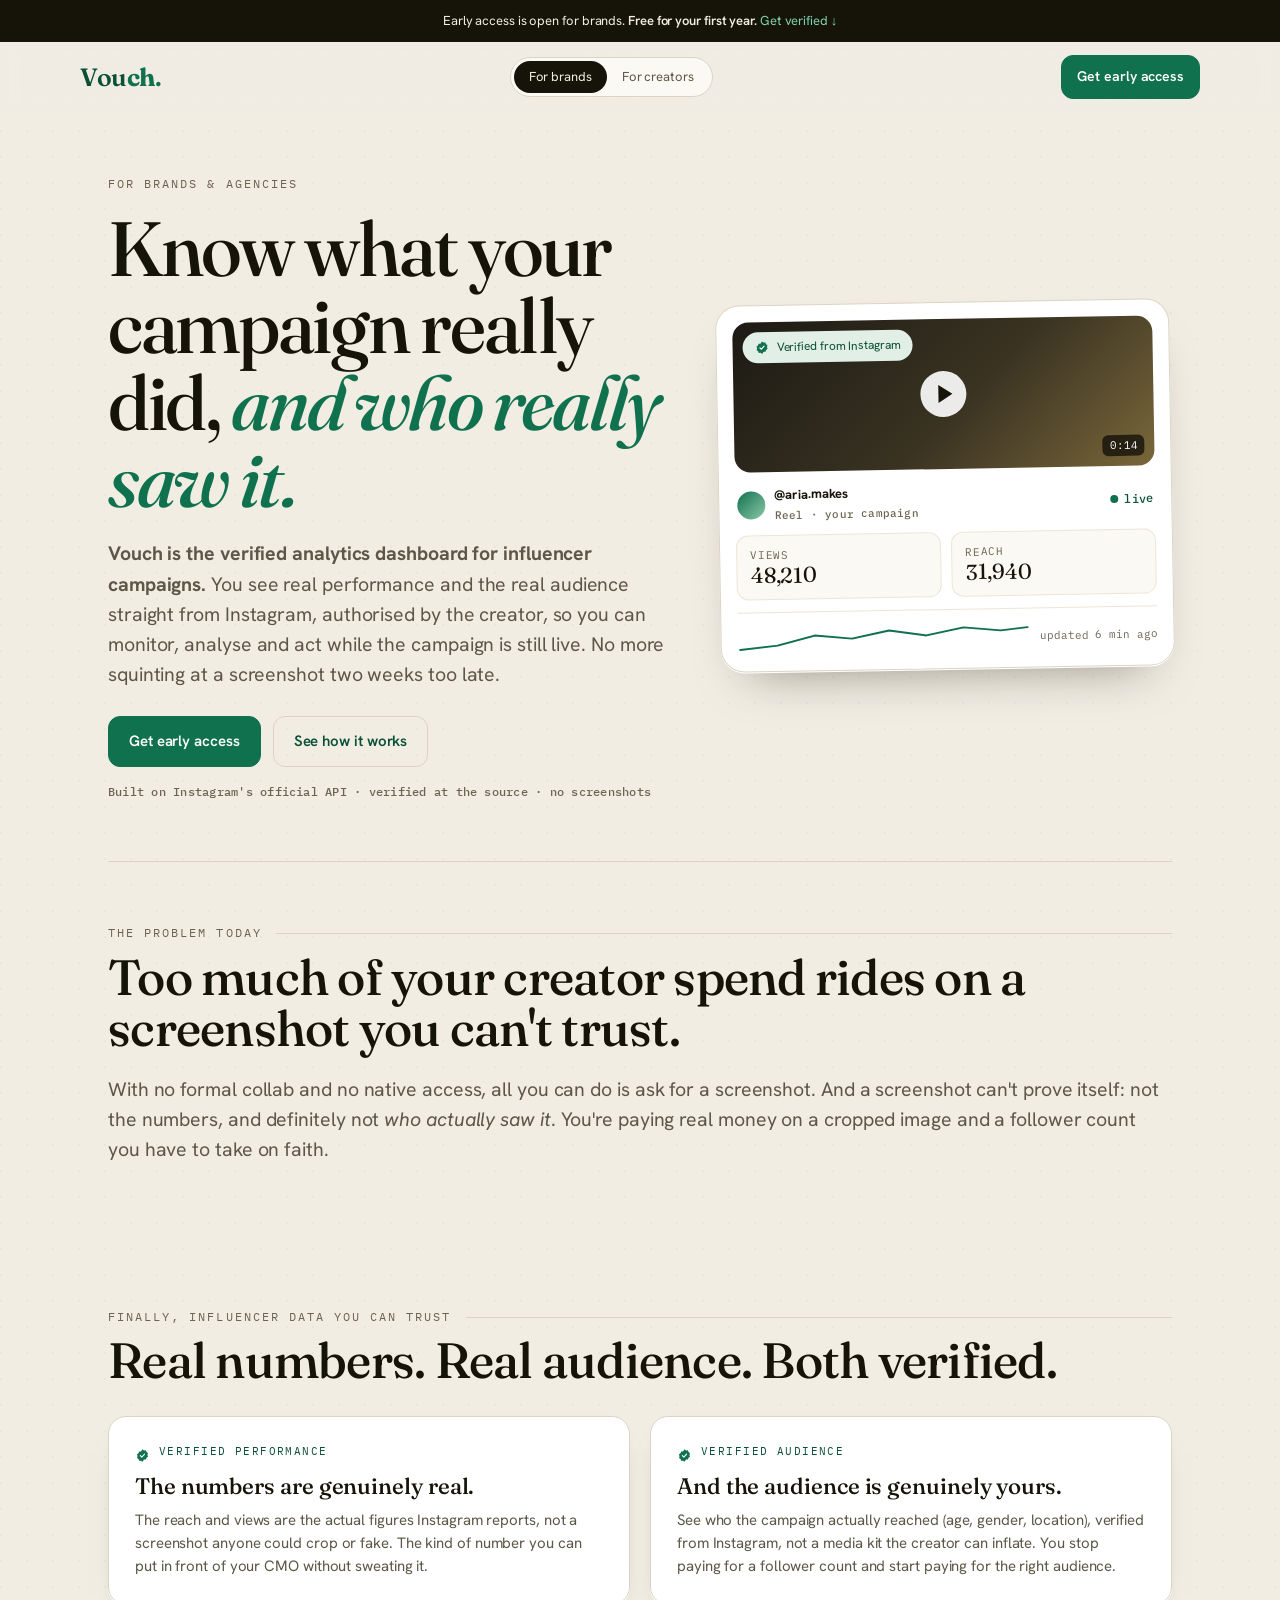
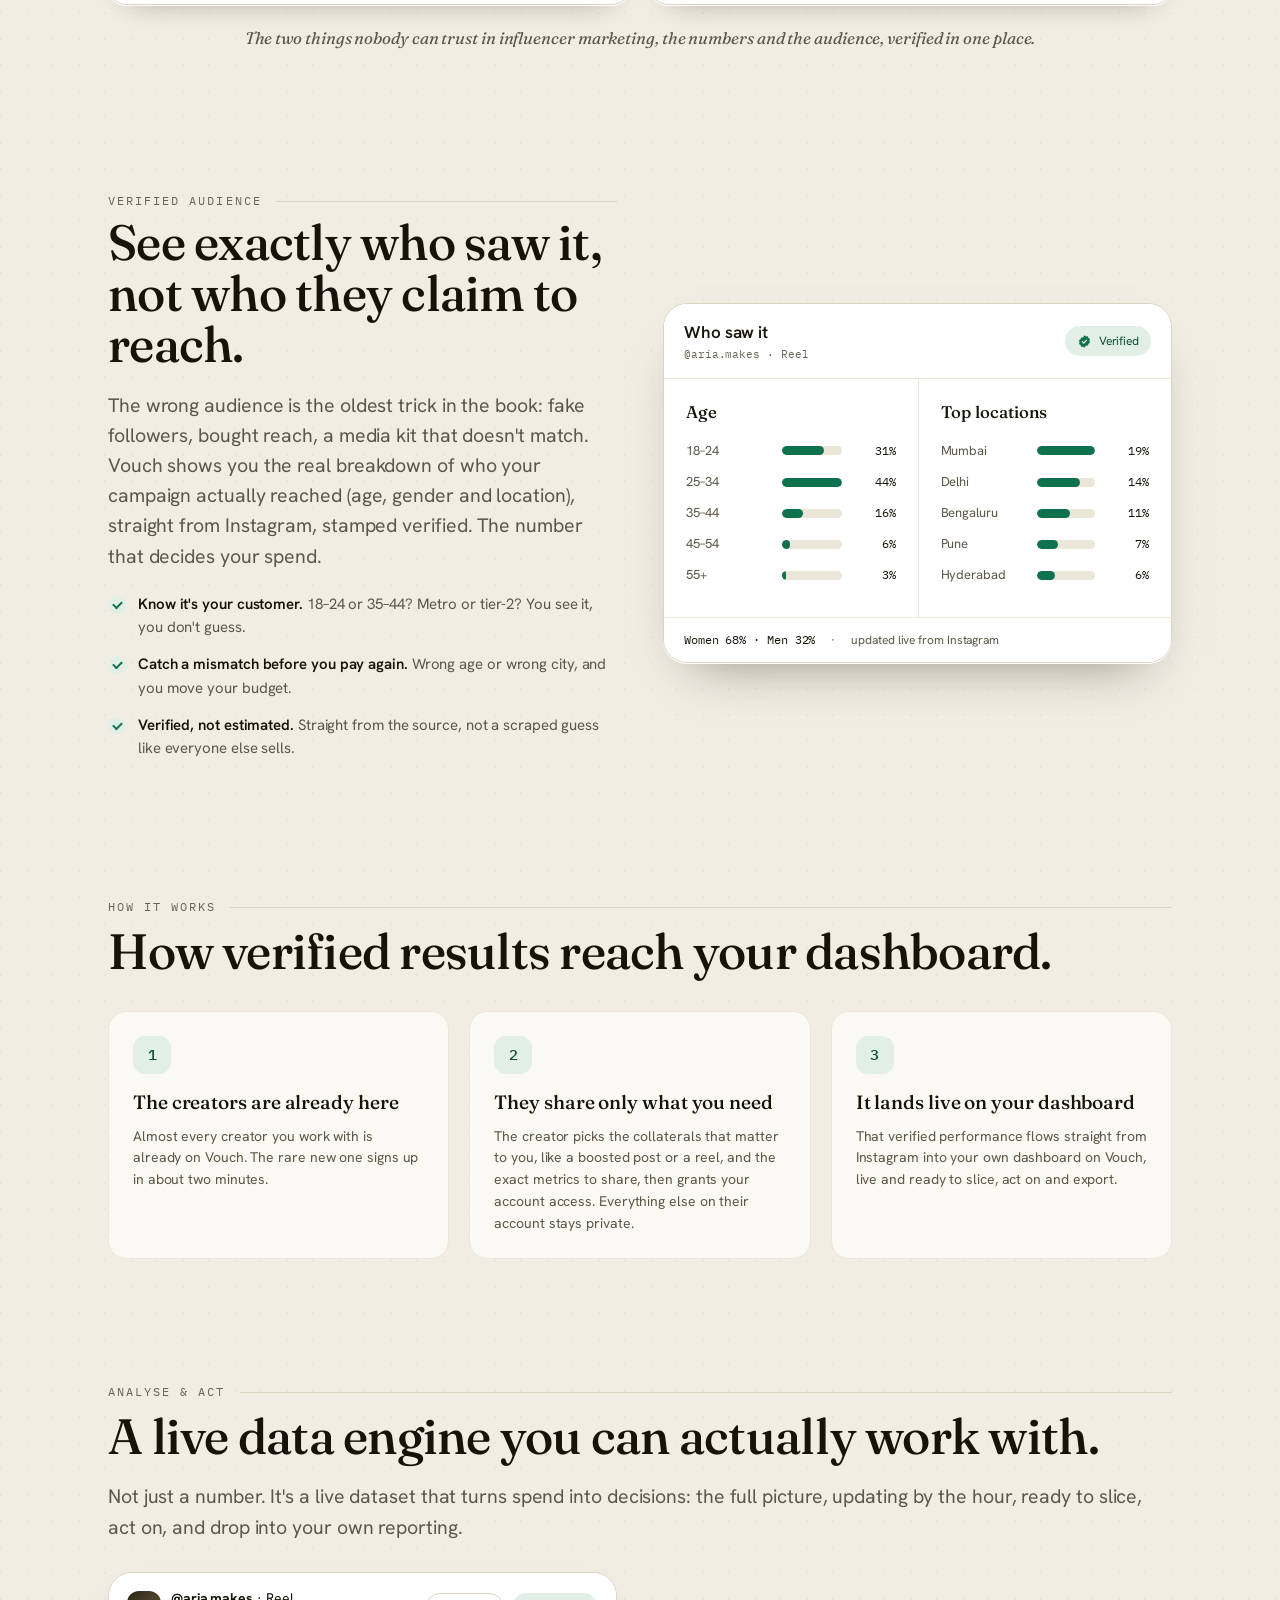
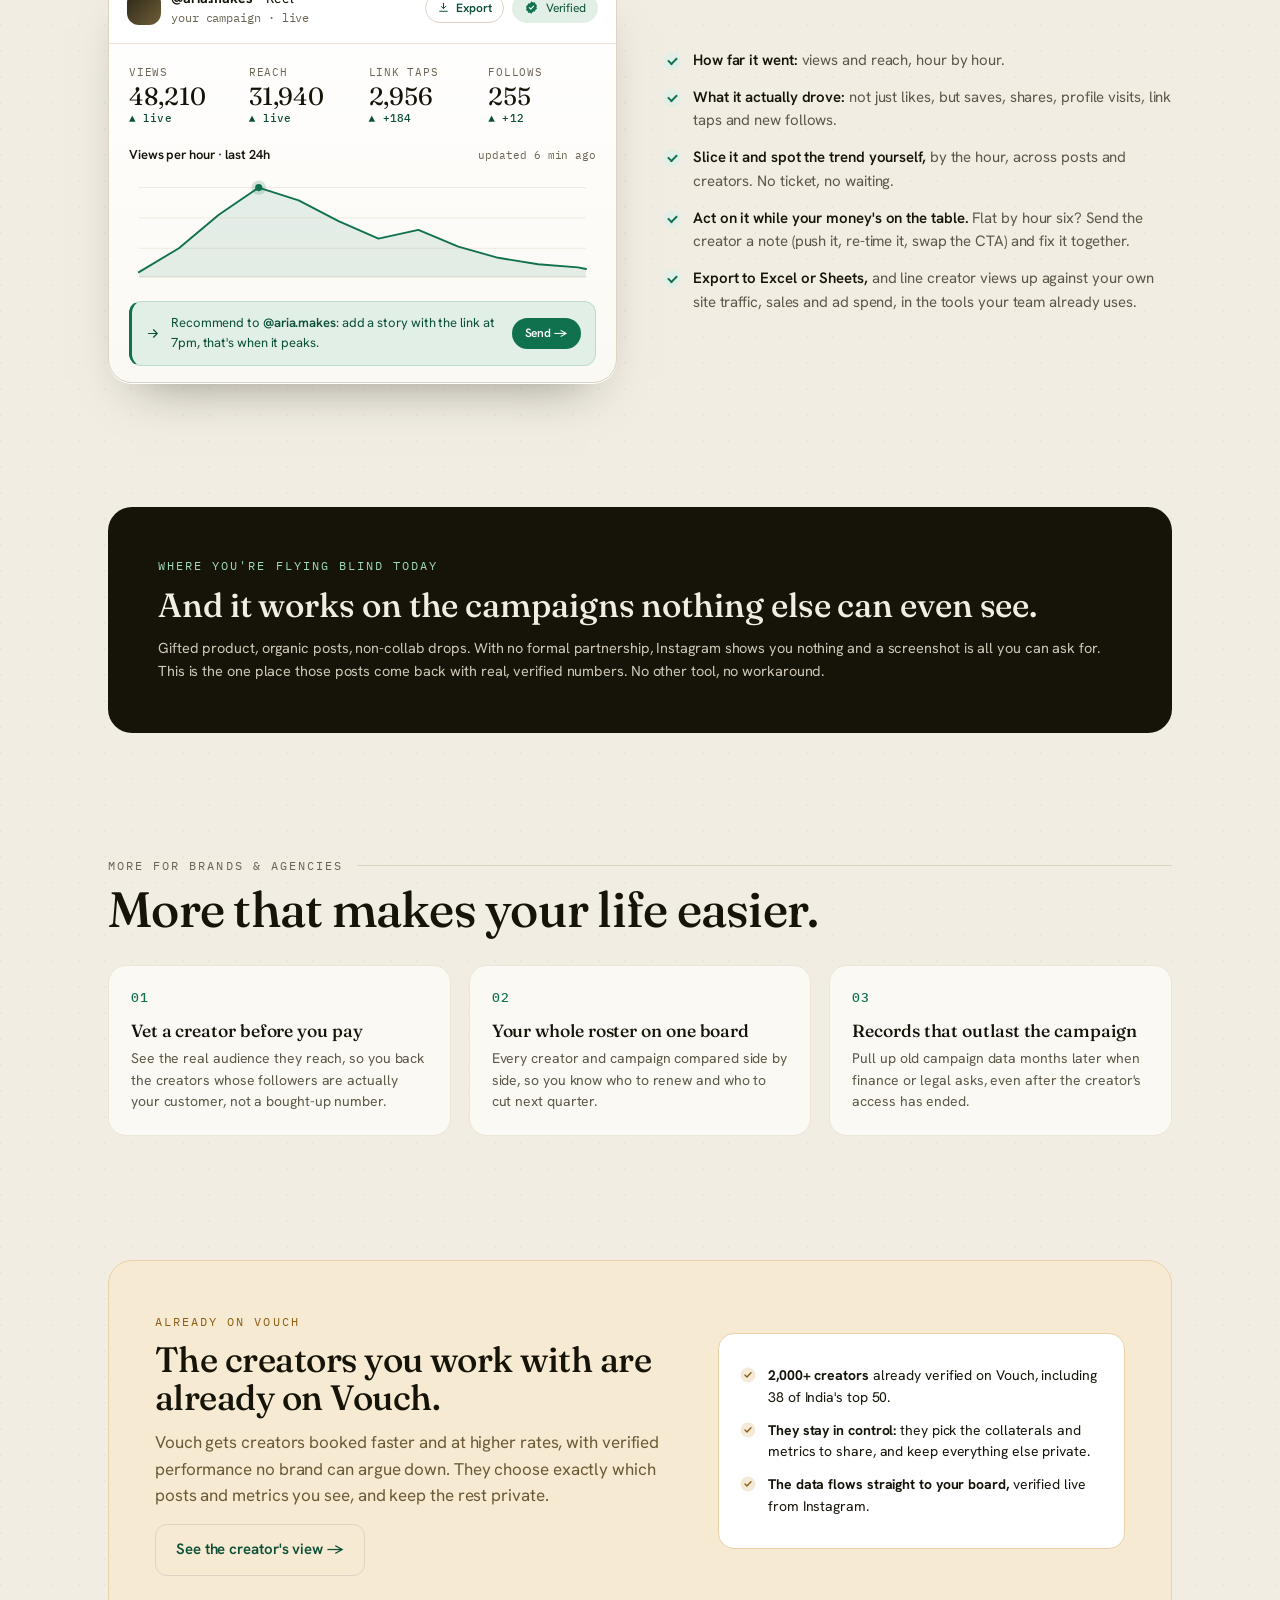
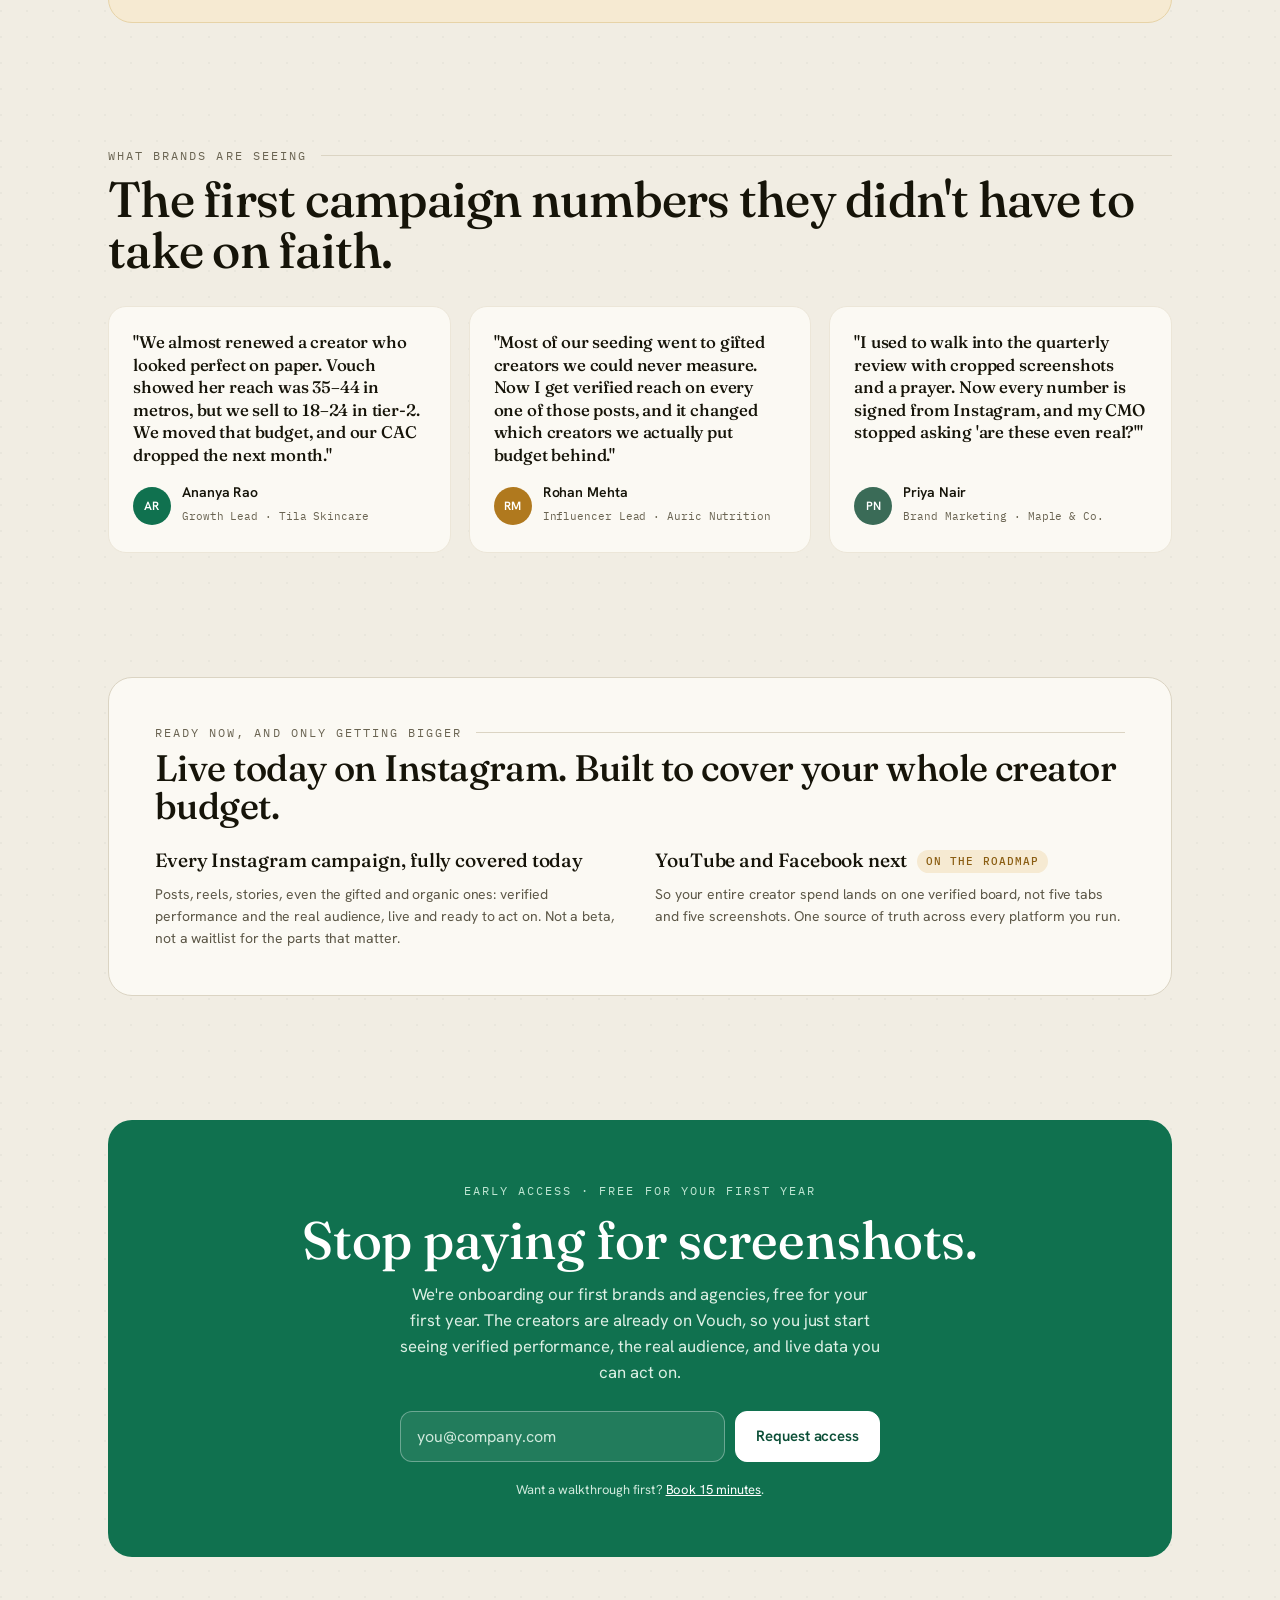
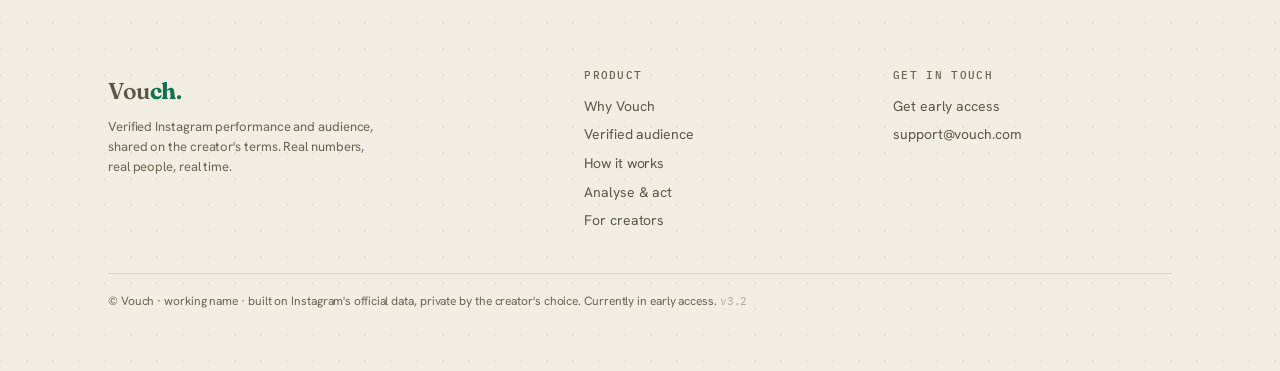
==== commit 8874c3dc: "Partner card label: 'Day 2' -> 'Hour 6' (v3.2) Co-Authored-By: Claude Opus 4.8 <noreply@anthropic.co" ====
--- a/index.html
+++ b/index.html
@@ -1,5 +1,5 @@
 <!doctype html>
-<!-- Vouch site build v3.1 · 2026-07-01 -->
+<!-- Vouch site build v3.2 · 2026-07-01 -->
 <html lang="en">
 <head>
 <meta charset="utf-8">
@@ -288,7 +288,7 @@
         <a data-mail data-contact></a>
       </div>
     </div>
-    <div class="foot-base">© Vouch · working name · built on Instagram's official data, private by the creator's choice. Currently in early access. <span class="ver">v3.1</span></div>
+    <div class="foot-base">© Vouch · working name · built on Instagram's official data, private by the creator's choice. Currently in early access. <span class="ver">v3.2</span></div>
   </footer>
 
 </div>
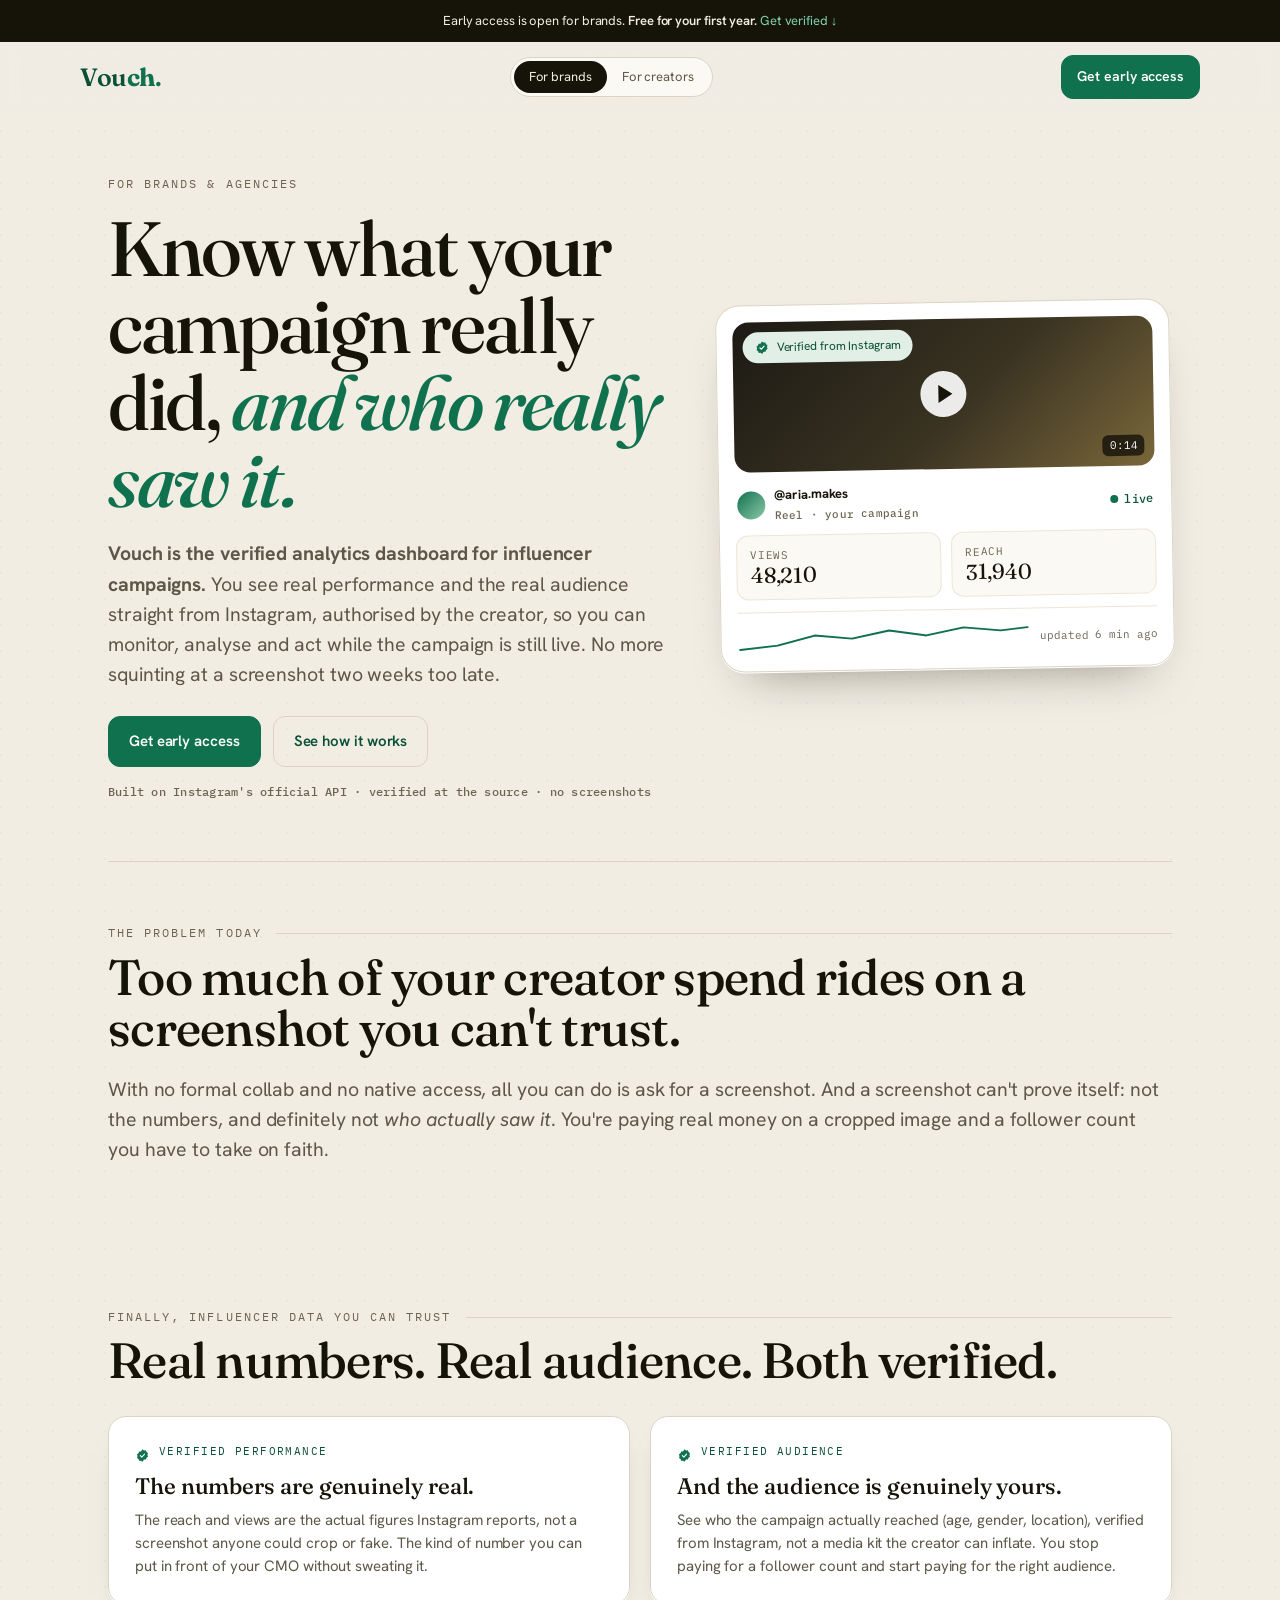
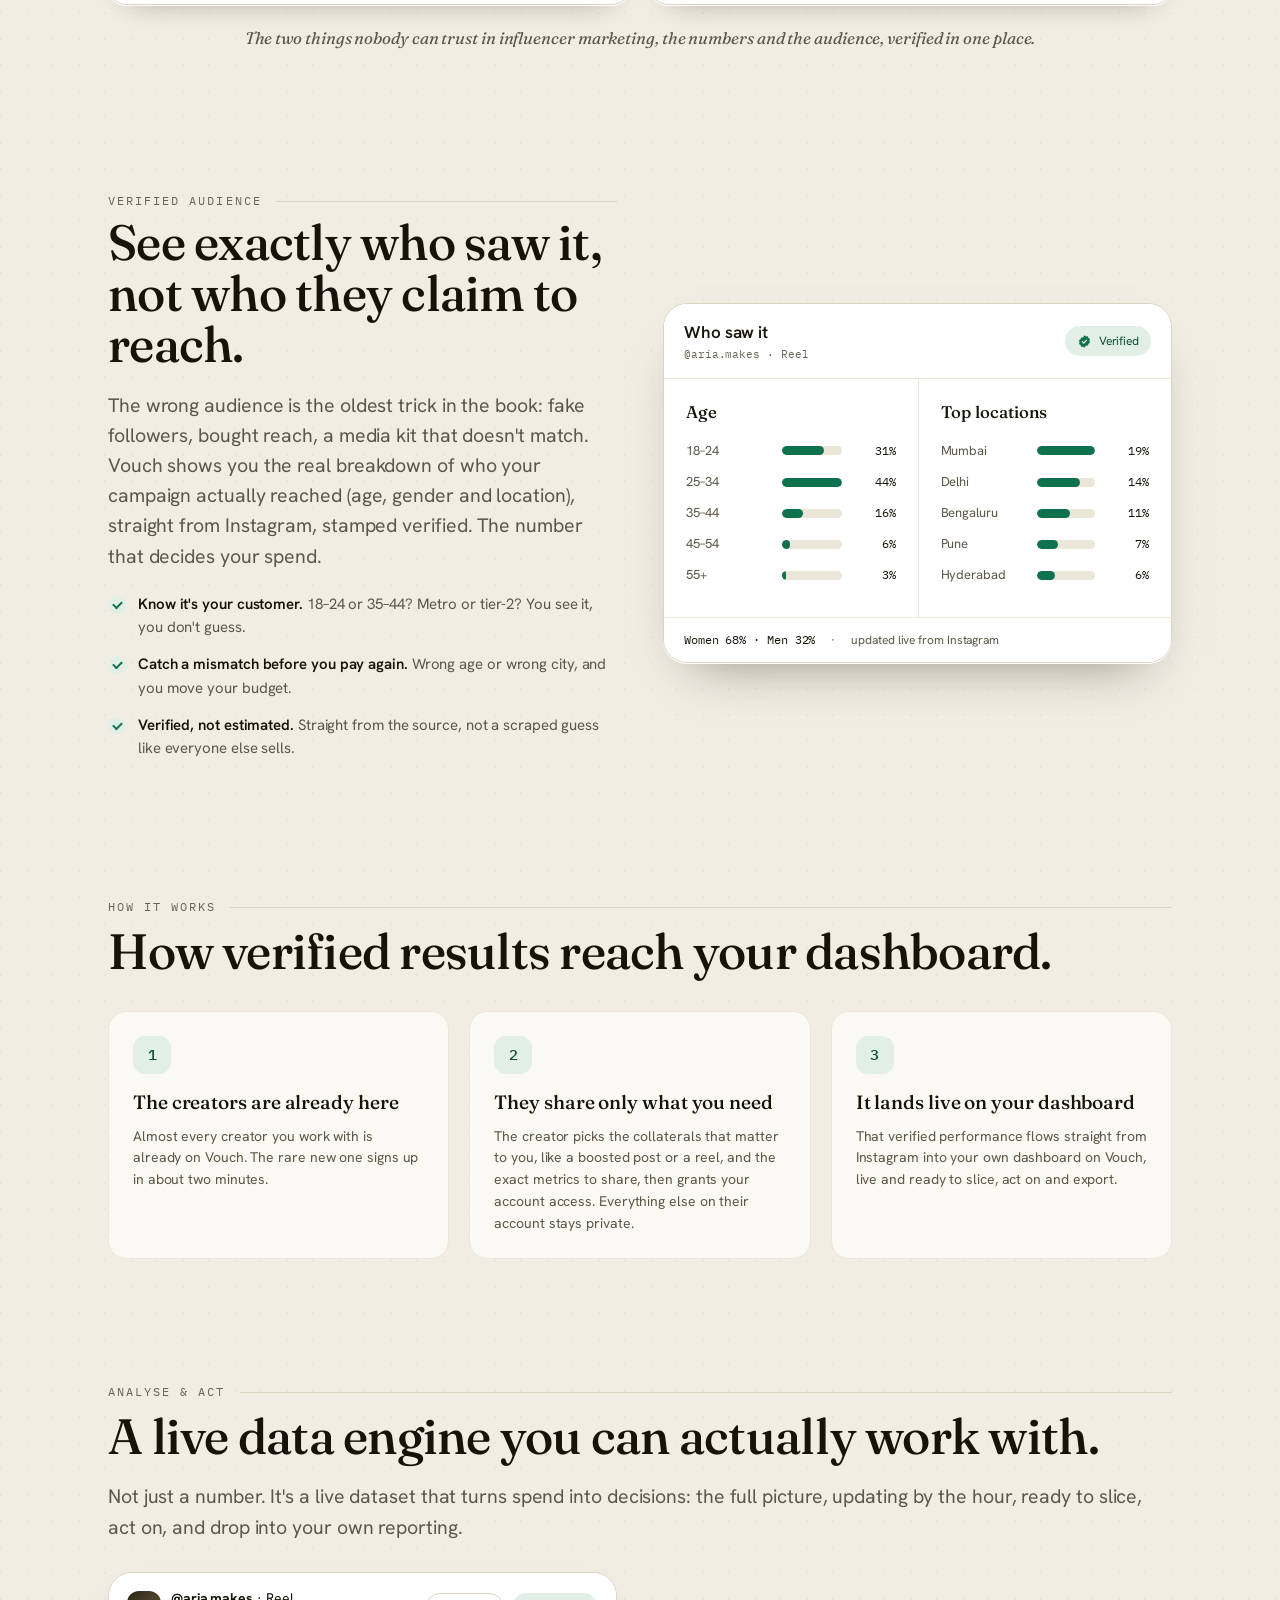
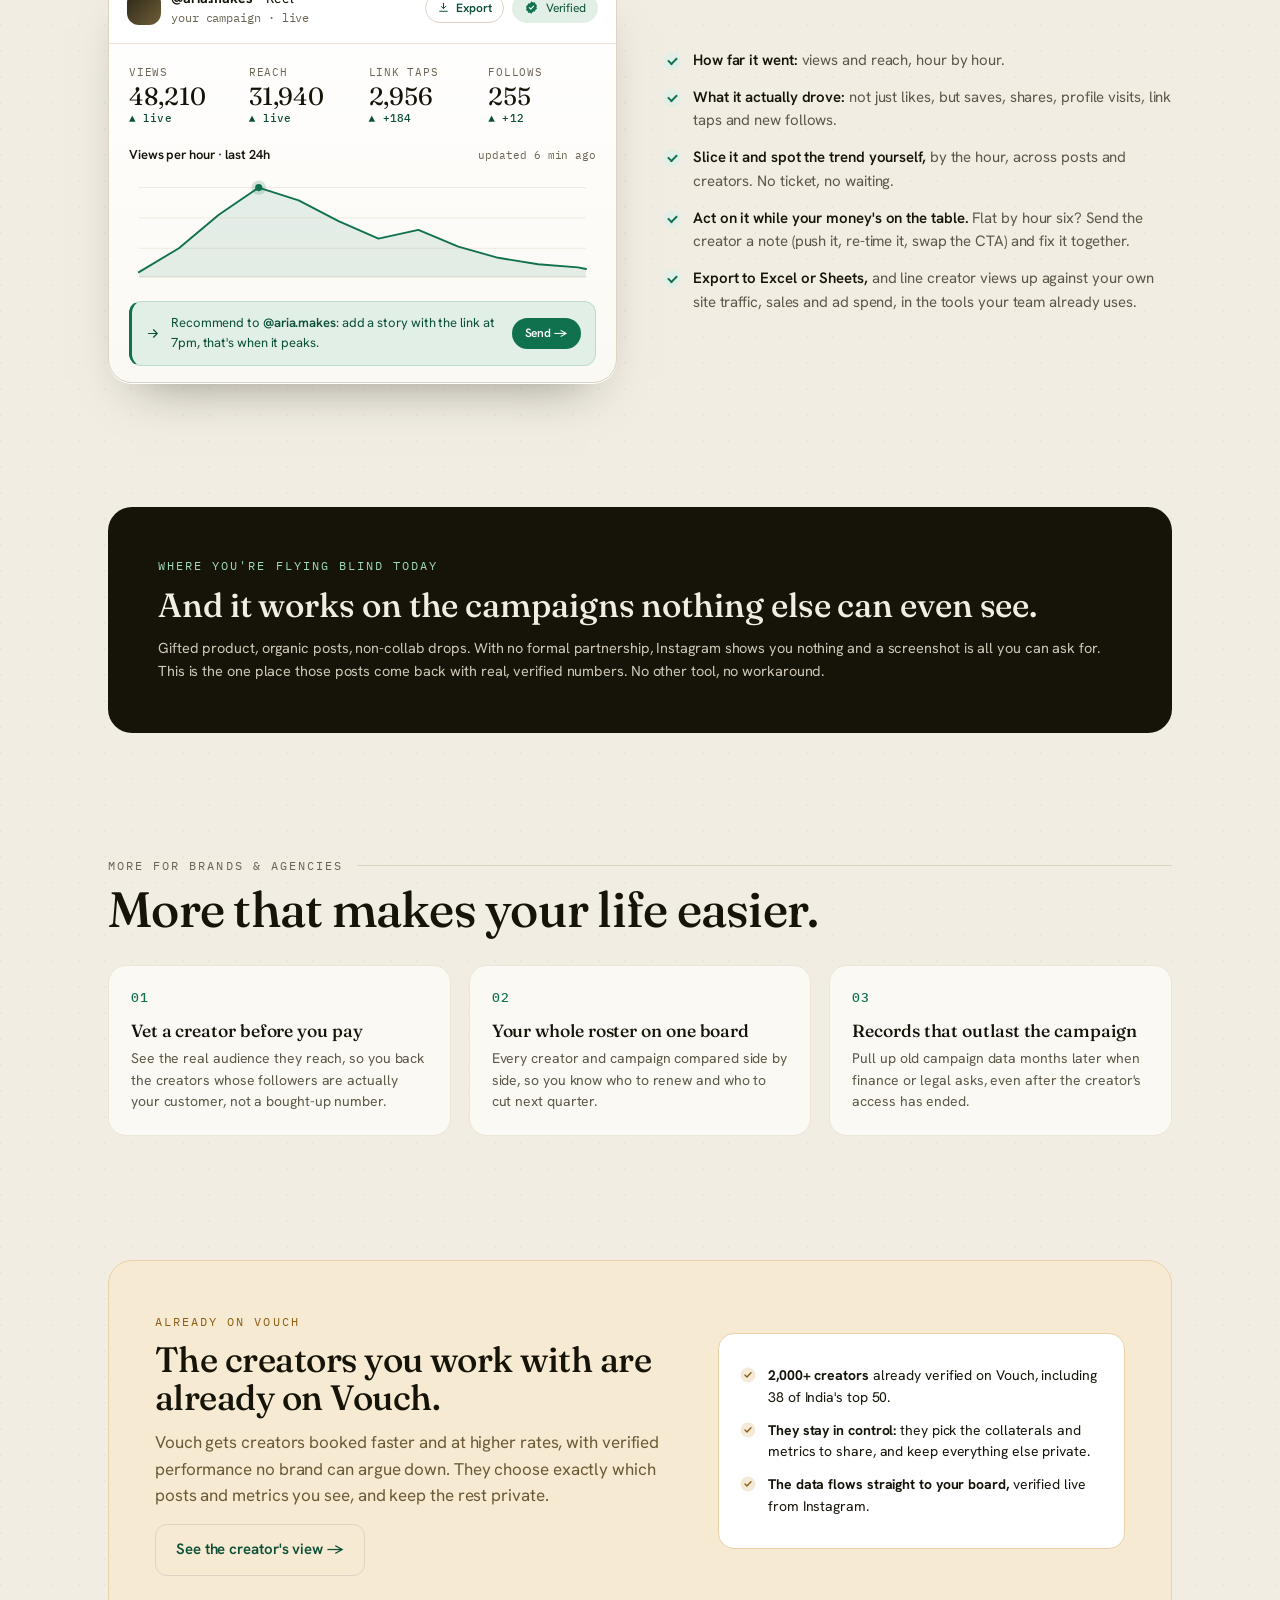
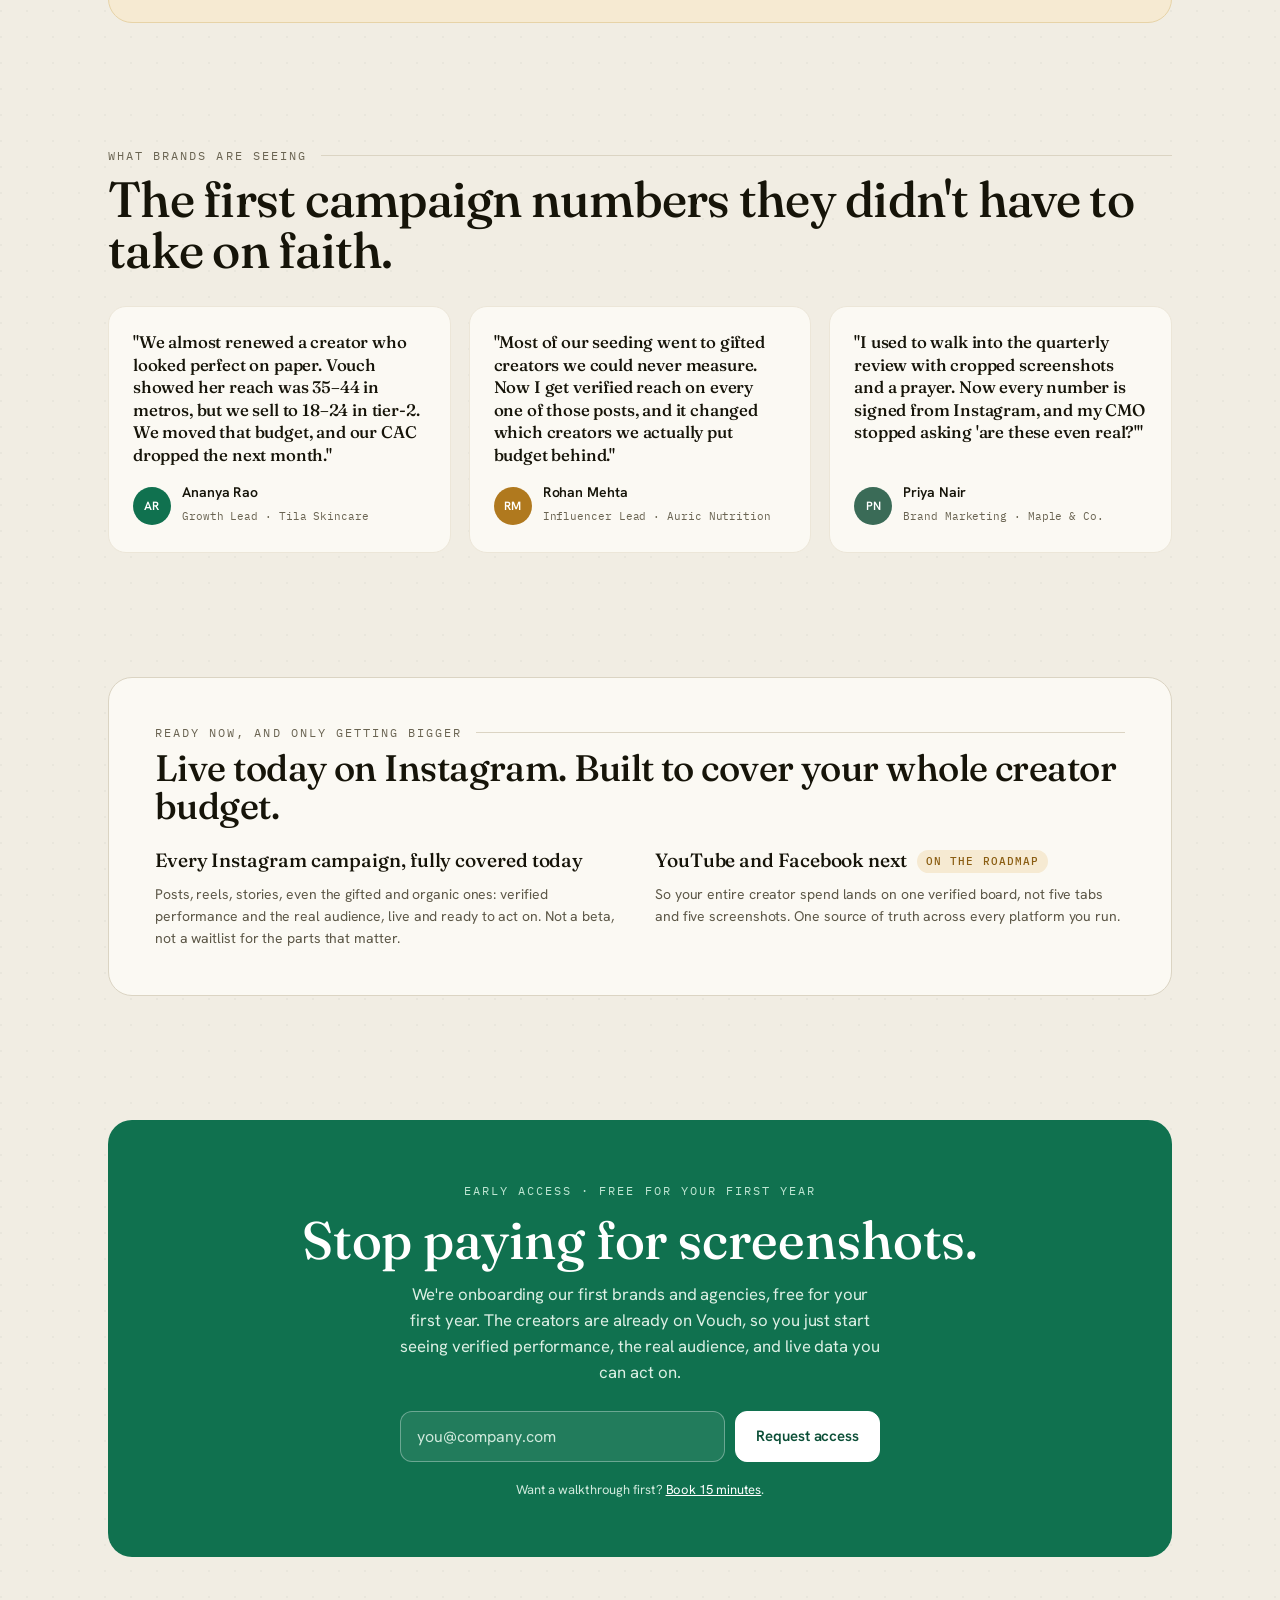
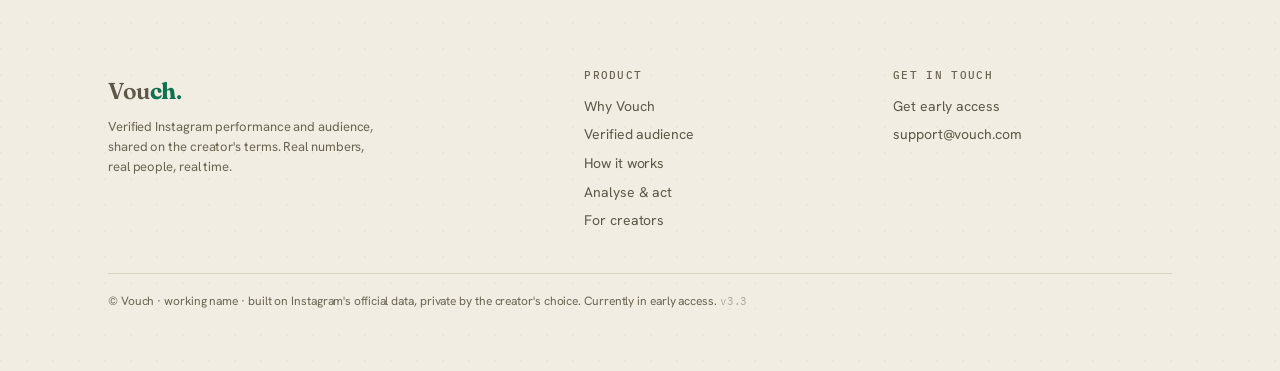
==== commit bd3fc509: "Trim 'Brands commit faster' to one line (v3.3) Co-Authored-By: Claude Opus 4.8 <noreply@anthropic.co" ====
--- a/index.html
+++ b/index.html
@@ -1,5 +1,5 @@
 <!doctype html>
-<!-- Vouch site build v3.2 · 2026-07-01 -->
+<!-- Vouch site build v3.3 · 2026-07-01 -->
 <html lang="en">
 <head>
 <meta charset="utf-8">
@@ -288,7 +288,7 @@
         <a data-mail data-contact></a>
       </div>
     </div>
-    <div class="foot-base">© Vouch · working name · built on Instagram's official data, private by the creator's choice. Currently in early access. <span class="ver">v3.2</span></div>
+    <div class="foot-base">© Vouch · working name · built on Instagram's official data, private by the creator's choice. Currently in early access. <span class="ver">v3.3</span></div>
   </footer>
 
 </div>
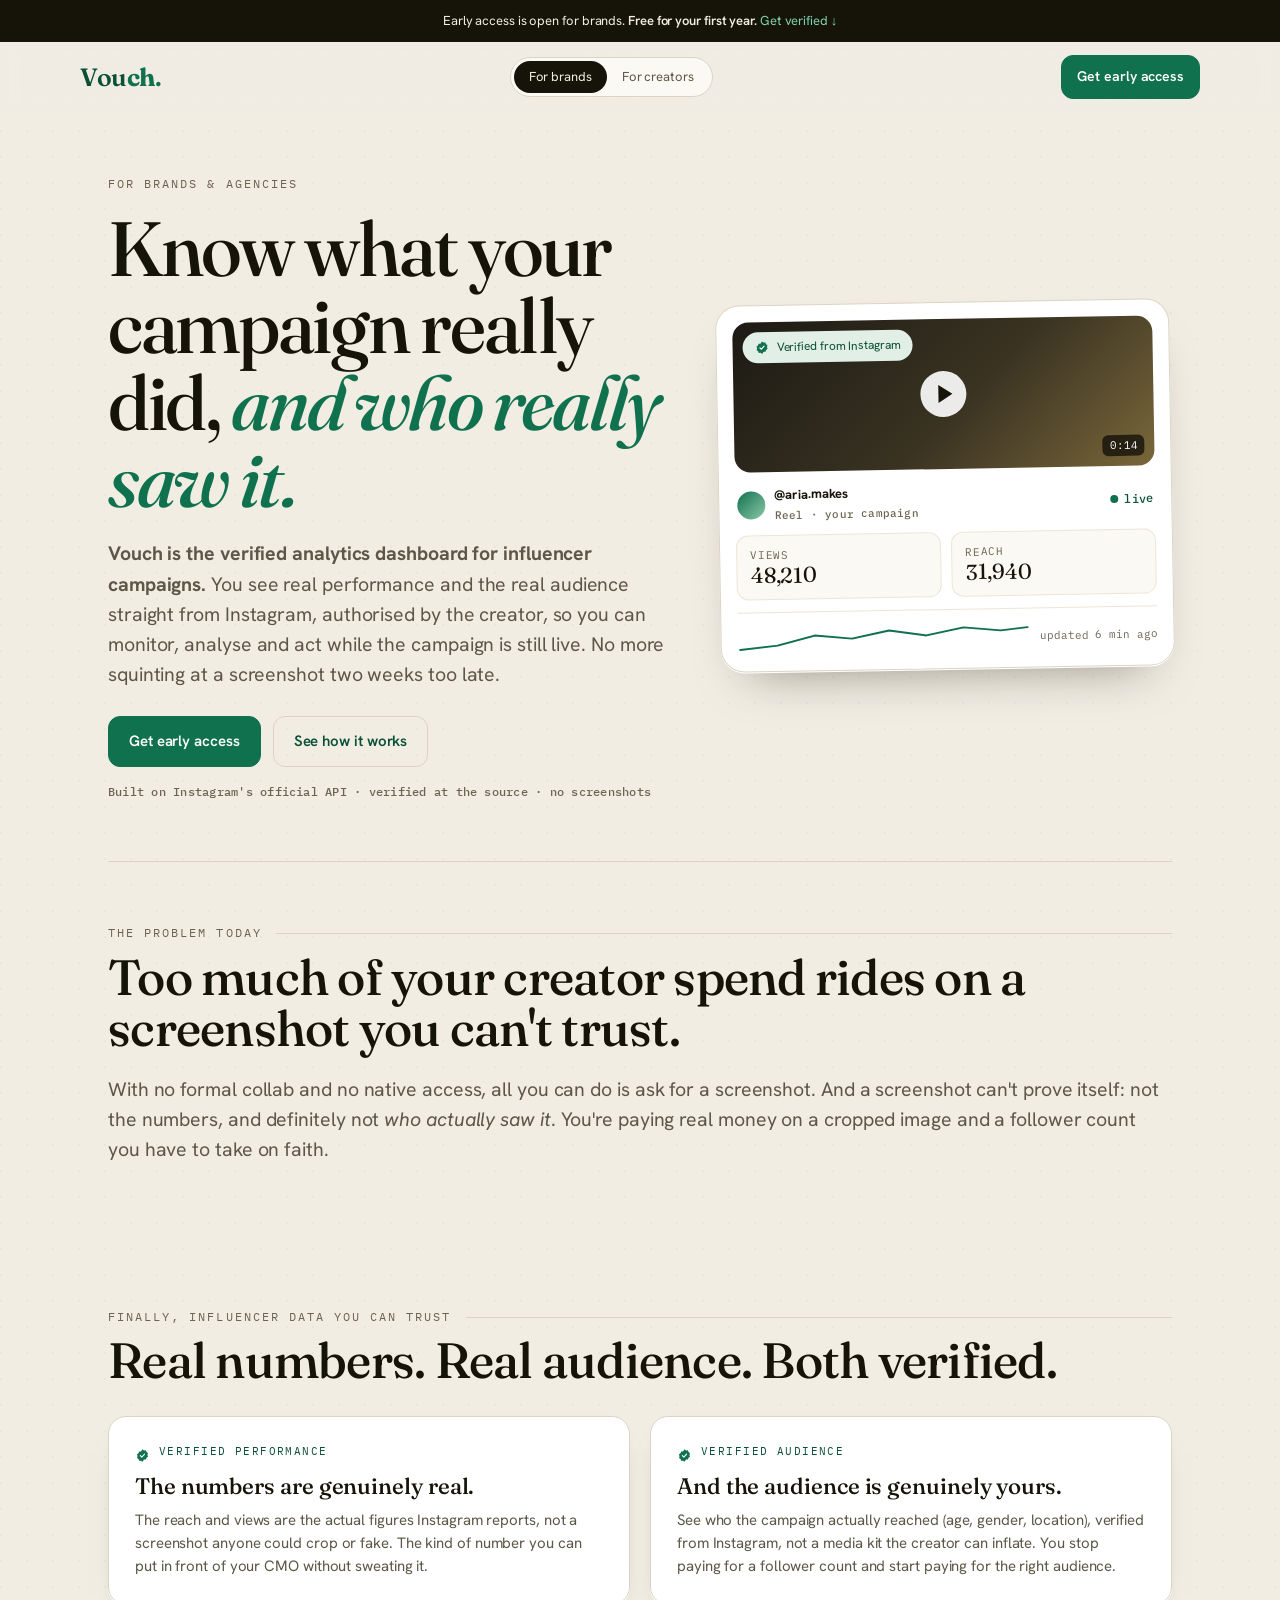
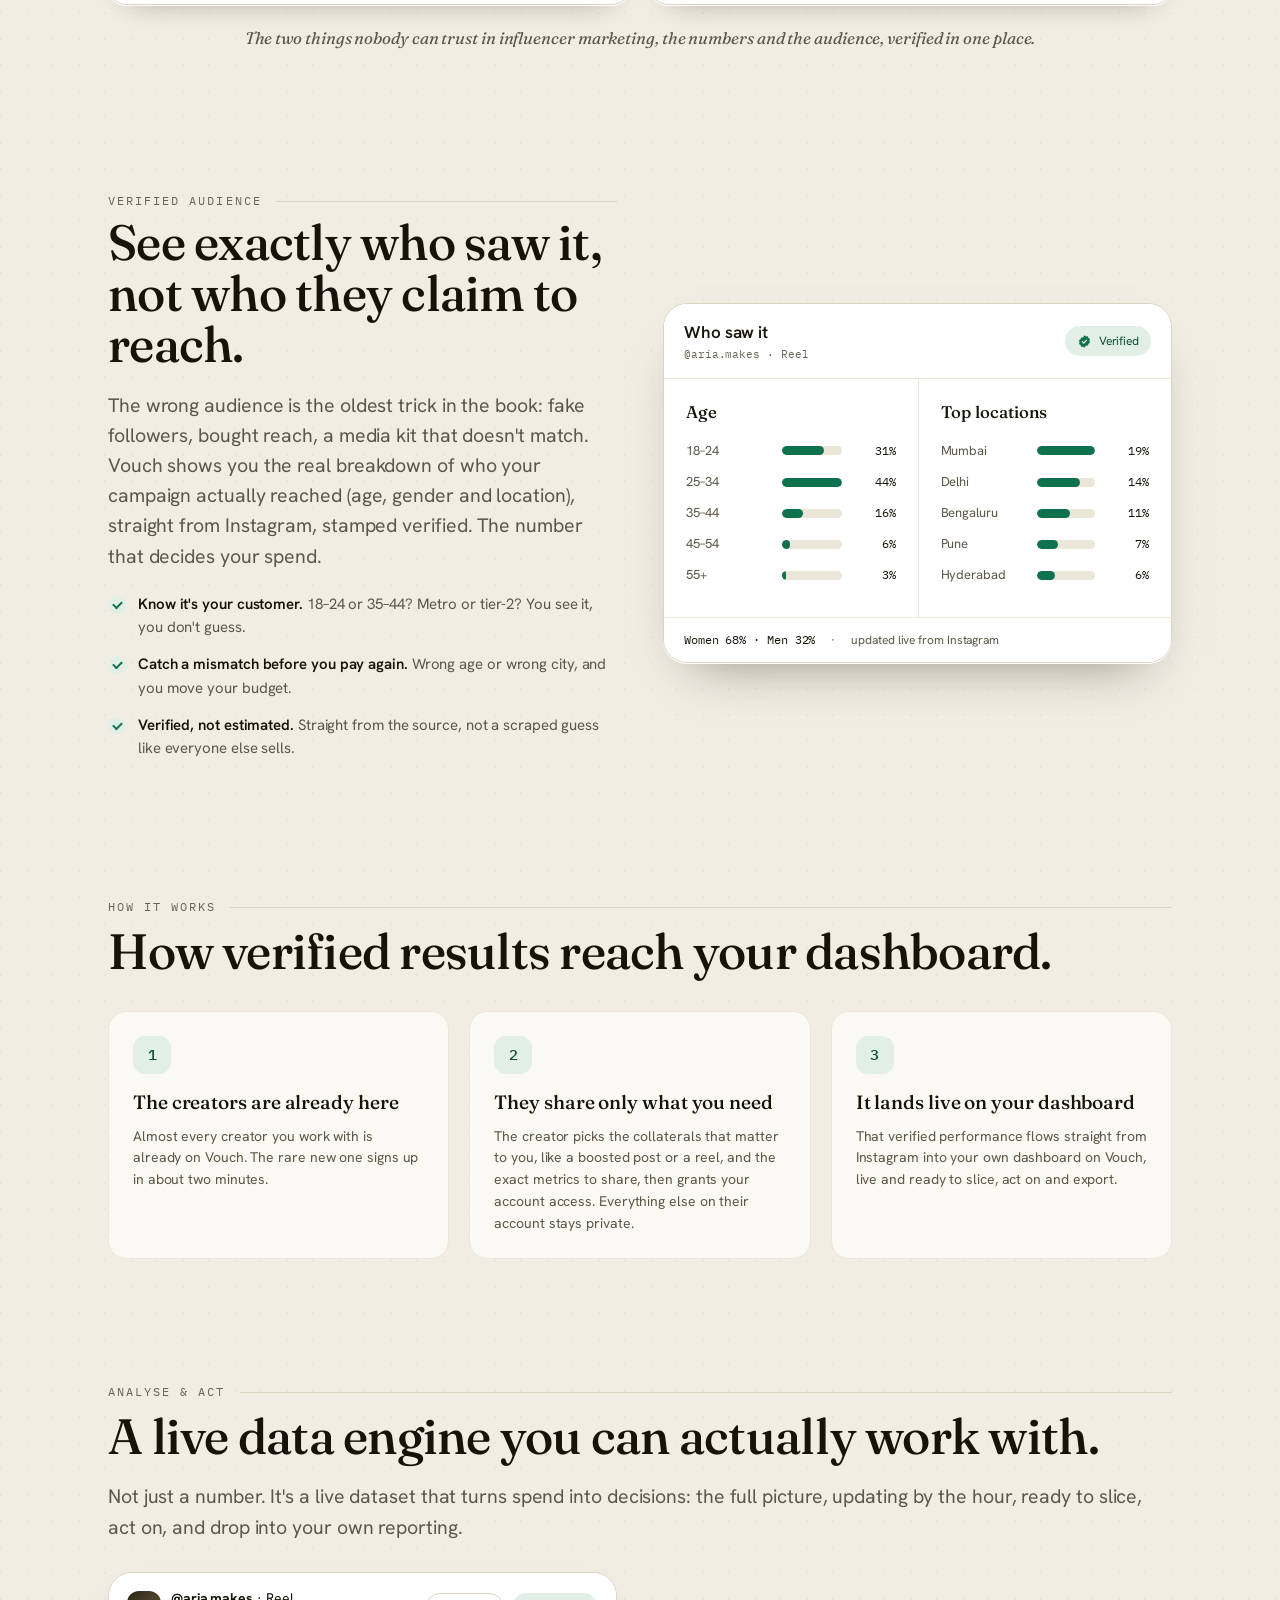
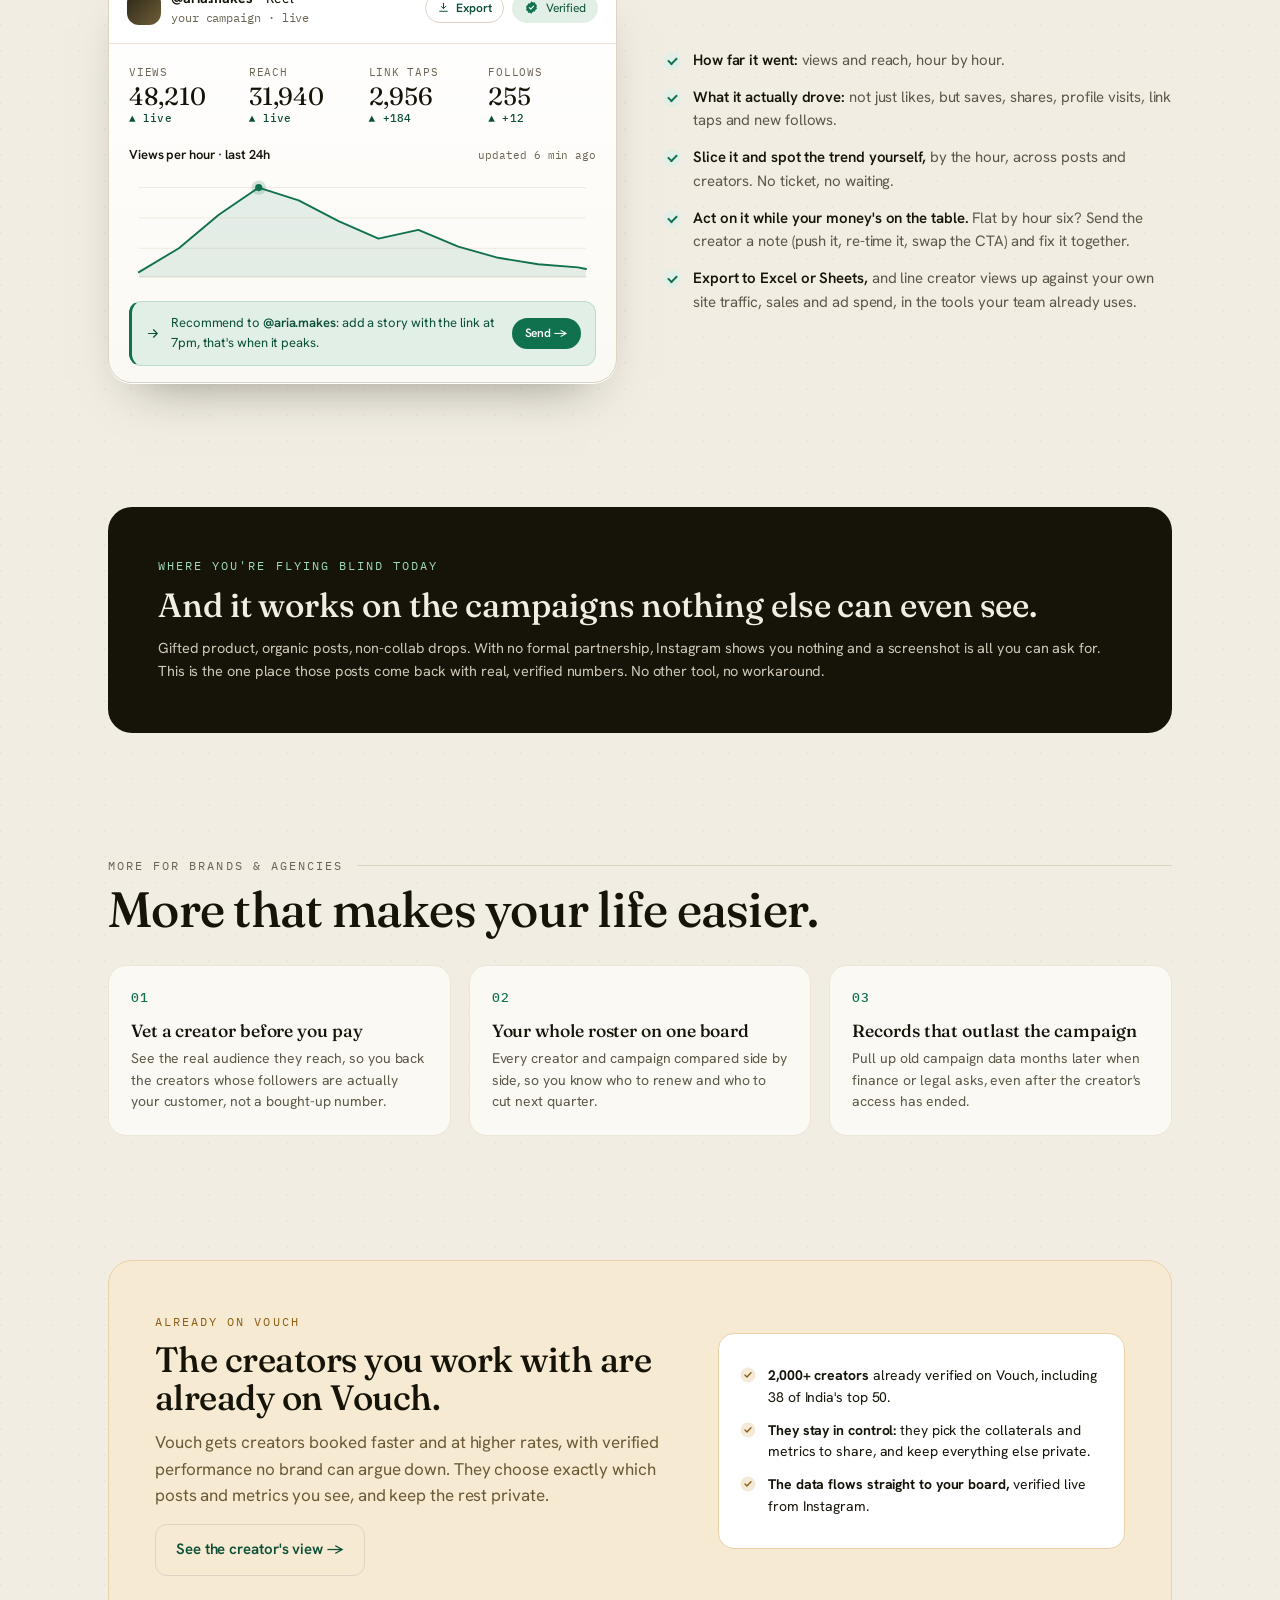
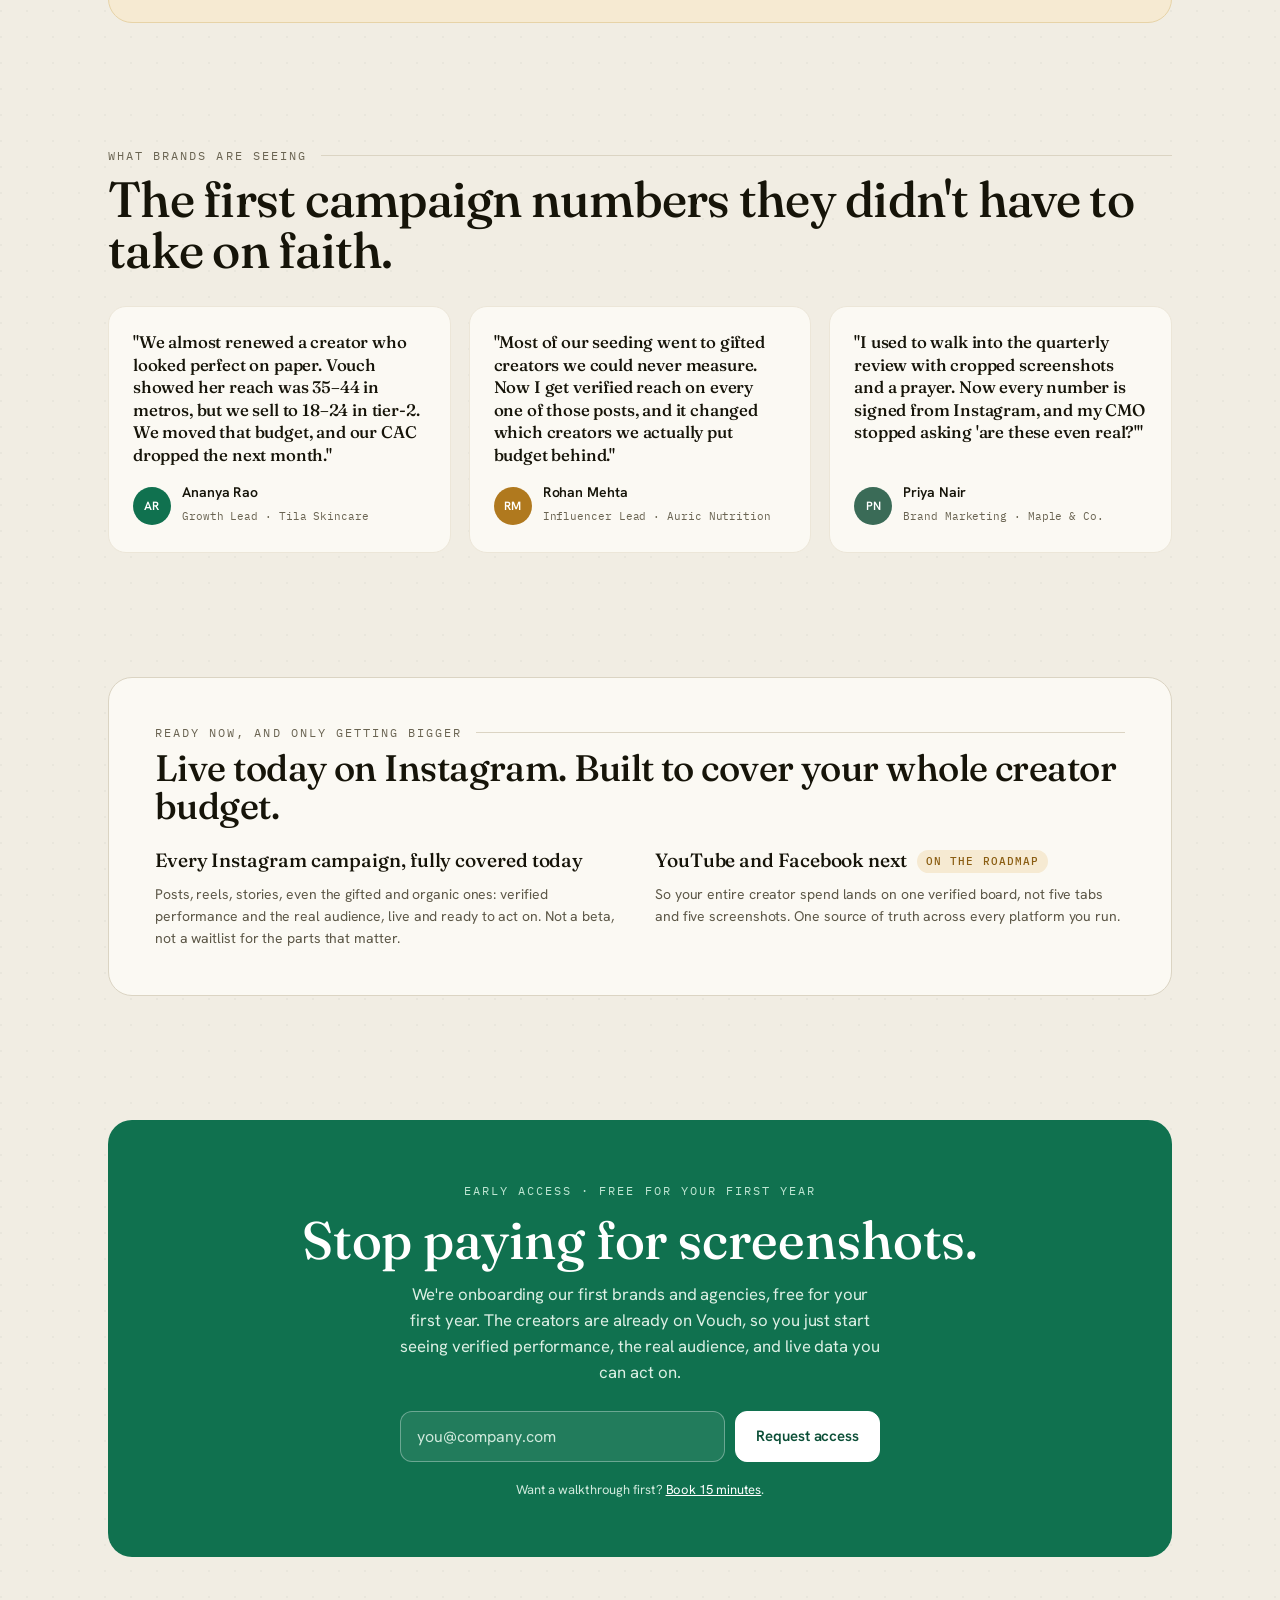
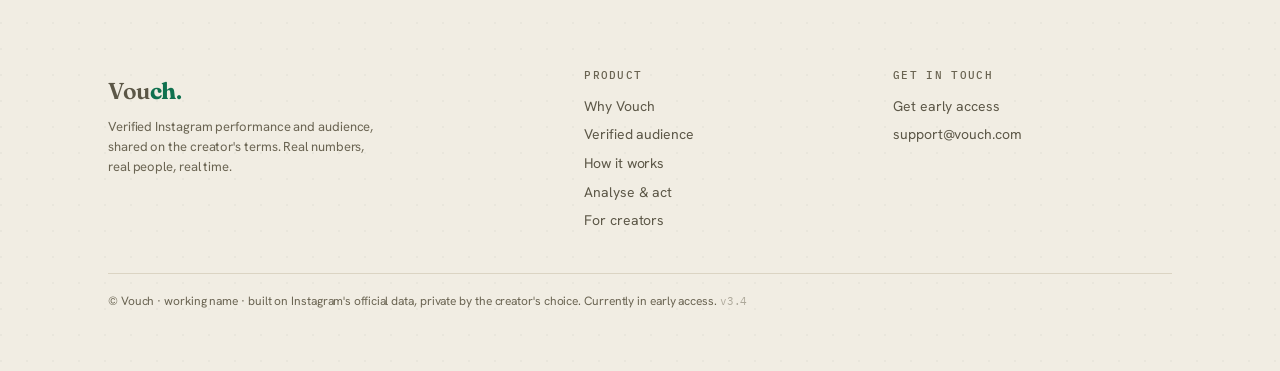
==== commit 8c02c4a9: "New creators hero: 'Your numbers are real. Get paid like it.' (v3.4) - Replace hero H1 + subtext to " ====
--- a/index.html
+++ b/index.html
@@ -1,5 +1,5 @@
 <!doctype html>
-<!-- Vouch site build v3.3 · 2026-07-01 -->
+<!-- Vouch site build v3.4 · 2026-07-01 -->
 <html lang="en">
 <head>
 <meta charset="utf-8">
@@ -288,7 +288,7 @@
         <a data-mail data-contact></a>
       </div>
     </div>
-    <div class="foot-base">© Vouch · working name · built on Instagram's official data, private by the creator's choice. Currently in early access. <span class="ver">v3.3</span></div>
+    <div class="foot-base">© Vouch · working name · built on Instagram's official data, private by the creator's choice. Currently in early access. <span class="ver">v3.4</span></div>
   </footer>
 
 </div>
